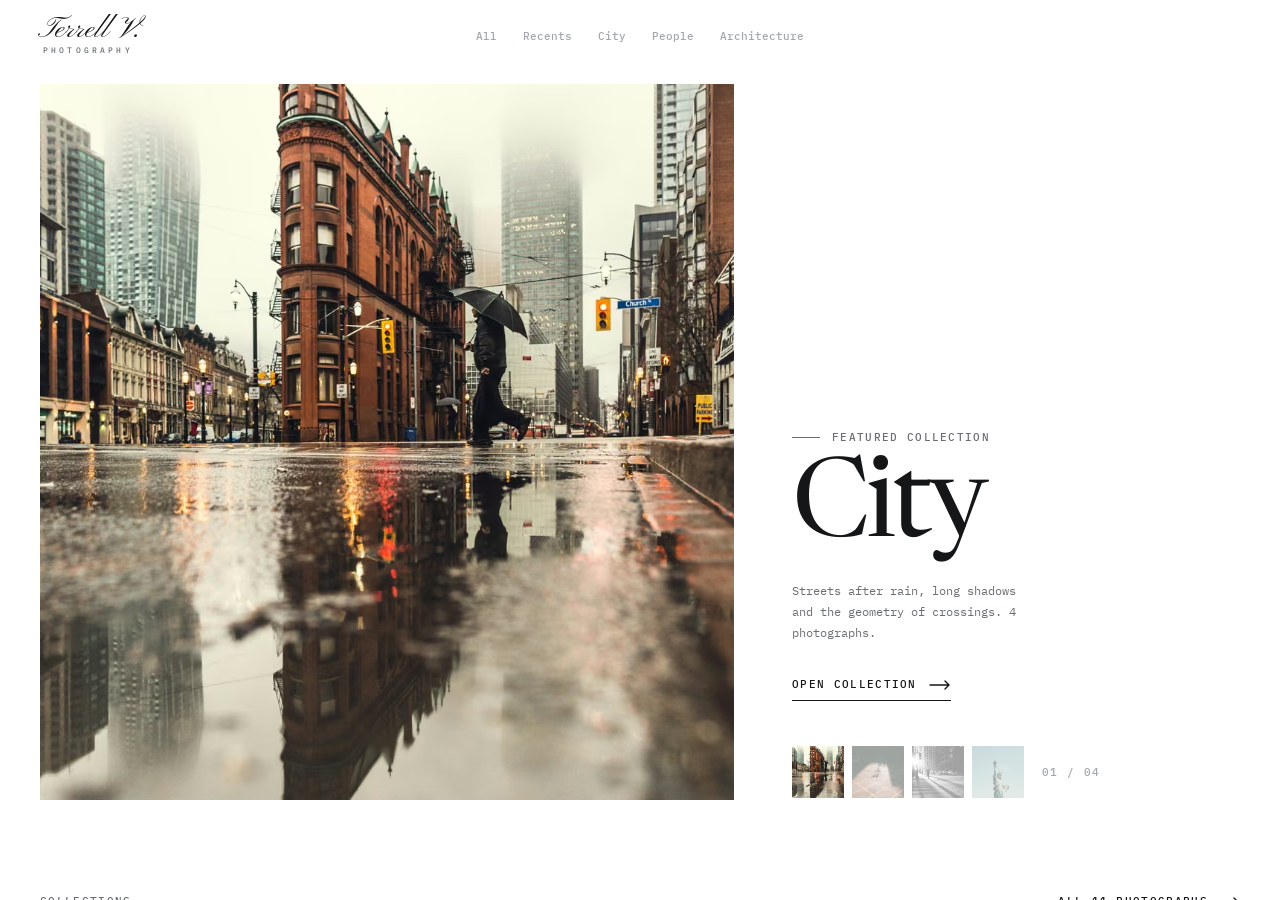
==== _dist/photography/index.html @ c0fd72ef "Add photography gallery at /photography Collections-based gallery: featured home, a sideways grid fo" ====
<!doctype html>
<html lang="en">
<head>
<meta charset="utf-8">
<meta name="viewport" content="width=device-width,initial-scale=1,viewport-fit=cover">
<style>[hidden]{display:none!important}body{margin:0}img{max-width:100%}</style>
<title>Terrell V. Photography</title>
<meta name="theme-color" content="#ffffff">
<link rel="preconnect" href="https://fonts.googleapis.com">
<link rel="stylesheet" href="https://fonts.googleapis.com/css2?family=Newsreader:ital,opsz,wght@0,6..72,400;1,6..72,400&family=IBM+Plex+Mono:wght@400;500&family=Pinyon+Script&display=swap">
<style>
/* Layout: everything is a collection. "All" is a sideways wall of every photo; any other collection opens as snapping, spread-like pages. One header with the imprint and collection tabs ties them together. */
:root{
  --bg:#ffffff; --ink:#151617; --ink-2:#6a6e73; --ink-3:#a3a7ac; --line:#15161714; --soft:#f3f4f5; --rail:#1516171f;
  --serif:"Newsreader","Iowan Old Style","Palatino Linotype",Georgia,serif;
  --mono:"IBM Plex Mono",ui-monospace,SFMono-Regular,Menlo,monospace;
  --head-h:72px; --side:40px;
  color-scheme:light;
}
@media (max-width:760px){:root{--side:20px}}
@media (max-width:760px) and (min-height:501px){:root{--head-h:100px}}
@media (max-height:500px){:root{--head-h:52px;--side:20px;--fbot:40px}}
html,body{height:100%;overflow:hidden;overscroll-behavior:none}
body{margin:0;background:var(--bg);color:var(--ink);font-family:var(--serif);-webkit-font-smoothing:antialiased;-webkit-tap-highlight-color:transparent}
button{font:inherit;color:inherit}
button:focus-visible,[tabindex]:focus-visible{outline:2px solid var(--ink);outline-offset:3px}
.pages:focus,.room:focus{outline:none}
.mono{font:500 11px/1 var(--mono);letter-spacing:.12em;text-transform:uppercase}

/* Header: imprint, collection tabs, position */
.top{position:fixed;left:0;right:0;top:0;z-index:10;height:calc(var(--head-h) + env(safe-area-inset-top,0px));padding:env(safe-area-inset-top,0px) max(var(--side),env(safe-area-inset-right,0px)) 0 max(var(--side),env(safe-area-inset-left,0px));
  box-sizing:border-box;background:var(--bg);display:grid;grid-template-columns:1fr auto 1fr;align-items:center;column-gap:24px}
.imp{appearance:none;border:0;background:none;padding:4px 0;cursor:pointer;justify-self:start;display:flex;flex-direction:column;align-items:flex-start;white-space:nowrap;color:var(--ink)}
/* Stamp: signature in script, trade line in spaced mono beneath */
.sig{font:400 30px/.9 "Pinyon Script",var(--serif);letter-spacing:0;margin-left:-2px}
.imp small{font:500 7.5px/1 var(--mono);letter-spacing:.42em;text-transform:uppercase;color:var(--ink-2);margin:3px 0 0 3px}
.tabs{display:flex;gap:26px;position:relative;overflow-x:auto;scrollbar-width:none;max-width:100%}
.tabs::-webkit-scrollbar{display:none}
.tabs button{appearance:none;border:0;background:none;padding:12px 0;cursor:pointer;color:var(--ink-3);white-space:nowrap;transition:color .2s}
@media (hover:hover){.tabs button:hover{color:var(--ink-2)}}
.tabs button[aria-selected="true"]{color:var(--ink)}
.tabs i{position:absolute;left:0;bottom:4px;height:1px;background:var(--ink);transition:transform .35s cubic-bezier(.2,.8,.2,1),width .35s cubic-bezier(.2,.8,.2,1),opacity .2s;opacity:0}
@media (max-height:500px){.top{column-gap:18px}.tabs{gap:18px}}
@media (max-height:500px){.sig{font-size:24px}.imp small{display:none}}
@media (max-width:760px) and (min-height:501px){.sig{font-size:26px}.imp small{font-size:7px}}
.count{justify-self:end;color:var(--ink-2);font-variant-numeric:tabular-nums;white-space:nowrap}
@media (max-width:760px) and (min-height:501px){
  .top{grid-template-columns:1fr auto;grid-template-rows:44px 44px;align-content:center}
  .tabs{grid-column:1/-1;grid-row:2;margin:0 calc(-1 * var(--side));padding:0 var(--side);gap:22px}
  .count{grid-row:1;grid-column:2}
}
.view{position:fixed;left:0;right:0;top:calc(var(--head-h) + env(safe-area-inset-top,0px));bottom:0}

/* Home: one featured collection leads, the rest and the full set sit right below */
#vHome{overflow-y:auto;overscroll-behavior-y:contain}
.home{max-width:1320px;margin:0 auto;padding:12px max(var(--side),env(safe-area-inset-right,0px)) calc(env(safe-area-inset-bottom,0px) + 40px) max(var(--side),env(safe-area-inset-left,0px))}
.feat{display:grid;grid-template-columns:minmax(0,1.55fr) minmax(260px,1fr);gap:clamp(28px,4.5vw,72px);align-items:end;height:clamp(440px,calc(100dvh - var(--head-h) - 112px),860px)}
.feat-ph{appearance:none;border:0;padding:0;background:var(--soft);position:relative;overflow:hidden;height:100%;width:100%;cursor:pointer;display:block}
.feat-ph .kp{position:absolute;inset:0;width:100%;height:100%;opacity:0;transition:opacity 1.4s ease}
.feat-ph .kp.on{opacity:1;z-index:1}
.feat-ph .kp img{transform:scale(1.05);transition:opacity .45s,transform 8s cubic-bezier(.2,.6,.3,1)}
.feat-ph .kp.on img{transform:scale(1)}
.feat-tx{padding-bottom:2px;min-width:0}
.eyebrow{margin:0;color:var(--ink-2);display:flex;align-items:center;gap:12px}
.eyebrow::before{content:"";width:28px;height:1px;background:currentColor}
.feat-t{margin:20px 0 0;font:400 clamp(64px,8.6vw,150px)/.86 var(--serif);letter-spacing:-.035em}
.feat-b{margin:22px 0 0;color:var(--ink-2);font:400 12px/1.75 var(--mono);max-width:34ch}
.cta{appearance:none;border:0;background:none;padding:10px 0;margin-top:26px;cursor:pointer;display:inline-flex;align-items:center;gap:12px;color:var(--ink);border-bottom:1px solid var(--ink)}
.cta svg,.link svg,.card .go svg{transition:transform .3s cubic-bezier(.2,.8,.2,1)}
@media (hover:hover){.cta:hover svg,.link:hover svg,.card:hover .go svg{transform:translateX(4px)}}
.feat-th{display:flex;align-items:center;gap:8px;margin-top:clamp(28px,5vh,56px)}
.feat-th button{appearance:none;border:0;padding:0;background:none;cursor:pointer;width:52px;height:52px;opacity:.38;transition:opacity .3s}
.feat-th button.on,.feat-th button:hover{opacity:1}
.feat-th .kp{width:100%;height:100%}
.feat-n{margin-left:10px;color:var(--ink-3);font-variant-numeric:tabular-nums}
.sec{margin:clamp(64px,10vh,104px) 0 24px;display:flex;justify-content:space-between;align-items:baseline;gap:16px;color:var(--ink-2)}
.link{appearance:none;border:0;background:none;padding:6px 0;cursor:pointer;color:var(--ink);display:inline-flex;align-items:center;gap:10px}
.cards{display:grid;grid-template-columns:repeat(4,minmax(0,1fr));gap:28px}
.card{appearance:none;border:0;padding:0;background:none;text-align:left;cursor:pointer;display:block;min-width:0}
.card .cv{aspect-ratio:4/5;overflow:hidden;background:var(--soft)}
.card .cv .kp{width:100%;height:100%}
.card .cv.mos{display:grid;grid-template-columns:1fr 1fr;grid-template-rows:1fr 1fr;gap:3px;background:none}
.card .kp img{transition:opacity .45s,transform .7s cubic-bezier(.2,.8,.2,1)}
@media (hover:hover){.card:hover .kp img{transform:scale(1.035)}}
.card-m{display:flex;justify-content:space-between;align-items:baseline;gap:10px;margin-top:14px}
.card-m b{font:400 24px/1.1 var(--serif);white-space:nowrap;overflow:hidden;text-overflow:ellipsis}
.card-m span{color:var(--ink-2)}
.go{display:inline-flex;align-items:center;gap:10px;white-space:nowrap}
.foot{margin-top:clamp(72px,12vh,120px);padding-top:22px;border-top:1px solid var(--line);display:flex;justify-content:space-between;align-items:center;color:var(--ink-3)}
.foot .sig{font-size:26px;color:var(--ink)}
@media (max-width:1000px){.cards{grid-template-columns:repeat(2,minmax(0,1fr))}.feat{grid-template-columns:minmax(0,1.25fr) minmax(240px,1fr)}}
/* Phones: the featured photo runs edge to edge, collections become a swipeable row */
@media (max-width:700px){
  .feat{display:block;height:auto}
  .feat-ph{margin:0 calc(-1 * var(--side));width:calc(100% + 2 * var(--side));height:auto;aspect-ratio:4/5;max-height:calc(100dvh - var(--head-h) - 150px)}
  .feat-tx{padding-top:26px}
  .feat-t{margin-top:14px;font-size:clamp(56px,17vw,84px)}
  .feat-b{margin-top:16px}
  .feat-th{margin-top:28px}
  .feat-th button{width:44px;height:44px}
  .sec{margin-top:64px}
  .cards{display:flex;overflow-x:auto;scroll-snap-type:x mandatory;scroll-padding:0 var(--side);margin:0 calc(-1 * var(--side));padding:0 var(--side) 4px;gap:14px;scrollbar-width:none;overscroll-behavior-x:contain}
  .cards::-webkit-scrollbar{display:none}
  .card{flex:0 0 min(64vw,280px);scroll-snap-align:start}
  .card-m b{font-size:21px}
}
/* Short landscape screens: photo and text side by side, sized to the screen */
@media (max-height:500px) and (min-width:560px){
  .feat{display:grid;grid-template-columns:minmax(0,1.3fr) minmax(220px,1fr);height:calc(100dvh - var(--head-h) - 28px);gap:28px}
  .feat-ph{margin:0;width:100%;height:100%;aspect-ratio:auto;max-height:none}
  .feat-t{font-size:min(64px,16vh)}
  .feat-th{display:none}
}
@media (prefers-reduced-motion:reduce){.feat-ph .kp img{transition:opacity .45s;transform:none!important}}

/* All: the sideways wall */
.room{position:absolute;inset:0 0 calc(env(safe-area-inset-bottom,0px) + 72px) 0;overflow-x:auto;overflow-y:hidden;scrollbar-width:none;cursor:grab;user-select:none;-webkit-user-select:none;overscroll-behavior-x:contain}
.room::-webkit-scrollbar{display:none}
.room.dragging{cursor:grabbing}.room.dragging *{pointer-events:none}
.room img{-webkit-user-drag:none;pointer-events:none}
@media (pointer:coarse){.room{cursor:auto}}
.wall{display:flex;flex-direction:column;justify-content:center;gap:var(--gap);height:100%;box-sizing:border-box;width:max-content;
  padding:12px max(var(--side),env(safe-area-inset-right,0px)) 12px max(var(--side),env(safe-area-inset-left,0px));--gap:22px}
@media (max-width:600px){.wall{--gap:14px}}
.row{display:flex;gap:var(--gap)}
.tile{appearance:none;border:0;padding:0;background:none;flex:none;cursor:inherit;display:block}
.tile .kp{width:100%;height:100%}
/* Position rail: a short hairline under the wall; the darker part is what's on screen */
.track{position:absolute;left:50%;bottom:calc(env(safe-area-inset-bottom,0px) + 10px);transform:translateX(-50%);width:min(320px,64vw);padding:14px 0;cursor:pointer;touch-action:none;transition:opacity .3s}
.track::before{content:"";display:block;height:3px;border-radius:2px;background:#e8e8eb}
.track i{position:absolute;top:14px;left:0;height:3px;border-radius:2px;background:#9ea1a6;transition:background-color .2s}
@media (hover:hover){.track:hover i{background:#7f8287}}
.track.held i{background:#6c6f74}
.track.still{opacity:0;pointer-events:none}
.ghint{position:absolute;left:50%;bottom:calc(env(safe-area-inset-bottom,0px) + 44px);transform:translateX(-50%);display:flex;align-items:center;gap:8px;color:var(--ink-3);pointer-events:none;white-space:nowrap;transition:opacity .5s}
.ghint svg{animation:nudge 1.6s ease-in-out infinite}
.ghint.gone,.track.still+.ghint{opacity:0}
@media (max-width:600px){
  .room{bottom:calc(env(safe-area-inset-bottom,0px) * .5 + 44px)!important}
  .track{bottom:calc(env(safe-area-inset-bottom,0px) * .5);padding:8px 0}
  .track i{top:8px}
  .ghint{bottom:calc(env(safe-area-inset-bottom,0px) * .5 + 24px)}
}
@media (max-width:600px){
  .pages{bottom:calc(env(safe-area-inset-bottom,0px) * .5 + 48px)!important}
  .fbot{height:calc(env(safe-area-inset-bottom,0px) * .5 + 48px)!important;padding-bottom:calc(env(safe-area-inset-bottom,0px) * .5 + 14px)!important;align-items:flex-end}
  .dot{padding:10px 3px 12px}
}
@media (prefers-reduced-motion:reduce){.ghint svg{animation:none}}

/* Focused collection: pages that snap */
.pages{position:absolute;left:0;right:0;top:0;bottom:calc(var(--fbot,56px) + env(safe-area-inset-bottom,0px));display:flex;overflow-x:auto;overflow-y:hidden;
  scroll-snap-type:x mandatory;scrollbar-width:none;overscroll-behavior-x:contain;user-select:none;-webkit-user-select:none;cursor:grab}
.pages::-webkit-scrollbar{display:none}
.pages.dragging{cursor:grabbing;scroll-snap-type:none}.pages.dragging *{pointer-events:none}
.pages.locked{overflow:hidden}
@media (pointer:coarse){.pages{cursor:auto}}
.pg{flex:0 0 100%;min-width:0;max-width:100%;overflow:hidden;height:100%;scroll-snap-align:center;scroll-snap-stop:always;display:flex;align-items:center;justify-content:center;box-sizing:border-box;padding:2vh max(20px,env(safe-area-inset-left,0px),4vw) 2vh max(20px,env(safe-area-inset-right,0px),4vw);gap:max(16px,3vw)}
.fr{margin:0;display:flex;flex-direction:column;flex:none;container-type:inline-size}
.ph{position:relative;overflow:hidden;touch-action:pan-x;background:var(--soft) center/cover}
.ph.zoomed{touch-action:none;overflow:visible;z-index:2;cursor:move}
@media (pointer:fine){.ph{cursor:zoom-in}.ph.zoomed{cursor:zoom-out}}
.ph img{position:absolute;inset:0;width:100%;height:100%;object-fit:cover;transform-origin:0 0;opacity:0;transition:opacity .5s;-webkit-user-drag:none;user-select:none}
.ph img.in{opacity:1}
.ph picture{display:contents}
/* Caption: number, then what's known about the exposure. Unknown fields are simply left out. */
.fr figcaption{display:grid;grid-template-columns:auto 1fr auto;column-gap:14px;row-gap:7px;align-items:baseline;margin-top:14px;height:38px;white-space:nowrap;overflow:hidden}
.fr figcaption .no{grid-row:1/3;font:400 22px/1 var(--serif);font-variant-numeric:lining-nums tabular-nums;letter-spacing:-.01em}
.fr figcaption .cam{font:italic 400 16px/1 var(--serif);overflow:hidden;text-overflow:ellipsis}
.fr figcaption .set{grid-column:2/4;font:400 10.5px/1 var(--mono);letter-spacing:.04em;color:var(--ink-2);display:flex;gap:14px}
.fr figcaption .none{font:400 10.5px/1 var(--mono);letter-spacing:.04em;color:var(--ink-3)}
@container (max-width:520px){
  .fr figcaption{height:auto;min-height:38px}
  .fr figcaption .cr{order:3;grid-column:2/4;justify-self:start!important;max-width:100%!important}
  .fr figcaption .set{order:2}
  .fr figcaption .set,.fr figcaption .none{grid-column:2/4!important}
}
@media (max-height:500px){.fr figcaption{margin-top:8px;row-gap:5px;min-height:0!important}.fr figcaption .no{font-size:18px}.fr figcaption .cam{font-size:14px}.fr figcaption .cr{display:none}}
.fr figcaption .cr{font:400 10px/1 var(--mono);color:var(--ink-3);overflow:hidden;text-overflow:ellipsis;max-width:46vw;justify-self:end}
.opener{flex-direction:column;align-items:flex-start;justify-content:center;padding-inline:max(24px,calc((100% - 1100px) / 2))}
.opener h2{margin:0;font:400 min(clamp(52px,10vw,140px),19vh)/.9 var(--serif);letter-spacing:-.03em}
.opener p{margin:min(18px,2.5vh) 0 0;color:var(--ink-2);font:400 12px/1.7 var(--mono)}
.opener .go{margin-top:min(28px,4vh);display:flex;align-items:center;gap:10px;color:var(--ink)}
.opener .go svg{animation:nudge 1.6s ease-in-out infinite}
@keyframes nudge{50%{transform:translateX(6px)}}
.fbot{position:absolute;left:0;right:0;bottom:0;height:calc(var(--fbot,56px) + env(safe-area-inset-bottom,0px));padding-bottom:env(safe-area-inset-bottom,0px);display:flex;align-items:center;justify-content:center;gap:6px}
.dot{appearance:none;border:0;padding:10px 3px;background:none;cursor:pointer}
.dot i{display:block;width:6px;height:6px;border-radius:3px;background:var(--rail);transition:width .3s,background .3s}
.dot[aria-current="true"] i{width:22px;background:var(--ink)}
.arrow{position:absolute;top:50%;z-index:3;transform:translateY(-50%);appearance:none;border:0;width:44px;height:44px;border-radius:50%;background:var(--soft);display:grid;place-items:center;cursor:pointer;transition:opacity .2s}
.arrow:disabled{opacity:0;pointer-events:none}
.arrow{transition:opacity .2s,background-color .2s,transform .2s}.arrow.hot{background:#e6e7e9}.arrow.l.hot{transform:translateY(-50%) translateX(-2px)}.arrow.r.hot{transform:translateY(-50%) translateX(2px)}
.arrow.l{left:max(12px,env(safe-area-inset-left,0px))}.arrow.r{right:max(12px,env(safe-area-inset-right,0px))}
@media (pointer:coarse){.arrow{display:none}}
.view .arrow{top:calc(50% - 28px)}
#vGrid .arrow{top:calc(50% - 14px)}
@media (prefers-reduced-motion:reduce){.opener .go svg{animation:none}}
</style>

<header class="top">
  <button class="imp" id="imp" aria-label="Terrell V. Photography, home"><span class="sig">Terrell V.</span><small>Photography</small></button>
  <nav class="tabs mono" id="tabs" role="tablist" aria-label="Collections"><i id="tabI"></i></nav>
  <span class="count mono" id="count"></span>
</header>

<main class="view" id="vHome">
  <div class="home">
    <section class="feat" aria-label="Featured collection">
      <button class="feat-ph" id="featPh"></button>
      <div class="feat-tx">
        <p class="eyebrow mono">Featured collection</p>
        <h1 class="feat-t" id="featT"></h1>
        <p class="feat-b" id="featB"></p>
        <button class="cta mono" id="featGo"></button>
        <div class="feat-th" id="featTh"></div>
      </div>
    </section>
    <h2 class="sec mono"><span>Collections</span><button class="link mono" id="allLink"></button></h2>
    <div class="cards" id="cards"></div>
    <footer class="foot"><span class="sig">Terrell V.</span><span class="mono" id="year"></span></footer>
  </div>
</main>

<main class="view" id="vGrid" hidden>
  <div class="room" id="room" tabindex="0" aria-label="All photographs. Drag, swipe or scroll to move sideways."><div class="wall" id="wall"></div></div>
  <div class="track" id="track" aria-hidden="true"><i id="trackI"></i></div>
  <div class="ghint mono" id="ghint" aria-hidden="true"><span id="ghintT">Swipe</span><svg width="22" height="10" viewBox="0 0 22 10" fill="none" stroke="currentColor" stroke-width="1.4" stroke-linecap="round"><path d="M1 5h19M16 1l4 4-4 4"/></svg></div>
  <button class="arrow l" id="gprev" aria-label="Scroll back"><svg width="9" height="14" viewBox="0 0 9 14" fill="none" stroke="currentColor" stroke-width="1.8" stroke-linecap="round" stroke-linejoin="round"><path d="M7 1L1 7l6 6"/></svg></button>
  <button class="arrow r" id="gnext" aria-label="Scroll forward"><svg width="9" height="14" viewBox="0 0 9 14" fill="none" stroke="currentColor" stroke-width="1.8" stroke-linecap="round" stroke-linejoin="round"><path d="M2 1l6 6-6 6"/></svg></button>
</main>

<main class="view" id="vSpread" hidden aria-label="Collection">
  <div class="pages" id="pages" tabindex="0"></div>
  <button class="arrow l" id="prev" aria-label="Previous page"><svg width="9" height="14" viewBox="0 0 9 14" fill="none" stroke="currentColor" stroke-width="1.8" stroke-linecap="round" stroke-linejoin="round"><path d="M7 1L1 7l6 6"/></svg></button>
  <button class="arrow r" id="next" aria-label="Next page"><svg width="9" height="14" viewBox="0 0 9 14" fill="none" stroke="currentColor" stroke-width="1.8" stroke-linecap="round" stroke-linejoin="round"><path d="M2 1l6 6-6 6"/></svg></button>
  <nav class="fbot" id="dots" aria-label="Pages"></nav>
</main>

<script src="photos.js"></script>
<script src="kit.js"></script>
<script>
const { P, pic, wrap, zoomable, notes, haptic, reduce } = Kit;
const $ = id => document.getElementById(id);
const pad = n => String(n).padStart(2, '0');
const coarse = matchMedia('(pointer:coarse)').matches;
const BLURBS = {
  City: 'Streets after rain, long shadows and the geometry of crossings.',
  People: 'Strangers caught mid-moment, at work and at rest.',
  Architecture: 'Facades, doors and windows, and the light that falls on them.'
};
const COLS = [
  { title: 'Recents', blurb: 'The newest work, latest first.', items: [...P].reverse() },
  ...[...new Set(P.map(p => p.collection))].map(c => ({ title: c, blurb: BLURBS[c] || `${c} photographs.`, items: P.filter(p => p.collection === c) }))
];
// The collection that leads the home page
const FEATURED = 'City', FI = Math.max(0, COLS.findIndex(c => c.title === FEATURED));
const ALL = { title: 'All photographs', blurb: 'Everything, in order.', items: P };
const ARROW = '<svg width="22" height="10" viewBox="0 0 22 10" fill="none" stroke="currentColor" stroke-width="1.4" stroke-linecap="round"><path d="M1 5h19M16 1l4 4-4 4"/></svg>';

/* ---------- Home ---------- */
const F = COLS[FI], slides = F.items.slice(0, 6);
$('featT').textContent = F.title;
$('featB').textContent = `${F.blurb} ${F.items.length} photographs.`;
$('featGo').innerHTML = `Open collection ${ARROW}`;
$('featPh').setAttribute('aria-label', `Open ${F.title}`);
const layers = slides.map((p, k) => { const d = pic(p, { ratio: false, eager: k < 2, large: true }); $('featPh').appendChild(d); return d; });
const thumbs = slides.map((p, k) => {
  const b = document.createElement('button'); b.setAttribute('aria-label', `Show photograph ${k + 1}`);
  b.appendChild(pic(p, { ratio: false, eager: true })); b.onclick = () => { showSlide(k); restartSlides(); };
  $('featTh').appendChild(b); return b;
});
$('featTh').insertAdjacentHTML('beforeend', '<span class="feat-n mono" id="featN"></span>');
let slide = 0, slideT = 0;
function showSlide(k) {
  slide = (k + slides.length) % slides.length;
  layers.forEach((l, i) => l.classList.toggle('on', i === slide)); thumbs.forEach((t, i) => t.classList.toggle('on', i === slide));
  $('featN').textContent = `${pad(slide + 1)} / ${pad(slides.length)}`;
}
// Slow crossfade through the featured collection while home is on screen
function restartSlides() { clearInterval(slideT); if (!reduce && slides.length > 1) slideT = setInterval(() => { if (state.v === 'home' && !document.hidden) showSlide(slide + 1); }, 5600); }
showSlide(0); restartSlides();
$('featPh').onclick = () => go({ v: 'spread', c: FI, at: slide });
$('featGo').onclick = () => go({ v: 'spread', c: FI });
$('allLink').innerHTML = `All ${P.length} photographs ${ARROW}`;
$('allLink').onclick = () => go({ v: 'grid' });
$('year').textContent = `Photography · ${new Date().getFullYear()}`;
const card = (title, n, cover, onclick) => {
  const b = document.createElement('button'); b.className = 'card'; b.setAttribute('aria-label', `Open ${title}, ${n} photographs`);
  b.appendChild(cover); b.insertAdjacentHTML('beforeend', `<div class="card-m"><b>${title}</b><span class="go mono">${n} ${ARROW}</span></div>`);
  b.onclick = onclick; $('cards').appendChild(b);
};
COLS.forEach((c, ci) => {
  if (ci === FI) return;
  const cv = document.createElement('div'); cv.className = 'cv'; cv.appendChild(pic(c.items[0], { ratio: false }));
  card(c.title, c.items.length, cv, () => go({ v: 'spread', c: ci }));
});
{ const cv = document.createElement('div'); cv.className = 'cv mos'; P.slice(0, 4).forEach(p => cv.appendChild(pic(p, { ratio: false })));
  card('All photographs', P.length, cv, () => go({ v: 'grid' })); }

/* ---------- Tabs and navigation ---------- */
const tabs = ['All', ...COLS.map(c => c.title)].map((t, k) => {
  const b = document.createElement('button'); b.role = 'tab'; b.textContent = t; b.setAttribute('aria-selected', 'false');
  b.onclick = () => { haptic(5); go(k === 0 ? { v: 'grid' } : { v: 'spread', c: k - 1 }); };
  $('tabs').appendChild(b); return b;
});
let state = { v: 'home' };
const tabOf = s => s.v === 'grid' || (s.v === 'spread' && s.c < 0) ? 0 : s.v === 'spread' ? s.c + 1 : -1;
function markTab() {
  const t = tabOf(state), i = $('tabI');
  tabs.forEach((b, k) => b.setAttribute('aria-selected', k === t));
  if (t < 0) { i.style.opacity = 0; return; }
  const b = tabs[t]; i.style.opacity = 1; i.style.width = b.offsetWidth + 'px'; i.style.transform = `translateX(${b.offsetLeft}px)`;
  const bar = $('tabs'); if (bar.scrollWidth > bar.clientWidth) bar.scrollTo({ left: b.offsetLeft - (bar.clientWidth - b.offsetWidth) / 2, behavior: 'smooth' });
}
const views = { home: $('vHome'), grid: $('vGrid'), spread: $('vSpread') };
// From home, a view is pushed so Back returns there; switching between collections replaces, so Back always means home.
function go(s, mode) {
  const prev = state; state = s;
  mode = mode || (prev.v === 'home' || (s.v === 'spread' && s.c < 0) ? 'push' : 'replace');
  if (s.v === 'home' && mode !== 'none') mode = 'replace';
  try { if (mode === 'push') history.pushState(s, ''); else if (mode === 'replace') history.replaceState(s, ''); } catch (e) {}
  document.body.dataset.v = s.v;
  Object.entries(views).forEach(([k, el]) => el.hidden = k !== s.v);
  stopGlide();
  if (s.v === 'grid') { hang(); syncGrid(); room.focus({ preventScroll: true }); peek(); }
  if (s.v === 'spread') openSpread(s.c < 0 ? ALL : COLS[s.c], s.at);
  if (s.v === 'home') $('count').textContent = '';
  if (!reduce && (prev.v !== s.v || prev.c !== s.c)) views[s.v].animate([{ opacity: 0 }, { opacity: 1 }], { duration: 260, easing: 'ease-out' });
  markTab();
}
$('imp').onclick = () => go({ v: 'home' });
addEventListener('popstate', e => go(e.state || { v: 'home' }, 'none'));
try { history.replaceState({ v: 'home' }, ''); } catch (e) {}
document.body.dataset.v = 'home';

/* ---------- All: the wall ---------- */
const room = $('room'), wall = $('wall');
const tiles = P.map((p, i) => {
  const b = document.createElement('button'); b.className = 'tile'; b.setAttribute('aria-label', `Photograph ${pad(i + 1)}. Open`);
  b.appendChild(pic(p, { ratio: false, eager: i < 12 }));
  b.onclick = e => { if (gMoved) return e.preventDefault(); go({ v: 'spread', c: -1, at: i }); };
  return b;
});
function hang() {
  if ($('vGrid').hidden) return;
  const cs = getComputedStyle(wall), gap = parseFloat(cs.getPropertyValue('--gap'));
  // Rows sized for a comfortable tile height (about 300px, less on phones); one row on short landscape screens.
  // If everything would fit without scrolling, drop a row so there's still a wall to slide through.
  const avail = room.clientHeight - parseFloat(cs.paddingTop) - parseFloat(cs.paddingBottom), target = innerWidth < 600 ? 220 : 300;
  let n = Math.max(1, Math.min(3, Math.round((avail + gap) / (target + gap)))), H, rows;
  for (; n >= 1; n--) {
    H = Math.floor((room.clientHeight - parseFloat(cs.paddingTop) - parseFloat(cs.paddingBottom) - gap * (n - 1)) / n);
    rows = Array.from({ length: n }, () => { const r = document.createElement('div'); r.className = 'row'; r.w = 0; return r; });
    P.forEach((p, i) => { const w = Math.round(H * p.w / p.h), r = rows.reduce((a, b) => b.w < a.w ? b : a); tiles[i].style.width = w + 'px'; tiles[i].style.height = H + 'px'; r.appendChild(tiles[i]); r.w += w + gap; });
    if (n === 1 || Math.max(...rows.map(r => r.w)) > room.clientWidth * 1.2 || H * (n - 1) > avail * .75) break;
  }
  wall.replaceChildren(...rows);
}
$('ghintT').textContent = coarse ? 'Swipe' : 'Drag or scroll';
// The first time the wall opens on a touch screen, it slides a little and back to show it moves sideways
let peeked = false;
function peek() {
  if (peeked || !coarse || reduce) return; peeked = true;
  setTimeout(() => { if (state.v !== 'grid' || room.scrollLeft > 4) return; glideBy(56); setTimeout(() => state.v === 'grid' && glideBy(-56), 520); }, 650);
}
function syncGrid() {
  if (state.v !== 'grid') return;
  const max = room.scrollWidth - room.clientWidth, L0 = room.scrollLeft, R0 = L0 + room.clientWidth;
  const T = $('track'), Tw = T.clientWidth, SW = Math.max(1, room.scrollWidth);
  T.classList.toggle('still', max <= 1);
  if (L0 > 60) $('ghint').classList.add('gone');
  $('trackI').style.width = Tw * room.clientWidth / SW + 'px'; $('trackI').style.transform = `translateX(${Tw * L0 / SW}px)`;
  $('gprev').disabled = L0 <= 2; $('gnext').disabled = L0 >= max - 2;
  const vis = tiles.map((t, i) => (t.offsetLeft + t.offsetWidth > L0 && t.offsetLeft < R0) ? i : -1).filter(i => i >= 0);
  if (vis.length) $('count').textContent = `${pad(Math.min(...vis) + 1)}–${pad(Math.max(...vis) + 1)} / ${pad(P.length)}`;
}
room.addEventListener('scroll', () => requestAnimationFrame(syncGrid), { passive: true });
let gDrag = null, gMoved = false, gRaf = 0, gTarget = null;
room.addEventListener('dragstart', e => e.preventDefault());
room.addEventListener('pointerdown', e => { if (e.pointerType !== 'mouse' || e.button) return; e.preventDefault(); cancelAnimationFrame(gRaf); gDrag = { x: e.clientX, l: room.scrollLeft, t: performance.now(), vx: 0, lx: e.clientX }; gMoved = false; });
addEventListener('pointermove', e => {
  if (!gDrag) return; const dx = e.clientX - gDrag.x;
  if (!gMoved && Math.abs(dx) > 5) { gMoved = true; room.classList.add('dragging'); }
  if (!gMoved) return; room.scrollLeft = gDrag.l - dx;
  const now = performance.now(); gDrag.vx = .8 * ((e.clientX - gDrag.lx) / Math.max(1, now - gDrag.t)) + .2 * gDrag.vx; gDrag.lx = e.clientX; gDrag.t = now;
});
addEventListener('pointerup', () => {
  if (!gDrag) return; let vx = gDrag.vx * 16; gDrag = null; room.classList.remove('dragging');
  if (!reduce) { const step = () => { if (Math.abs(vx) < .4) return; room.scrollLeft -= vx; vx *= .94; gRaf = requestAnimationFrame(step); }; gRaf = requestAnimationFrame(step); }
  setTimeout(() => gMoved = false, 0);
});
room.addEventListener('wheel', e => {
  if (e.ctrlKey) return; e.preventDefault(); cancelAnimationFrame(gRaf);
  const d = Math.abs(e.deltaY) > Math.abs(e.deltaX) ? e.deltaY : e.deltaX, max = room.scrollWidth - room.clientWidth;
  glideBy(d * (e.deltaMode === 1 ? 32 : 1), max);
}, { passive: false });
function glideBy(d, max = room.scrollWidth - room.clientWidth) {
  gTarget = Math.max(0, Math.min(max, (gTarget ?? room.scrollLeft) + d));
  const glide = () => { const diff = gTarget - room.scrollLeft; if (Math.abs(diff) < .5) { room.scrollLeft = gTarget; gTarget = null; return; } room.scrollLeft += diff * .18; gRaf = requestAnimationFrame(glide); };
  cancelAnimationFrame(gRaf); if (reduce) { room.scrollLeft = gTarget; gTarget = null; } else gRaf = requestAnimationFrame(glide);
}
// Drag or click the rail to move through the wall
let tHeld = null;
const tTo = x => { const r = $('track').getBoundingClientRect(); room.scrollLeft = (x - r.left - tHeld) / r.width * room.scrollWidth; };
$('track').addEventListener('pointerdown', e => {
  cancelAnimationFrame(gRaf); gTarget = null; $('track').setPointerCapture(e.pointerId); $('track').classList.add('held');
  const k = $('trackI').getBoundingClientRect(), on = e.clientX >= k.left && e.clientX <= k.right;
  tHeld = on ? e.clientX - k.left : k.width / 2; if (!on) tTo(e.clientX);
});
$('track').addEventListener('pointermove', e => tHeld != null && tTo(e.clientX));
const tRel = () => { tHeld = null; $('track').classList.remove('held'); };
$('track').addEventListener('pointerup', tRel); $('track').addEventListener('pointercancel', tRel);
$('gprev').onclick = () => glideBy(-room.clientWidth * .8);
$('gnext').onclick = () => glideBy(room.clientWidth * .8);

/* ---------- Focused collection ---------- */
const focus = $('focus'), pagesEl = $('pages');
let cur = null, pages = [], zooms = [];
// Group photos into pages: a landscape photo gets a page to itself; on wide screens two portraits share one.
// Two portraits share a page only when the screen is wide enough to show both at full height.
function compose(items) {
  const W = innerWidth * .92 - 40, H = Math.max(200, innerHeight - (innerHeight <= 500 ? 52 : innerWidth <= 760 ? 100 : 72) - 56 - capH() - innerHeight * .04), out = [];
  for (let i = 0; i < items.length; i++) {
    const p = items[i], q = items[i + 1];
    if (p.h > p.w && q && q.h > q.w && (p.w / p.h + q.w / q.h) * H <= W) { out.push([i, i + 1]); i++; } else out.push([i]);
  }
  return out;
}
function render() {
  const items = cur.items; pages = compose(items); zooms = [];
  pagesEl.innerHTML = `<section class="pg opener"><h2>${cur.title}</h2><p>${items.length} photographs · ${pages.length} pages<br>${cur.blurb}</p><span class="go mono">Drag or swipe <svg width="22" height="10" viewBox="0 0 22 10" fill="none" stroke="currentColor" stroke-width="1.4" stroke-linecap="round"><path d="M1 5h19M16 1l4 4-4 4"/></svg></span></section>`;
  pages.forEach(group => {
    const s = document.createElement('section'); s.className = 'pg';
    group.forEach(k => {
      const p = items[k], f = document.createElement('figure'); f.className = 'fr'; f.dataset.k = k;
      const box = document.createElement('div'); box.className = 'ph'; box.style.backgroundImage = `url(${p.lqip})`;
      const img = new Image(); img.alt = `${p.title}, ${p.place}`; img.decoding = 'async'; img.loading = 'lazy';
      img.onload = () => img.classList.add('in'); box.appendChild(wrap(img, p, true));
      f.appendChild(box);
      f.insertAdjacentHTML('beforeend', caption(p, k));
      s.appendChild(f);
      zooms.push(zoomable(box, img, z => pagesEl.classList.toggle('locked', z)));
    });
    pagesEl.appendChild(s);
  });
  $('dots').innerHTML = [...pagesEl.children].map((_, i) => `<button class="dot" aria-label="Page ${i + 1}"><i></i></button>`).join('');
  [...$('dots').children].forEach((d, i) => d.onclick = () => goTo(i));
  fit();
}
// Room kept under each photo for its caption: three lines where photos are narrow, two otherwise.
const capH = () => innerHeight <= 500 ? 44 : innerWidth < 700 ? 76 : 56;
// Size every photo as large as its page allows, keeping true proportions.
function fit() {
  [...pagesEl.children].forEach(s => {
    const frs = [...s.querySelectorAll('.fr')]; if (!frs.length) return;
    const cs = getComputedStyle(s), gap = parseFloat(cs.columnGap) || 0;
    const W = pagesEl.clientWidth - parseFloat(cs.paddingLeft) - parseFloat(cs.paddingRight) - gap * (frs.length - 1);
    const H = pagesEl.clientHeight - parseFloat(cs.paddingTop) - parseFloat(cs.paddingBottom) - capH();
    const sum = frs.reduce((a, f) => { const p = cur.items[+f.dataset.k]; return a + p.w / p.h; }, 0);
    const h = Math.min(H, W / sum);
    frs.forEach(f => { const p = cur.items[+f.dataset.k], box = f.querySelector('.ph'); box.style.height = h + 'px'; box.style.width = (h * p.w / p.h) + 'px'; f.style.width = box.style.width; });
  });
}
const idx = () => Math.round(pagesEl.scrollLeft / pagesEl.clientWidth);
function syncFocus() {
  const i = idx(), n = pagesEl.children.length;
  $('count').textContent = `${pad(i + 1)} / ${pad(n)}`;
  [...$('dots').children].forEach((d, k) => d.setAttribute('aria-current', k === i));
  $('prev').disabled = i === 0; $('next').disabled = i === n - 1;
}
let lastI = 0;
pagesEl.addEventListener('scroll', () => { requestAnimationFrame(syncFocus); const i = idx(); if (i !== lastI) { zooms.forEach(z => z.zoomed && z.reset()); lastI = i; haptic(4); } }, { passive: true });
function caption(p, k) {
  const set = [p.mm && `${p.mm}mm`, p.iso && `ISO ${p.iso}`, p.shutter && `${p.shutter}s`, p.f && `ƒ/${p.f}`].filter(Boolean).map(v => `<span>${v}</span>`).join('');
  const credit = p.place ? `<span class="cr">${p.place.replace(/^Photo by /, '')}</span>` : '';
  let body;
  if (p.camera) body = `<span class="cam">${p.camera}</span>${credit}${set ? `<span class="set">${set}</span>` : ''}`;
  else if (set) body = `<span class="set" style="grid-column:2">${set}</span>${credit}`;
  else body = `<span class="none">Settings not recorded</span>${credit}`;
  return `<figcaption><span class="no">${pad(k + 1)}</span>${body}</figcaption>`;
}
// One glide owns every programmatic move: snapping is off while it runs, and it starts from wherever the page is
// (mid-drag included) at the hand's speed, easing into the page instead of replaying a full page turn.
let gRun = null;
function stopGlide() { if (!gRun) return; cancelAnimationFrame(gRun.raf); gRun = null; pagesEl.style.scrollSnapType = ''; }
function goTo(i, v = 0) {
  const n = pagesEl.children.length, W = pagesEl.clientWidth; i = Math.max(0, Math.min(n - 1, i));
  stopGlide();
  const from = pagesEl.scrollLeft, to = i * W, d = to - from;
  if (reduce || Math.abs(d) < 1) { pagesEl.scrollLeft = to; return; }
  // easeOutCubic starts at slope 3d/T, so pick T to match the release speed (px/ms); otherwise scale with distance
  const toward = v && Math.sign(v) === Math.sign(d) ? Math.abs(v) : 0;
  const T = toward ? Math.max(180, Math.min(520, 3 * Math.abs(d) / toward)) : Math.max(260, Math.min(560, 260 + Math.abs(d) / W * 300));
  const t0 = performance.now();
  pagesEl.style.scrollSnapType = 'none';
  const run = gRun = { i, raf: 0 };
  const step = now => {
    if (gRun !== run) return;
    const k = Math.min(1, (now - t0) / T), e = 1 - Math.pow(1 - k, 3);
    pagesEl.scrollLeft = from + d * e;
    if (k < 1) run.raf = requestAnimationFrame(step); else { gRun = null; pagesEl.style.scrollSnapType = ''; }
  };
  run.raf = requestAnimationFrame(step);
}
const aim = () => gRun ? gRun.i : idx();
$('prev').onclick = () => goTo(aim() - 1); $('next').onclick = () => goTo(aim() + 1);
pagesEl.addEventListener('touchstart', stopGlide, { passive: true });

// The empty space beside a page's photos turns it: left of the leftmost photo goes back, right of the rightmost goes forward.
// Photos themselves do nothing on click. The title page splits at its middle.
function zone(x) {
  const pg = pagesEl.children[aim()]; if (!pg) return 0;
  const frs = pg.querySelectorAll('.fr');
  if (!frs.length) { const r = pg.getBoundingClientRect(); return x < r.left + r.width / 2 ? -1 : 1; }
  const L = frs[0].getBoundingClientRect().left, R = frs[frs.length - 1].getBoundingClientRect().right;
  return x < L ? -1 : x > R ? 1 : 0;
}
let dragJust = false;
pagesEl.addEventListener('click', e => {
  if (dragJust || zooms.some(z => z.zoomed) || e.target.closest('.fr')) return;
  const z = zone(e.clientX); if (z) goTo(aim() + z);
});
pagesEl.addEventListener('mousemove', e => {
  if (fd) return; const z = e.target.closest('.fr') ? 0 : zone(e.clientX), i = aim(), n = pagesEl.children.length;
  const back = z < 0 && i > 0, fwd = z > 0 && i < n - 1;
  pagesEl.style.cursor = back || fwd ? 'pointer' : '';
  $('prev').classList.toggle('hot', back); $('next').classList.toggle('hot', fwd);
});
pagesEl.addEventListener('mouseleave', () => { $('prev').classList.remove('hot'); $('next').classList.remove('hot'); });
function openSpread(c, photoIndex) {
  cur = c; render();
  const pi = photoIndex != null ? pages.findIndex(g => g.includes(photoIndex)) + 1 : 0;
  pagesEl.style.scrollSnapType = 'none'; pagesEl.scrollLeft = pi * pagesEl.clientWidth; pagesEl.style.scrollSnapType = '';
  lastI = pi; syncFocus(); pagesEl.focus({ preventScroll: true });
}

// Mouse drag between pages: follows the hand, then settles on the nearest page (a quick flick moves one page).
let fd = null;
pagesEl.addEventListener('dragstart', e => e.preventDefault());
pagesEl.addEventListener('pointerdown', e => { if (e.pointerType !== 'mouse' || e.button || zooms.some(z => z.zoomed)) return; e.preventDefault(); stopGlide(); const now = performance.now(); fd = { x: e.clientX, l: pagesEl.scrollLeft, i: idx(), t: now, moved: false, hx: [[now, e.clientX]] }; });
addEventListener('pointermove', e => {
  if (!fd) return; const dx = e.clientX - fd.x;
  if (!fd.moved && Math.abs(dx) > 4) { fd.moved = true; pagesEl.classList.add('dragging'); }
  if (fd.moved) pagesEl.scrollLeft = fd.l - dx;
  const now = performance.now(); fd.hx.push([now, e.clientX]); while (fd.hx.length > 2 && now - fd.hx[0][0] > 90) fd.hx.shift();
});
addEventListener('pointerup', e => {
  if (!fd) return; const dx = e.clientX - fd.x, W = pagesEl.clientWidth, start = fd.i, moved = fd.moved, h = fd.hx, now = performance.now(); fd = null;
  if (!moved) return;
  dragJust = true; setTimeout(() => dragJust = false, 0);
  // Release speed from the last ~90ms of movement, in scroll direction (px/ms)
  const [t1, x1] = h[0], v = now - t1 > 0 && now - h[h.length - 1][0] < 120 ? -(e.clientX - x1) / (now - t1) : 0;
  let target = start;
  if (Math.abs(dx) > W * .12 || Math.abs(v) > .4) target = start + (v ? Math.sign(v) : dx < 0 ? 1 : -1);
  goTo(target, v); pagesEl.classList.remove('dragging');
});
// Wheel and trackpad: one page per gesture. A gesture ends after a short pause, so a trackpad's
// momentum tail can't trigger a second turn mid-glide; a fresh, harder push starts a new one.
let wLast = 0, wAcc = 0, wArmed = true, wFired = 0, wPrev = 0;
pagesEl.addEventListener('wheel', e => {
  if (e.ctrlKey) return; e.preventDefault();
  const d = Math.abs(e.deltaY) > Math.abs(e.deltaX) ? e.deltaY : e.deltaX, now = performance.now();
  if (now - wLast > 180 || (now - wFired > 450 && Math.abs(d) > Math.abs(wPrev) * 1.6 && Math.abs(d) > 24)) { wArmed = true; wAcc = 0; }
  wLast = now; wPrev = d;
  if (!wArmed) return; wAcc += d;
  if (Math.abs(wAcc) > 30) { goTo(aim() + Math.sign(wAcc)); wArmed = false; wFired = now; }
}, { passive: false });
addEventListener('keydown', e => {
  if (state.v === 'spread') {
    if (e.key === 'ArrowRight') { e.preventDefault(); goTo(aim() + 1); }
    if (e.key === 'ArrowLeft') { e.preventDefault(); goTo(aim() - 1); }
  }
  if (state.v === 'grid') {
    if (e.key === 'ArrowRight') { e.preventDefault(); glideBy(room.clientWidth * .5); }
    if (e.key === 'ArrowLeft') { e.preventDefault(); glideBy(-room.clientWidth * .5); }
  }
  if (e.key === 'Escape' && state.v !== 'home') { state.v === 'spread' && state.c < 0 ? history.back() : go({ v: 'home' }); }
});
addEventListener('resize', () => {
  if (state.v === 'grid') { hang(); syncGrid(); }
  if (state.v === 'spread') { stopGlide(); const i = idx(); const was = pages.length; const n = compose(cur.items).length; if (n !== was) render(); else fit(); pagesEl.scrollLeft = Math.min(i, pagesEl.children.length - 1) * pagesEl.clientWidth; syncFocus(); }
  markTab();
});
document.fonts && document.fonts.ready.then(markTab);

</script>

</html>
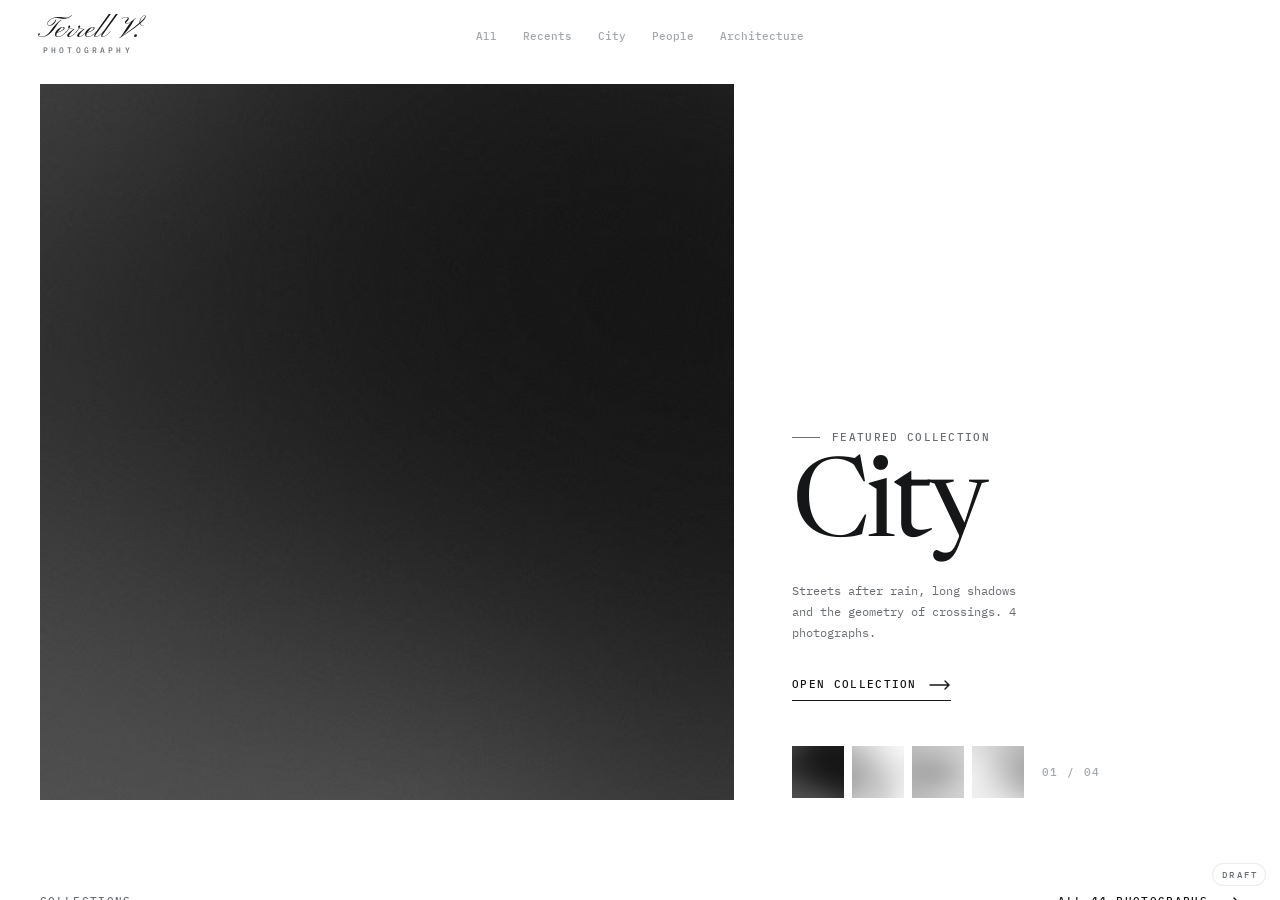
==== commit 7e4f37e2: "Use greyscale gradient placeholders and add a Draft badge Co-Authored-By: Claude Opus 5.5 (1M contex" ====
--- a/_dist/photography/index.html
+++ b/_dist/photography/index.html
@@ -3,7 +3,8 @@
 <head>
 <meta charset="utf-8">
 <meta name="viewport" content="width=device-width,initial-scale=1,viewport-fit=cover">
-<style>[hidden]{display:none!important}body{margin:0}img{max-width:100%}</style>
+<style>[hidden]{display:none!important}body{margin:0}img{max-width:100%}.draft{position:fixed;right:max(14px,env(safe-area-inset-right,0px));bottom:calc(env(safe-area-inset-bottom,0px) + 14px);z-index:50;pointer-events:none;font:500 9px/1 var(--mono);letter-spacing:.24em;text-transform:uppercase;color:var(--ink-2);background:#ffffffd9;border:1px solid var(--line);border-radius:999px;padding:6px 7px 6px 9px;-webkit-backdrop-filter:blur(8px);backdrop-filter:blur(8px)}
+</style>
 <title>Terrell V. Photography</title>
 <meta name="theme-color" content="#ffffff">
 <link rel="preconnect" href="https://fonts.googleapis.com">
@@ -197,6 +198,7 @@
 @media (prefers-reduced-motion:reduce){.opener .go svg{animation:none}}
 </style>
 
+<div class="draft" aria-hidden="true">Draft</div>
 <header class="top">
   <button class="imp" id="imp" aria-label="Terrell V. Photography, home"><span class="sig">Terrell V.</span><small>Photography</small></button>
   <nav class="tabs mono" id="tabs" role="tablist" aria-label="Collections"><i id="tabI"></i></nav>
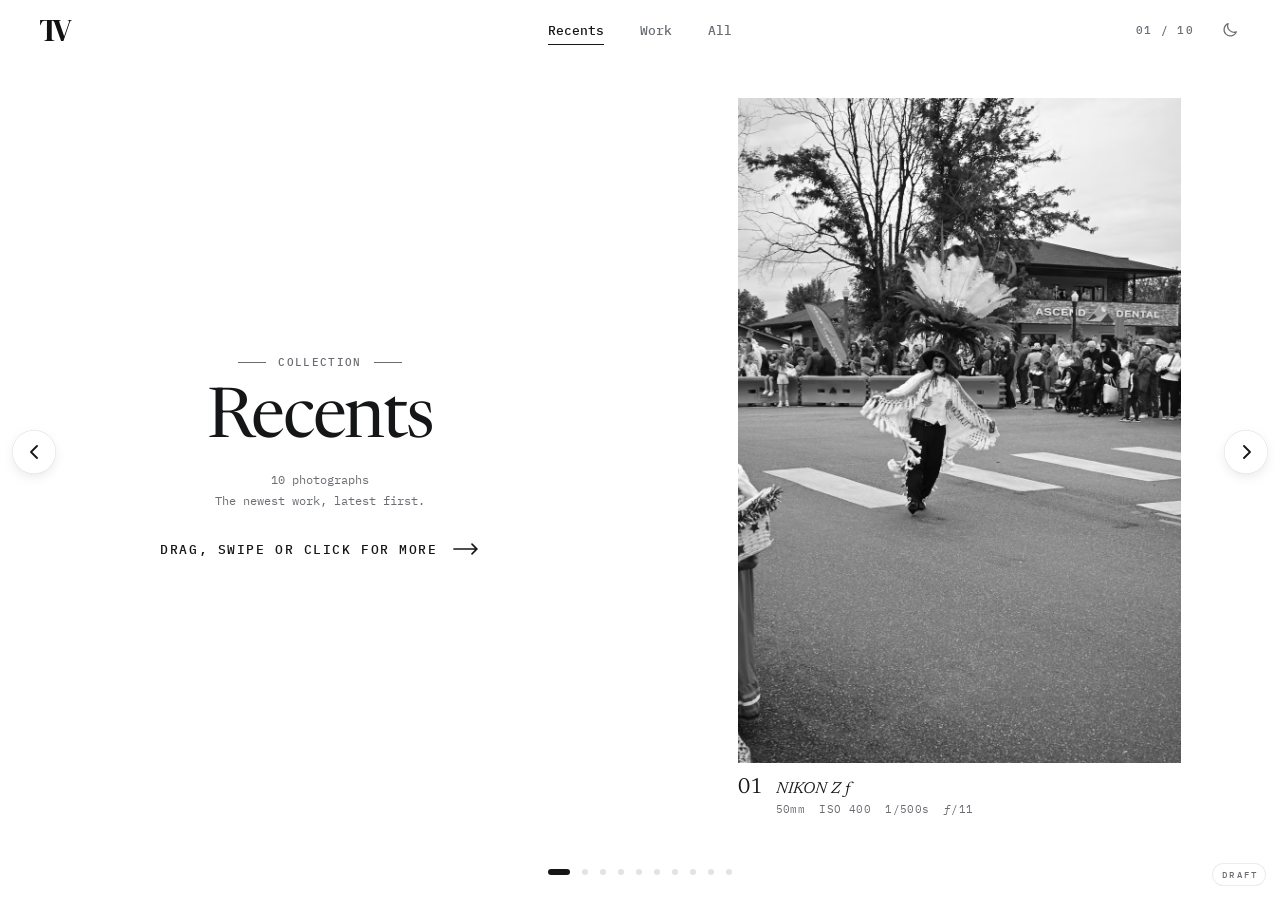
==== commit d70310f3: "Rework the photography gallery: collections-first navigation, native swiping, TV logo - Drop the hom" ====
--- a/_dist/photography/index.html
+++ b/_dist/photography/index.html
@@ -3,25 +3,64 @@
 <head>
 <meta charset="utf-8">
 <meta name="viewport" content="width=device-width,initial-scale=1,viewport-fit=cover">
-<style>[hidden]{display:none!important}body{margin:0}img{max-width:100%}.draft{position:fixed;right:max(14px,env(safe-area-inset-right,0px));bottom:calc(env(safe-area-inset-bottom,0px) + 14px);z-index:50;pointer-events:none;font:500 9px/1 var(--mono);letter-spacing:.24em;text-transform:uppercase;color:var(--ink-2);background:#ffffffd9;border:1px solid var(--line);border-radius:999px;padding:6px 7px 6px 9px;-webkit-backdrop-filter:blur(8px);backdrop-filter:blur(8px)}
+<style>[hidden]{display:none!important}body{margin:0}img{max-width:100%}.draft{position:fixed;right:max(14px,env(safe-area-inset-right,0px));bottom:calc(env(safe-area-inset-bottom,0px) + 14px);z-index:50;pointer-events:none;font:500 9px/1 var(--mono);letter-spacing:.24em;text-transform:uppercase;color:var(--ink-2);background:var(--draft-bg);border:1px solid var(--line);border-radius:999px;padding:6px 7px 6px 9px;-webkit-backdrop-filter:blur(8px);backdrop-filter:blur(8px)}
 </style>
 <title>Terrell V. Photography</title>
-<meta name="theme-color" content="#ffffff">
+<meta name="theme-color" content="#ffffff" id="themeColor">
+<meta name="color-scheme" content="light dark" id="colorScheme">
+<script>
+// Theme: the visitor's saved choice, else the device's light/dark setting (followed live if it changes).
+// Runs before the page paints, so there's no flash of the wrong theme.
+(() => {
+  const q = matchMedia('(prefers-color-scheme: dark)'), root = document.documentElement;
+  let saved = null; try { saved = localStorage.getItem('theme'); } catch (e) {}
+  // Safari's own bars follow three things: the page's colour scheme (this meta, plus color-scheme in the CSS), the page background,
+  // and theme-color on older iOS. Pin the meta to the site's theme, not "light dark", or Safari keeps following the phone's setting.
+  // Swapping the theme-color tag for a fresh one, rather than editing it, nudges Safari to re-read its colours without a reload.
+  const apply = t => {
+    root.dataset.theme = t;
+    document.getElementById('colorScheme').content = t;
+    const old = document.getElementById('themeColor'), tc = old.cloneNode(); tc.content = t === 'dark' ? '#111213' : '#ffffff'; old.replaceWith(tc);
+    window.onTheme && window.onTheme(t);
+  };
+  apply(saved || (q.matches ? 'dark' : 'light'));
+  q.addEventListener('change', () => { if (!saved) apply(q.matches ? 'dark' : 'light'); });
+  // Picking the same theme as the device forgets the choice, so the page goes back to following the device
+  window.setTheme = t => { saved = t === (q.matches ? 'dark' : 'light') ? null : t; try { saved ? localStorage.setItem('theme', saved) : localStorage.removeItem('theme'); } catch (e) {} apply(t); };
+})();
+</script>
 <link rel="preconnect" href="https://fonts.googleapis.com">
-<link rel="stylesheet" href="https://fonts.googleapis.com/css2?family=Newsreader:ital,opsz,wght@0,6..72,400;1,6..72,400&family=IBM+Plex+Mono:wght@400;500&family=Pinyon+Script&display=swap">
+<link rel="stylesheet" href="https://fonts.googleapis.com/css2?family=Newsreader:ital,opsz,wght@0,6..72,400;1,6..72,400&family=IBM+Plex+Mono:wght@400;500&display=swap">
 <style>
 /* Layout: everything is a collection. "All" is a sideways wall of every photo; any other collection opens as snapping, spread-like pages. One header with the imprint and collection tabs ties them together. */
 :root{
+  color-scheme:light;
   --bg:#ffffff; --ink:#151617; --ink-2:#6a6e73; --ink-3:#a3a7ac; --line:#15161714; --soft:#f3f4f5; --rail:#1516171f;
   --serif:"Newsreader","Iowan Old Style","Palatino Linotype",Georgia,serif;
   --mono:"IBM Plex Mono",ui-monospace,SFMono-Regular,Menlo,monospace;
-  --head-h:72px; --side:40px;
+  --track:#e8e8eb; --track-i:#9ea1a6; --track-hover:#7f8287; --track-held:#6c6f74; --hot:#e6e7e9; --draft-bg:#ffffffd9;
+  --head-h:60px; --side:40px; --maxw:1320px;
   color-scheme:light;
 }
+/* Dark theme: set by the script in <head> from the device setting (Windows, macOS, iOS, Android) or the header toggle */
+:root[data-theme="dark"]{
+  color-scheme:dark;
+  --bg:#111213; --ink:#ececed; --ink-2:#a3a7ac; --ink-3:#6f7378; --line:#ececed1a; --soft:#1c1d1f; --rail:#ececed29;
+  --track:#2a2b2e; --track-i:#6f7378; --track-hover:#8b8f94; --track-held:#a3a7ac; --hot:#2a2b2e; --draft-bg:#111213d9;
+  color-scheme:dark;
+}
+/* Light/dark toggle: shows the moon in light mode and the sun in dark mode */
+.hr{justify-self:end;display:flex;align-items:center;gap:14px}
+.theme{appearance:none;border:0;background:none;padding:0;width:44px;height:44px;margin-right:-12px;display:grid;place-items:center;cursor:pointer;color:var(--ink-2);transition:color .2s}
+@media (hover:hover){.theme:hover{color:var(--ink)}}
+.theme .sun,[data-theme="dark"] .theme .moon{display:none}
+[data-theme="dark"] .theme .sun{display:block}
 @media (max-width:760px){:root{--side:20px}}
-@media (max-width:760px) and (min-height:501px){:root{--head-h:100px}}
+@media (max-width:760px) and (min-height:501px){:root{--head-h:56px}}
 @media (max-height:500px){:root{--head-h:52px;--side:20px;--fbot:40px}}
 html,body{height:100%;overflow:hidden;overscroll-behavior:none}
+/* Safari (iOS 26) tints the status bar and toolbar from the page's colour scheme and root background, not theme-color */
+html{background:var(--bg)}
 body{margin:0;background:var(--bg);color:var(--ink);font-family:var(--serif);-webkit-font-smoothing:antialiased;-webkit-tap-highlight-color:transparent}
 button{font:inherit;color:inherit}
 button:focus-visible,[tabindex]:focus-visible{outline:2px solid var(--ink);outline-offset:3px}
@@ -31,88 +70,53 @@
 /* Header: imprint, collection tabs, position */
 .top{position:fixed;left:0;right:0;top:0;z-index:10;height:calc(var(--head-h) + env(safe-area-inset-top,0px));padding:env(safe-area-inset-top,0px) max(var(--side),env(safe-area-inset-right,0px)) 0 max(var(--side),env(safe-area-inset-left,0px));
   box-sizing:border-box;background:var(--bg);display:grid;grid-template-columns:1fr auto 1fr;align-items:center;column-gap:24px}
+/* The header's edges line up with the centred content column on every view */
+.top{padding-left:max(var(--side),env(safe-area-inset-left,0px),calc((100% - var(--maxw)) / 2));padding-right:max(var(--side),env(safe-area-inset-right,0px),calc((100% - var(--maxw)) / 2))}
+/* Frosted header. The glass lives on a pseudo-element and the header itself stays transparent: Safari (iOS 26) tints the status bar
+   from a fixed header's own background colour, and a see-through one comes out white. With none, it uses the page background. */
+@supports ((-webkit-backdrop-filter:blur(1px)) or (backdrop-filter:blur(1px))){.top{background:transparent}.top::before{content:"";position:absolute;inset:0;z-index:-1;background:color-mix(in srgb,var(--bg) 85%,transparent);-webkit-backdrop-filter:blur(18px) saturate(1.5);backdrop-filter:blur(18px) saturate(1.5)}}
 .imp{appearance:none;border:0;background:none;padding:4px 0;cursor:pointer;justify-self:start;display:flex;flex-direction:column;align-items:flex-start;white-space:nowrap;color:var(--ink)}
-/* Stamp: signature in script, trade line in spaced mono beneath */
-.sig{font:400 30px/.9 "Pinyon Script",var(--serif);letter-spacing:0;margin-left:-2px}
-.imp small{font:500 7.5px/1 var(--mono);letter-spacing:.42em;text-transform:uppercase;color:var(--ink-2);margin:3px 0 0 3px}
-.tabs{display:flex;gap:26px;position:relative;overflow-x:auto;scrollbar-width:none;max-width:100%}
+.logo{display:block;height:21px;width:auto}.logo-d,[data-theme="dark"] .logo-l{display:none}[data-theme="dark"] .logo-d{display:block}
+.tabs{display:flex;gap:36px;position:relative;overflow-x:auto;scrollbar-width:none;max-width:100%}
 .tabs::-webkit-scrollbar{display:none}
-.tabs button{appearance:none;border:0;background:none;padding:12px 0;cursor:pointer;color:var(--ink-3);white-space:nowrap;transition:color .2s}
-@media (hover:hover){.tabs button:hover{color:var(--ink-2)}}
+.tabs button{appearance:none;border:0;background:none;padding:12px 0;cursor:pointer;font-size:13px;color:var(--ink-2);white-space:nowrap;transition:color .2s}
+@media (hover:hover){.tabs button:hover{color:var(--ink)}}
 .tabs button[aria-selected="true"]{color:var(--ink)}
 .tabs i{position:absolute;left:0;bottom:4px;height:1px;background:var(--ink);transition:transform .35s cubic-bezier(.2,.8,.2,1),width .35s cubic-bezier(.2,.8,.2,1),opacity .2s;opacity:0}
-@media (max-height:500px){.top{column-gap:18px}.tabs{gap:18px}}
-@media (max-height:500px){.sig{font-size:24px}.imp small{display:none}}
-@media (max-width:760px) and (min-height:501px){.sig{font-size:26px}.imp small{font-size:7px}}
-.count{justify-self:end;color:var(--ink-2);font-variant-numeric:tabular-nums;white-space:nowrap}
+@media (max-height:500px){.top{column-gap:18px}.tabs{gap:26px}}
+@media (max-height:500px){.logo{height:18px}}
+@media (max-width:760px) and (min-height:501px){.logo{height:19px}}
+.count{color:var(--ink-2);font-variant-numeric:tabular-nums;white-space:nowrap}
+/* Phones: a single "Collections" button opens a sheet listing every collection, in place of the tabs */
+.pick{display:none;appearance:none;border:0;background:none;color:var(--ink);padding:12px 0;cursor:pointer;align-items:center;gap:8px;font-size:12px}
+.pick svg{transition:transform .3s cubic-bezier(.2,.8,.2,1)}
+[data-menu] .pick svg{transform:rotate(180deg)}
+.menu{position:fixed;left:0;right:0;top:calc(var(--head-h) + env(safe-area-inset-top,0px));bottom:0;z-index:9;background:color-mix(in srgb,var(--bg) 94%,transparent);
+  -webkit-backdrop-filter:blur(18px);backdrop-filter:blur(18px);opacity:0;visibility:hidden;transition:opacity .22s ease,visibility 0s .22s}
+[data-menu] .menu{opacity:1;visibility:visible;transition:opacity .22s ease}
+.menu-in{display:flex;flex-direction:column;padding:8px max(32px,env(safe-area-inset-right,0px)) 0 max(40px,env(safe-area-inset-left,0px));transform:translateY(-10px);transition:transform .35s cubic-bezier(.2,.8,.2,1)}
+[data-menu] .menu-in{transform:none}
+.mi{appearance:none;border:0;border-bottom:1px solid var(--line);background:none;display:flex;justify-content:space-between;align-items:baseline;gap:16px;padding:20px 0;color:var(--ink-2);cursor:pointer;text-align:left}
+.mi span{font:400 32px/1.05 var(--serif);letter-spacing:-.015em}
+.mi small{color:var(--ink-3);font-size:11px;font-variant-numeric:tabular-nums}
+.mi[aria-current="true"]{color:var(--ink)}
+@media (prefers-reduced-motion:reduce){.menu,.menu-in,.pick svg{transition:none}}
+/* Phones held upright: one quiet row. Logo left, tabs in the middle, the two toggles right.
+   The side margins line up with the iPhone status bar: the logo under the clock, the last icon under the battery.
+   No count or draft badge up top; the photo number moves beside the dots. The tabs give way to the Collections button. */
 @media (max-width:760px) and (min-height:501px){
-  .top{grid-template-columns:1fr auto;grid-template-rows:44px 44px;align-content:center}
-  .tabs{grid-column:1/-1;grid-row:2;margin:0 calc(-1 * var(--side));padding:0 var(--side);gap:22px}
-  .count{grid-row:1;grid-column:2}
+  .count,.draft{display:none}
+  .top{grid-template-columns:auto minmax(0,1fr) auto;column-gap:14px;padding-left:max(40px,env(safe-area-inset-left,0px));padding-right:max(32px,env(safe-area-inset-right,0px))}
+  .tabs{display:none}
+  .pick{display:inline-flex;justify-self:center}
+  .hr{gap:0}
+  .hr .theme{width:36px;margin-right:0}.hr .theme:last-child{margin-right:-9px}
 }
 .view{position:fixed;left:0;right:0;top:calc(var(--head-h) + env(safe-area-inset-top,0px));bottom:0}
 
-/* Home: one featured collection leads, the rest and the full set sit right below */
-#vHome{overflow-y:auto;overscroll-behavior-y:contain}
-.home{max-width:1320px;margin:0 auto;padding:12px max(var(--side),env(safe-area-inset-right,0px)) calc(env(safe-area-inset-bottom,0px) + 40px) max(var(--side),env(safe-area-inset-left,0px))}
-.feat{display:grid;grid-template-columns:minmax(0,1.55fr) minmax(260px,1fr);gap:clamp(28px,4.5vw,72px);align-items:end;height:clamp(440px,calc(100dvh - var(--head-h) - 112px),860px)}
-.feat-ph{appearance:none;border:0;padding:0;background:var(--soft);position:relative;overflow:hidden;height:100%;width:100%;cursor:pointer;display:block}
-.feat-ph .kp{position:absolute;inset:0;width:100%;height:100%;opacity:0;transition:opacity 1.4s ease}
-.feat-ph .kp.on{opacity:1;z-index:1}
-.feat-ph .kp img{transform:scale(1.05);transition:opacity .45s,transform 8s cubic-bezier(.2,.6,.3,1)}
-.feat-ph .kp.on img{transform:scale(1)}
-.feat-tx{padding-bottom:2px;min-width:0}
 .eyebrow{margin:0;color:var(--ink-2);display:flex;align-items:center;gap:12px}
 .eyebrow::before{content:"";width:28px;height:1px;background:currentColor}
-.feat-t{margin:20px 0 0;font:400 clamp(64px,8.6vw,150px)/.86 var(--serif);letter-spacing:-.035em}
-.feat-b{margin:22px 0 0;color:var(--ink-2);font:400 12px/1.75 var(--mono);max-width:34ch}
-.cta{appearance:none;border:0;background:none;padding:10px 0;margin-top:26px;cursor:pointer;display:inline-flex;align-items:center;gap:12px;color:var(--ink);border-bottom:1px solid var(--ink)}
-.cta svg,.link svg,.card .go svg{transition:transform .3s cubic-bezier(.2,.8,.2,1)}
-@media (hover:hover){.cta:hover svg,.link:hover svg,.card:hover .go svg{transform:translateX(4px)}}
-.feat-th{display:flex;align-items:center;gap:8px;margin-top:clamp(28px,5vh,56px)}
-.feat-th button{appearance:none;border:0;padding:0;background:none;cursor:pointer;width:52px;height:52px;opacity:.38;transition:opacity .3s}
-.feat-th button.on,.feat-th button:hover{opacity:1}
-.feat-th .kp{width:100%;height:100%}
-.feat-n{margin-left:10px;color:var(--ink-3);font-variant-numeric:tabular-nums}
-.sec{margin:clamp(64px,10vh,104px) 0 24px;display:flex;justify-content:space-between;align-items:baseline;gap:16px;color:var(--ink-2)}
-.link{appearance:none;border:0;background:none;padding:6px 0;cursor:pointer;color:var(--ink);display:inline-flex;align-items:center;gap:10px}
-.cards{display:grid;grid-template-columns:repeat(4,minmax(0,1fr));gap:28px}
-.card{appearance:none;border:0;padding:0;background:none;text-align:left;cursor:pointer;display:block;min-width:0}
-.card .cv{aspect-ratio:4/5;overflow:hidden;background:var(--soft)}
-.card .cv .kp{width:100%;height:100%}
-.card .cv.mos{display:grid;grid-template-columns:1fr 1fr;grid-template-rows:1fr 1fr;gap:3px;background:none}
-.card .kp img{transition:opacity .45s,transform .7s cubic-bezier(.2,.8,.2,1)}
-@media (hover:hover){.card:hover .kp img{transform:scale(1.035)}}
-.card-m{display:flex;justify-content:space-between;align-items:baseline;gap:10px;margin-top:14px}
-.card-m b{font:400 24px/1.1 var(--serif);white-space:nowrap;overflow:hidden;text-overflow:ellipsis}
-.card-m span{color:var(--ink-2)}
 .go{display:inline-flex;align-items:center;gap:10px;white-space:nowrap}
-.foot{margin-top:clamp(72px,12vh,120px);padding-top:22px;border-top:1px solid var(--line);display:flex;justify-content:space-between;align-items:center;color:var(--ink-3)}
-.foot .sig{font-size:26px;color:var(--ink)}
-@media (max-width:1000px){.cards{grid-template-columns:repeat(2,minmax(0,1fr))}.feat{grid-template-columns:minmax(0,1.25fr) minmax(240px,1fr)}}
-/* Phones: the featured photo runs edge to edge, collections become a swipeable row */
-@media (max-width:700px){
-  .feat{display:block;height:auto}
-  .feat-ph{margin:0 calc(-1 * var(--side));width:calc(100% + 2 * var(--side));height:auto;aspect-ratio:4/5;max-height:calc(100dvh - var(--head-h) - 150px)}
-  .feat-tx{padding-top:26px}
-  .feat-t{margin-top:14px;font-size:clamp(56px,17vw,84px)}
-  .feat-b{margin-top:16px}
-  .feat-th{margin-top:28px}
-  .feat-th button{width:44px;height:44px}
-  .sec{margin-top:64px}
-  .cards{display:flex;overflow-x:auto;scroll-snap-type:x mandatory;scroll-padding:0 var(--side);margin:0 calc(-1 * var(--side));padding:0 var(--side) 4px;gap:14px;scrollbar-width:none;overscroll-behavior-x:contain}
-  .cards::-webkit-scrollbar{display:none}
-  .card{flex:0 0 min(64vw,280px);scroll-snap-align:start}
-  .card-m b{font-size:21px}
-}
-/* Short landscape screens: photo and text side by side, sized to the screen */
-@media (max-height:500px) and (min-width:560px){
-  .feat{display:grid;grid-template-columns:minmax(0,1.3fr) minmax(220px,1fr);height:calc(100dvh - var(--head-h) - 28px);gap:28px}
-  .feat-ph{margin:0;width:100%;height:100%;aspect-ratio:auto;max-height:none}
-  .feat-t{font-size:min(64px,16vh)}
-  .feat-th{display:none}
-}
-@media (prefers-reduced-motion:reduce){.feat-ph .kp img{transition:opacity .45s;transform:none!important}}
 
 /* All: the sideways wall */
 .room{position:absolute;inset:0 0 calc(env(safe-area-inset-bottom,0px) + 72px) 0;overflow-x:auto;overflow-y:hidden;scrollbar-width:none;cursor:grab;user-select:none;-webkit-user-select:none;overscroll-behavior-x:contain}
@@ -121,27 +125,36 @@
 .room img{-webkit-user-drag:none;pointer-events:none}
 @media (pointer:coarse){.room{cursor:auto}}
 .wall{display:flex;flex-direction:column;justify-content:center;gap:var(--gap);height:100%;box-sizing:border-box;width:max-content;
-  padding:12px max(var(--side),env(safe-area-inset-right,0px)) 12px max(var(--side),env(safe-area-inset-left,0px));--gap:22px}
+  padding:clamp(24px,8vh,96px) max(var(--side),env(safe-area-inset-right,0px)) clamp(24px,8vh,96px) max(var(--side),env(safe-area-inset-left,0px));--gap:28px}
 @media (max-width:600px){.wall{--gap:14px}}
+@media (max-height:500px){.wall{padding-top:12px;padding-bottom:12px}}
 .row{display:flex;gap:var(--gap)}
 .tile{appearance:none;border:0;padding:0;background:none;flex:none;cursor:inherit;display:block}
 .tile .kp{width:100%;height:100%}
 /* Position rail: a short hairline under the wall; the darker part is what's on screen */
 .track{position:absolute;left:50%;bottom:calc(env(safe-area-inset-bottom,0px) + 10px);transform:translateX(-50%);width:min(320px,64vw);padding:14px 0;cursor:pointer;touch-action:none;transition:opacity .3s}
-.track::before{content:"";display:block;height:3px;border-radius:2px;background:#e8e8eb}
-.track i{position:absolute;top:14px;left:0;height:3px;border-radius:2px;background:#9ea1a6;transition:background-color .2s}
-@media (hover:hover){.track:hover i{background:#7f8287}}
-.track.held i{background:#6c6f74}
+.track::before{content:"";display:block;height:3px;border-radius:2px;background:var(--track)}
+.track i{position:absolute;top:14px;left:0;height:3px;border-radius:2px;background:var(--track-i);transition:background-color .2s}
+@media (hover:hover){.track:hover i{background:var(--track-hover)}}
+.track.held i{background:var(--track-held)}
 .track.still{opacity:0;pointer-events:none}
 .ghint{position:absolute;left:50%;bottom:calc(env(safe-area-inset-bottom,0px) + 44px);transform:translateX(-50%);display:flex;align-items:center;gap:8px;color:var(--ink-3);pointer-events:none;white-space:nowrap;transition:opacity .5s}
 .ghint svg{animation:nudge 1.6s ease-in-out infinite}
 .ghint.gone,.track.still+.ghint{opacity:0}
+.gdots{display:none}
+/* Phones: the wall drops its rail and hint for the page control used in collections, one dot per screen of photos */
+@media (max-width:760px) and (min-height:501px){
+  .gdots{display:flex}
+  #vGrid .track,#vGrid .ghint{display:none}
+  .room{bottom:calc(var(--fbot,56px) + env(safe-area-inset-bottom,0px))!important}
+}
 @media (max-width:600px){
   .room{bottom:calc(env(safe-area-inset-bottom,0px) * .5 + 44px)!important}
   .track{bottom:calc(env(safe-area-inset-bottom,0px) * .5);padding:8px 0}
   .track i{top:8px}
   .ghint{bottom:calc(env(safe-area-inset-bottom,0px) * .5 + 24px)}
 }
+@media (max-width:600px) and (min-height:501px){#vGrid .room{bottom:calc(env(safe-area-inset-bottom,0px) * .5 + 48px)!important}}
 @media (max-width:600px){
   .pages{bottom:calc(env(safe-area-inset-bottom,0px) * .5 + 48px)!important}
   .fbot{height:calc(env(safe-area-inset-bottom,0px) * .5 + 48px)!important;padding-bottom:calc(env(safe-area-inset-bottom,0px) * .5 + 14px)!important;align-items:flex-end}
@@ -150,13 +163,13 @@
 @media (prefers-reduced-motion:reduce){.ghint svg{animation:none}}
 
 /* Focused collection: pages that snap */
-.pages{position:absolute;left:0;right:0;top:0;bottom:calc(var(--fbot,56px) + env(safe-area-inset-bottom,0px));display:flex;overflow-x:auto;overflow-y:hidden;
+.pages{position:absolute;left:0;right:0;top:0;bottom:calc(var(--fbot,56px) + env(safe-area-inset-bottom,0px));display:flex;overflow-x:auto;overflow-y:hidden;touch-action:pan-x;
   scroll-snap-type:x mandatory;scrollbar-width:none;overscroll-behavior-x:contain;user-select:none;-webkit-user-select:none;cursor:grab}
 .pages::-webkit-scrollbar{display:none}
 .pages.dragging{cursor:grabbing;scroll-snap-type:none}.pages.dragging *{pointer-events:none}
 .pages.locked{overflow:hidden}
 @media (pointer:coarse){.pages{cursor:auto}}
-.pg{flex:0 0 100%;min-width:0;max-width:100%;overflow:hidden;height:100%;scroll-snap-align:center;scroll-snap-stop:always;display:flex;align-items:center;justify-content:center;box-sizing:border-box;padding:2vh max(20px,env(safe-area-inset-left,0px),4vw) 2vh max(20px,env(safe-area-inset-right,0px),4vw);gap:max(16px,3vw)}
+.pg{flex:0 0 100%;min-width:0;max-width:100%;overflow:hidden;height:100%;scroll-snap-align:center;scroll-snap-stop:always;display:flex;align-items:center;justify-content:center;box-sizing:border-box;padding:4vh max(20px,env(safe-area-inset-left,0px),6.5vw) 3vh max(20px,env(safe-area-inset-right,0px),6.5vw);gap:max(16px,3vw)}
 .fr{margin:0;display:flex;flex-direction:column;flex:none;container-type:inline-size}
 .ph{position:relative;overflow:hidden;touch-action:pan-x;background:var(--soft) center/cover}
 .ph.zoomed{touch-action:none;overflow:visible;z-index:2;cursor:move}
@@ -181,18 +194,48 @@
 .opener{flex-direction:column;align-items:flex-start;justify-content:center;padding-inline:max(24px,calc((100% - 1100px) / 2))}
 .opener h2{margin:0;font:400 min(clamp(52px,10vw,140px),19vh)/.9 var(--serif);letter-spacing:-.03em}
 .opener p{margin:min(18px,2.5vh) 0 0;color:var(--ink-2);font:400 12px/1.7 var(--mono)}
-.opener .go{margin-top:min(28px,4vh);display:flex;align-items:center;gap:10px;color:var(--ink)}
-.opener .go svg{animation:nudge 1.6s ease-in-out infinite}
-@keyframes nudge{50%{transform:translateX(6px)}}
+.opener .go{margin-top:min(32px,4.5vh);display:flex;align-items:center;gap:14px;color:var(--ink);font-size:13px}
+.opener .go svg{animation:nudge 1.8s ease-in-out infinite}
+/* Large screens: the title page is a book spread. Two equal halves, the title centred on the left page and the first photo centred on the right. */
+.opener.lead{flex-direction:row;align-items:stretch;justify-content:flex-start;gap:0;padding-left:0;padding-right:0}
+.lead .op-tx,.lead .op-ph{flex:0 0 50%;box-sizing:border-box;min-width:0;display:flex;flex-direction:column;align-items:center;justify-content:center;padding:0 clamp(32px,5vw,100px)}
+.lead .op-tx{text-align:center}
+/* "Collection" label over the title; centred on the spread, with a rule either side to balance it */
+.op-k{margin-bottom:min(22px,3vh)}
+.lead .op-k::after{content:"";width:28px;height:1px;background:currentColor}
+.lead .op-tx h2{font-size:min(clamp(48px,5.4vw,104px),16vh);overflow-wrap:break-word}
+@keyframes nudge{50%{transform:translateX(8px)}}
+.ghint svg{animation-name:nudge-s}@keyframes nudge-s{50%{transform:translateX(6px)}}
 .fbot{position:absolute;left:0;right:0;bottom:0;height:calc(var(--fbot,56px) + env(safe-area-inset-bottom,0px));padding-bottom:env(safe-area-inset-bottom,0px);display:flex;align-items:center;justify-content:center;gap:6px}
 .dot{appearance:none;border:0;padding:10px 3px;background:none;cursor:pointer}
 .dot i{display:block;width:6px;height:6px;border-radius:3px;background:var(--rail);transition:width .3s,background .3s}
 .dot[aria-current="true"] i{width:22px;background:var(--ink)}
+.pc{display:contents}
+/* Phones: a native-style page control (the same one on collections and the All wall). Round dots in a faint capsule, at most seven showing, the outer ones shrinking when there are
+   more beyond (like iOS and Instagram). As on iOS, tapping the capsule left or right of the current dot steps one page that way. */
+@media (max-width:760px) and (min-height:501px){
+  .pg{padding-left:max(28px,env(safe-area-inset-left,0px));padding-right:max(28px,env(safe-area-inset-right,0px))}
+  .fr figcaption{display:none}
+  .pc{display:flex;align-items:center;height:26px;padding:0 7px;border-radius:13px;background:color-mix(in srgb,var(--ink) 8%,transparent);cursor:pointer}
+  .pc .dot{padding:10px 4px;pointer-events:none}
+  .pc .dot i,.pc .dot[aria-current="true"] i{width:7px;height:7px;border-radius:50%;background:color-mix(in srgb,var(--ink) 28%,transparent);transition:transform .25s}
+  .pc .dot[aria-current="true"] i{background:var(--ink)}
+  .pc .dot.sm i{transform:scale(.7)}.pc .dot.xs i{transform:scale(.45)}
+}
 .arrow{position:absolute;top:50%;z-index:3;transform:translateY(-50%);appearance:none;border:0;width:44px;height:44px;border-radius:50%;background:var(--soft);display:grid;place-items:center;cursor:pointer;transition:opacity .2s}
 .arrow:disabled{opacity:0;pointer-events:none}
-.arrow{transition:opacity .2s,background-color .2s,transform .2s}.arrow.hot{background:#e6e7e9}.arrow.l.hot{transform:translateY(-50%) translateX(-2px)}.arrow.r.hot{transform:translateY(-50%) translateX(2px)}
+.arrow{transition:opacity .2s,background-color .2s,transform .2s}.arrow.hot{background:var(--hot)}
+/* iOS-style glass: a barely-there tint of the page colour over a blur of whatever is behind, a hairline edge and a soft lift */
+@supports ((-webkit-backdrop-filter:blur(1px)) or (backdrop-filter:blur(1px))){
+  .arrow{background:color-mix(in srgb,var(--bg) 52%,transparent);-webkit-backdrop-filter:blur(16px) saturate(1.6);backdrop-filter:blur(16px) saturate(1.6);
+    box-shadow:inset 0 0 0 .5px color-mix(in srgb,var(--ink) 14%,transparent),inset 0 1px 0 color-mix(in srgb,#fff 22%,transparent),0 4px 16px -6px #0003}
+  .arrow.hot{background:color-mix(in srgb,var(--bg) 72%,transparent)}
+  @media (hover:hover){.arrow:hover{background:color-mix(in srgb,var(--bg) 72%,transparent)}}
+}.arrow.l.hot{transform:translateY(-50%) translateX(-2px)}.arrow.r.hot{transform:translateY(-50%) translateX(2px)}
+@media (hover:hover){.arrow:hover{background:var(--hot)}.arrow.l:hover{transform:translateY(-50%) translateX(-2px)}.arrow.r:hover{transform:translateY(-50%) translateX(2px)}}
 .arrow.l{left:max(12px,env(safe-area-inset-left,0px))}.arrow.r{right:max(12px,env(safe-area-inset-right,0px))}
 @media (pointer:coarse){.arrow{display:none}}
+
 .view .arrow{top:calc(50% - 28px)}
 #vGrid .arrow{top:calc(50% - 14px)}
 @media (prefers-reduced-motion:reduce){.opener .go svg{animation:none}}
@@ -200,32 +243,23 @@
 
 <div class="draft" aria-hidden="true">Draft</div>
 <header class="top">
-  <button class="imp" id="imp" aria-label="Terrell V. Photography, home"><span class="sig">Terrell V.</span><small>Photography</small></button>
+  <button class="imp" id="imp" aria-label="Terrell Vest Photography, home"><img class="logo logo-l" src="tv-mark-black.svg" alt="" height="21"><img class="logo logo-d" src="tv-mark-white.svg" alt="" height="21"></button>
   <nav class="tabs mono" id="tabs" role="tablist" aria-label="Collections"><i id="tabI"></i></nav>
-  <span class="count mono" id="count"></span>
+  <button class="pick mono" id="pick" aria-haspopup="true" aria-expanded="false" aria-controls="menu"><span id="pickT">Collections</span><svg aria-hidden="true" width="10" height="6" viewBox="0 0 10 6" fill="none" stroke="currentColor" stroke-width="1.4" stroke-linecap="round" stroke-linejoin="round"><path d="M1 1l4 4 4-4"/></svg></button>
+  <div class="hr">
+    <span class="count mono" id="count"></span>
+    <button class="theme" id="theme" aria-label="Switch to dark mode">
+      <svg class="moon" aria-hidden="true" width="18" height="18" viewBox="0 0 24 24" fill="none" stroke="currentColor" stroke-width="1.6" stroke-linecap="round" stroke-linejoin="round"><path d="M20.5 14.5A8.5 8.5 0 0 1 9.5 3.5a8.5 8.5 0 1 0 11 11z"/></svg>
+      <svg class="sun" aria-hidden="true" width="18" height="18" viewBox="0 0 24 24" fill="none" stroke="currentColor" stroke-width="1.6" stroke-linecap="round"><circle cx="12" cy="12" r="4"/><path d="M12 2.5v2M12 19.5v2M2.5 12h2M19.5 12h2M5.3 5.3l1.4 1.4M17.3 17.3l1.4 1.4M5.3 18.7l1.4-1.4M17.3 6.7l1.4-1.4"/></svg>
+    </button>
+  </div>
 </header>
-
-<main class="view" id="vHome">
-  <div class="home">
-    <section class="feat" aria-label="Featured collection">
-      <button class="feat-ph" id="featPh"></button>
-      <div class="feat-tx">
-        <p class="eyebrow mono">Featured collection</p>
-        <h1 class="feat-t" id="featT"></h1>
-        <p class="feat-b" id="featB"></p>
-        <button class="cta mono" id="featGo"></button>
-        <div class="feat-th" id="featTh"></div>
-      </div>
-    </section>
-    <h2 class="sec mono"><span>Collections</span><button class="link mono" id="allLink"></button></h2>
-    <div class="cards" id="cards"></div>
-    <footer class="foot"><span class="sig">Terrell V.</span><span class="mono" id="year"></span></footer>
-  </div>
-</main>
+<div class="menu" id="menu"><div class="menu-in" role="menu" aria-label="Collections"></div></div>
 
 <main class="view" id="vGrid" hidden>
   <div class="room" id="room" tabindex="0" aria-label="All photographs. Drag, swipe or scroll to move sideways."><div class="wall" id="wall"></div></div>
   <div class="track" id="track" aria-hidden="true"><i id="trackI"></i></div>
+  <nav class="fbot gdots" id="gdots" aria-label="Screens"><span class="pc"></span></nav>
   <div class="ghint mono" id="ghint" aria-hidden="true"><span id="ghintT">Swipe</span><svg width="22" height="10" viewBox="0 0 22 10" fill="none" stroke="currentColor" stroke-width="1.4" stroke-linecap="round"><path d="M1 5h19M16 1l4 4-4 4"/></svg></div>
   <button class="arrow l" id="gprev" aria-label="Scroll back"><svg width="9" height="14" viewBox="0 0 9 14" fill="none" stroke="currentColor" stroke-width="1.8" stroke-linecap="round" stroke-linejoin="round"><path d="M7 1L1 7l6 6"/></svg></button>
   <button class="arrow r" id="gnext" aria-label="Scroll forward"><svg width="9" height="14" viewBox="0 0 9 14" fill="none" stroke="currentColor" stroke-width="1.8" stroke-linecap="round" stroke-linejoin="round"><path d="M2 1l6 6-6 6"/></svg></button>
@@ -245,6 +279,8 @@
 const $ = id => document.getElementById(id);
 const pad = n => String(n).padStart(2, '0');
 const coarse = matchMedia('(pointer:coarse)').matches;
+// Phones held upright: the layout without imprint or captions
+const phone = matchMedia('(max-width:760px) and (min-height:501px)');
 const BLURBS = {
   City: 'Streets after rain, long shadows and the geometry of crossings.',
   People: 'Strangers caught mid-moment, at work and at rest.',
@@ -252,88 +288,83 @@
 };
 const COLS = [
   { title: 'Recents', blurb: 'The newest work, latest first.', items: [...P].reverse() },
-  ...[...new Set(P.map(p => p.collection))].map(c => ({ title: c, blurb: BLURBS[c] || `${c} photographs.`, items: P.filter(p => p.collection === c) }))
+  ...[...new Set(P.map(p => p.collection))].map(c => ({ title: c, blurb: BLURBS[c] || '', items: P.filter(p => p.collection === c) }))
 ];
-// The collection that leads the home page
-const FEATURED = 'City', FI = Math.max(0, COLS.findIndex(c => c.title === FEATURED));
+// The featured collection: where /photography opens, and where the logo leads
+const FEATURED = 'Recents', FI = Math.max(0, COLS.findIndex(c => c.title === FEATURED));
 const ALL = { title: 'All photographs', blurb: 'Everything, in order.', items: P };
 const ARROW = '<svg width="22" height="10" viewBox="0 0 22 10" fill="none" stroke="currentColor" stroke-width="1.4" stroke-linecap="round"><path d="M1 5h19M16 1l4 4-4 4"/></svg>';
 
-/* ---------- Home ---------- */
-const F = COLS[FI], slides = F.items.slice(0, 6);
-$('featT').textContent = F.title;
-$('featB').textContent = `${F.blurb} ${F.items.length} photographs.`;
-$('featGo').innerHTML = `Open collection ${ARROW}`;
-$('featPh').setAttribute('aria-label', `Open ${F.title}`);
-const layers = slides.map((p, k) => { const d = pic(p, { ratio: false, eager: k < 2, large: true }); $('featPh').appendChild(d); return d; });
-const thumbs = slides.map((p, k) => {
-  const b = document.createElement('button'); b.setAttribute('aria-label', `Show photograph ${k + 1}`);
-  b.appendChild(pic(p, { ratio: false, eager: true })); b.onclick = () => { showSlide(k); restartSlides(); };
-  $('featTh').appendChild(b); return b;
-});
-$('featTh').insertAdjacentHTML('beforeend', '<span class="feat-n mono" id="featN"></span>');
-let slide = 0, slideT = 0;
-function showSlide(k) {
-  slide = (k + slides.length) % slides.length;
-  layers.forEach((l, i) => l.classList.toggle('on', i === slide)); thumbs.forEach((t, i) => t.classList.toggle('on', i === slide));
-  $('featN').textContent = `${pad(slide + 1)} / ${pad(slides.length)}`;
-}
-// Slow crossfade through the featured collection while home is on screen
-function restartSlides() { clearInterval(slideT); if (!reduce && slides.length > 1) slideT = setInterval(() => { if (state.v === 'home' && !document.hidden) showSlide(slide + 1); }, 5600); }
-showSlide(0); restartSlides();
-$('featPh').onclick = () => go({ v: 'spread', c: FI, at: slide });
-$('featGo').onclick = () => go({ v: 'spread', c: FI });
-$('allLink').innerHTML = `All ${P.length} photographs ${ARROW}`;
-$('allLink').onclick = () => go({ v: 'grid' });
-$('year').textContent = `Photography · ${new Date().getFullYear()}`;
-const card = (title, n, cover, onclick) => {
-  const b = document.createElement('button'); b.className = 'card'; b.setAttribute('aria-label', `Open ${title}, ${n} photographs`);
-  b.appendChild(cover); b.insertAdjacentHTML('beforeend', `<div class="card-m"><b>${title}</b><span class="go mono">${n} ${ARROW}</span></div>`);
-  b.onclick = onclick; $('cards').appendChild(b);
-};
-COLS.forEach((c, ci) => {
-  if (ci === FI) return;
-  const cv = document.createElement('div'); cv.className = 'cv'; cv.appendChild(pic(c.items[0], { ratio: false }));
-  card(c.title, c.items.length, cv, () => go({ v: 'spread', c: ci }));
-});
-{ const cv = document.createElement('div'); cv.className = 'cv mos'; P.slice(0, 4).forEach(p => cv.appendChild(pic(p, { ratio: false })));
-  card('All photographs', P.length, cv, () => go({ v: 'grid' })); }
-
 /* ---------- Tabs and navigation ---------- */
-const tabs = ['All', ...COLS.map(c => c.title)].map((t, k) => {
+// Collections in order, then All, always last
+const tabs = [...COLS.map(c => c.title), 'All'].map((t, k) => {
   const b = document.createElement('button'); b.role = 'tab'; b.textContent = t; b.setAttribute('aria-selected', 'false');
-  b.onclick = () => { haptic(5); go(k === 0 ? { v: 'grid' } : { v: 'spread', c: k - 1 }); };
+  b.onclick = () => { haptic(5); go(k === COLS.length ? { v: 'grid' } : { v: 'spread', c: k }); };
   $('tabs').appendChild(b); return b;
 });
-let state = { v: 'home' };
-const tabOf = s => s.v === 'grid' || (s.v === 'spread' && s.c < 0) ? 0 : s.v === 'spread' ? s.c + 1 : -1;
+let state = { v: '' };
+const tabOf = s => s.v === 'grid' || (s.v === 'spread' && s.c < 0) ? COLS.length : s.v === 'spread' ? s.c : -1;
 function markTab() {
   const t = tabOf(state), i = $('tabI');
   tabs.forEach((b, k) => b.setAttribute('aria-selected', k === t));
-  if (t < 0) { i.style.opacity = 0; return; }
-  const b = tabs[t]; i.style.opacity = 1; i.style.width = b.offsetWidth + 'px'; i.style.transform = `translateX(${b.offsetLeft}px)`;
+  // Phones: the collection button reads as the current collection, so you always know where you are
+  $('pickT').textContent = t >= 0 ? tabs[t].textContent : 'Collections'; $('pick').setAttribute('aria-label', `Collection: ${$('pickT').textContent}. Choose another`);
+  const b = t >= 0 ? tabs[t] : null;
+  if (!b) { i.style.opacity = 0; return; }
+  i.style.opacity = 1; i.style.width = b.offsetWidth + 'px'; i.style.transform = `translateX(${b.offsetLeft}px)`;
   const bar = $('tabs'); if (bar.scrollWidth > bar.clientWidth) bar.scrollTo({ left: b.offsetLeft - (bar.clientWidth - b.offsetWidth) / 2, behavior: 'smooth' });
 }
-const views = { home: $('vHome'), grid: $('vGrid'), spread: $('vSpread') };
-// From home, a view is pushed so Back returns there; switching between collections replaces, so Back always means home.
-function go(s, mode) {
+const views = { grid: $('vGrid'), spread: $('vSpread') };
+// Moving between collections replaces the history entry; a photo opened from the All wall is pushed, so Back returns to the wall.
+function go(s, mode, quiet) {
   const prev = state; state = s;
-  mode = mode || (prev.v === 'home' || (s.v === 'spread' && s.c < 0) ? 'push' : 'replace');
-  if (s.v === 'home' && mode !== 'none') mode = 'replace';
+  mode = mode || (s.v === 'spread' && s.c < 0 ? 'push' : 'replace');
+  setMenu(false);
   try { if (mode === 'push') history.pushState(s, ''); else if (mode === 'replace') history.replaceState(s, ''); } catch (e) {}
   document.body.dataset.v = s.v;
   Object.entries(views).forEach(([k, el]) => el.hidden = k !== s.v);
   stopGlide();
-  if (s.v === 'grid') { hang(); syncGrid(); room.focus({ preventScroll: true }); peek(); }
+  if (s.v === 'grid') { hang(); if (s.at != null || s.x != null) { gStop(); room.scrollLeft = s.x ?? (s.at === 'end' ? room.scrollWidth : 0); } syncGrid(); room.focus({ preventScroll: true }); peek(); }
   if (s.v === 'spread') openSpread(s.c < 0 ? ALL : COLS[s.c], s.at);
-  if (s.v === 'home') $('count').textContent = '';
-  if (!reduce && (prev.v !== s.v || prev.c !== s.c)) views[s.v].animate([{ opacity: 0 }, { opacity: 1 }], { duration: 260, easing: 'ease-out' });
+  if (!reduce && !quiet && (prev.v !== s.v || prev.c !== s.c)) views[s.v].animate([{ opacity: 0 }, { opacity: 1 }], { duration: 260, easing: 'ease-out' });
   markTab();
 }
-$('imp').onclick = () => go({ v: 'home' });
-addEventListener('popstate', e => go(e.state || { v: 'home' }, 'none'));
-try { history.replaceState({ v: 'home' }, ''); } catch (e) {}
-document.body.dataset.v = 'home';
+const homeState = () => ({ v: 'spread', c: FI });
+// Phones: the Collections button opens a sheet listing every collection (All last), the current one marked
+const menuItems = [...COLS.map((c, k) => ({ t: c.title, n: c.items.length, s: { v: 'spread', c: k } })), { t: 'All', n: P.length, s: { v: 'grid' } }].map(it => {
+  const b = document.createElement('button'); b.className = 'mi'; b.setAttribute('role', 'menuitem');
+  b.innerHTML = `<span>${it.t}</span><small class="mono">${pad(it.n)}</small>`;
+  b.onclick = () => { haptic(5); go(it.s); };
+  $('menu').firstChild.appendChild(b); return b;
+});
+function setMenu(open) {
+  if (open === document.body.hasAttribute('data-menu')) return;
+  document.body.toggleAttribute('data-menu', open); $('pick').setAttribute('aria-expanded', open);
+  if (open) { const t = tabOf(state); menuItems.forEach((b, k) => b.setAttribute('aria-current', k === t)); }
+}
+$('pick').onclick = () => { haptic(5); setMenu(!document.body.hasAttribute('data-menu')); };
+// A tap on the sheet outside the list closes it
+$('menu').onclick = e => { if (!e.target.closest('.mi')) setMenu(false); };
+$('imp').onclick = () => go(homeState());
+// Light/dark toggle; the theme itself is applied by the script in <head>
+const syncTheme = t => $('theme').setAttribute('aria-label', `Switch to ${t === 'dark' ? 'light' : 'dark'} mode`);
+window.onTheme = t => { syncTheme(t); state.v === 'spread' && fit(); }; syncTheme(document.documentElement.dataset.theme);
+// Safari on iPhone and iPad only re-reads its own bar colours on load, so there the toggle saves your place and reloads:
+// the new theme is stored first and applied before the page paints, so it comes back in the new colours exactly where you were.
+const iOS = /iP(hone|ad|od)/.test(navigator.userAgent) || (navigator.platform === 'MacIntel' && navigator.maxTouchPoints > 1);
+const here = () => {
+  if (state.v === 'grid') return { v: 'grid', x: room.scrollLeft };
+  const f = pagesEl.children[idx()]?.querySelector('.fr');
+  return { v: 'spread', c: state.c, at: f ? +f.dataset.k : undefined };
+};
+$('theme').onclick = () => {
+  haptic(5); setTheme(document.documentElement.dataset.theme === 'dark' ? 'light' : 'dark');
+  if (iOS) { try { history.replaceState(here(), ''); } catch (e) {} location.reload(); }
+};
+// Old history entries (e.g. from when there was a home page) fall back to the featured collection
+addEventListener('popstate', e => go(e.state && views[e.state.v] ? e.state : homeState(), 'none'));
+// A reload keeps its place: remember the view it was on
+const boot = history.state;
 
 /* ---------- All: the wall ---------- */
 const room = $('room'), wall = $('wall');
@@ -348,15 +379,20 @@
   const cs = getComputedStyle(wall), gap = parseFloat(cs.getPropertyValue('--gap'));
   // Rows sized for a comfortable tile height (about 300px, less on phones); one row on short landscape screens.
   // If everything would fit without scrolling, drop a row so there's still a wall to slide through.
-  const avail = room.clientHeight - parseFloat(cs.paddingTop) - parseFloat(cs.paddingBottom), target = innerWidth < 600 ? 220 : 300;
+  // Tiles never grow past maxH; spare height becomes space above and below the wall, which is centred.
+  const avail = room.clientHeight - parseFloat(cs.paddingTop) - parseFloat(cs.paddingBottom), target = innerWidth < 600 ? 220 : 300, maxH = innerWidth < 600 ? 260 : 360;
   let n = Math.max(1, Math.min(3, Math.round((avail + gap) / (target + gap)))), H, rows;
   for (; n >= 1; n--) {
-    H = Math.floor((room.clientHeight - parseFloat(cs.paddingTop) - parseFloat(cs.paddingBottom) - gap * (n - 1)) / n);
+    H = Math.min(maxH, Math.floor((room.clientHeight - parseFloat(cs.paddingTop) - parseFloat(cs.paddingBottom) - gap * (n - 1)) / n));
     rows = Array.from({ length: n }, () => { const r = document.createElement('div'); r.className = 'row'; r.w = 0; return r; });
     P.forEach((p, i) => { const w = Math.round(H * p.w / p.h), r = rows.reduce((a, b) => b.w < a.w ? b : a); tiles[i].style.width = w + 'px'; tiles[i].style.height = H + 'px'; r.appendChild(tiles[i]); r.w += w + gap; });
     if (n === 1 || Math.max(...rows.map(r => r.w)) > room.clientWidth * 1.2 || H * (n - 1) > avail * .75) break;
   }
   wall.replaceChildren(...rows);
+  // One dot per screen's width of wall (the last one is the end)
+  const sc = Math.max(1, Math.ceil((room.scrollWidth - 2) / room.clientWidth));
+  $('gdots').firstChild.innerHTML = Array.from({ length: sc }, (_, k) => `<button class="dot" aria-label="Screen ${k + 1}"><i></i></button>`).join('');
+  gScr = -1;
 }
 $('ghintT').textContent = coarse ? 'Swipe' : 'Drag or scroll';
 // The first time the wall opens on a touch screen, it slides a little and back to show it moves sideways
@@ -365,74 +401,136 @@
   if (peeked || !coarse || reduce) return; peeked = true;
   setTimeout(() => { if (state.v !== 'grid' || room.scrollLeft > 4) return; glideBy(56); setTimeout(() => state.v === 'grid' && glideBy(-56), 520); }, 650);
 }
+let gScr = -1;
 function syncGrid() {
   if (state.v !== 'grid') return;
   const max = room.scrollWidth - room.clientWidth, L0 = room.scrollLeft, R0 = L0 + room.clientWidth;
+  const sc = $('gdots').firstChild.children.length, si = L0 >= max - 2 ? sc - 1 : Math.min(sc - 1, Math.round(L0 / room.clientWidth));
+  if (si !== gScr) { gScr = si; paintDots($('gdots'), si, sc); }
   const T = $('track'), Tw = T.clientWidth, SW = Math.max(1, room.scrollWidth);
   T.classList.toggle('still', max <= 1);
   if (L0 > 60) $('ghint').classList.add('gone');
   $('trackI').style.width = Tw * room.clientWidth / SW + 'px'; $('trackI').style.transform = `translateX(${Tw * L0 / SW}px)`;
-  $('gprev').disabled = L0 <= 2; $('gnext').disabled = L0 >= max - 2;
+  // The wall's arrows never dead-end: at either end they turn to the neighbouring collection
+  $('gprev').setAttribute('aria-label', L0 <= 2 ? `Previous collection: ${COLS[COLS.length - 1].title}` : 'Scroll back');
+  $('gnext').setAttribute('aria-label', L0 >= max - 2 ? `Next collection: ${COLS[0].title}` : 'Scroll forward');
   const vis = tiles.map((t, i) => (t.offsetLeft + t.offsetWidth > L0 && t.offsetLeft < R0) ? i : -1).filter(i => i >= 0);
   if (vis.length) $('count').textContent = `${pad(Math.min(...vis) + 1)}–${pad(Math.max(...vis) + 1)} / ${pad(P.length)}`;
 }
-room.addEventListener('scroll', () => requestAnimationFrame(syncGrid), { passive: true });
-let gDrag = null, gMoved = false, gRaf = 0, gTarget = null;
+// Update the rail and count at most once per frame, however many scroll events arrive
+let gSync = 0;
+room.addEventListener('scroll', () => { if (!gSync) gSync = requestAnimationFrame(() => { gSync = 0; syncGrid(); }); }, { passive: true });
+let gDrag = null, gMoved = false, gRaf = 0, gTarget = null, gPos = 0, eLast = 0, eAcc = 0, eArmed = false;
+// Every programmatic move keeps its own sub-pixel position (gPos): the browser rounds scrollLeft, and reading it back makes slow glides stutter
+const gMax = () => room.scrollWidth - room.clientWidth;
+const gStop = () => { cancelAnimationFrame(gRaf); gRaf = 0; gTarget = null; };
+// Is the wall already at its end in this direction (1 forward, -1 back)? Pushing on past it turns to the next or previous collection.
+const gAt = d => d > 0 ? room.scrollLeft >= gMax() - 2 : room.scrollLeft <= 2;
 room.addEventListener('dragstart', e => e.preventDefault());
-room.addEventListener('pointerdown', e => { if (e.pointerType !== 'mouse' || e.button) return; e.preventDefault(); cancelAnimationFrame(gRaf); gDrag = { x: e.clientX, l: room.scrollLeft, t: performance.now(), vx: 0, lx: e.clientX }; gMoved = false; });
+let rT = null;
+room.addEventListener('touchstart', e => { const t = e.touches[0]; rT = e.touches.length === 1 ? { x: t.clientX, y: t.clientY, atL: gAt(-1), atR: gAt(1) } : null; }, { passive: true });
+room.addEventListener('touchend', e => {
+  const t = e.changedTouches[0], s0 = rT; rT = null; if (!s0) return;
+  const dx = t.clientX - s0.x, dy = t.clientY - s0.y;
+  if (Math.abs(dx) < 60 || Math.abs(dx) < Math.abs(dy) * 1.5) return;
+  if (dx < 0 && s0.atR) turnCol(1); else if (dx > 0 && s0.atL) turnCol(-1);
+}, { passive: true });
+room.addEventListener('pointerdown', e => { if (e.pointerType !== 'mouse' || e.button) return; e.preventDefault(); gStop(); gDrag = { x: e.clientX, l: room.scrollLeft, t: performance.now(), vx: 0, lx: e.clientX, atL: gAt(-1), atR: gAt(1) }; gMoved = false; });
 addEventListener('pointermove', e => {
   if (!gDrag) return; const dx = e.clientX - gDrag.x;
   if (!gMoved && Math.abs(dx) > 5) { gMoved = true; room.classList.add('dragging'); }
   if (!gMoved) return; room.scrollLeft = gDrag.l - dx;
-  const now = performance.now(); gDrag.vx = .8 * ((e.clientX - gDrag.lx) / Math.max(1, now - gDrag.t)) + .2 * gDrag.vx; gDrag.lx = e.clientX; gDrag.t = now;
+  const now = performance.now(), dt = Math.max(1, now - gDrag.t); gDrag.vx = .8 * ((e.clientX - gDrag.lx) / dt) + .2 * gDrag.vx; gDrag.lx = e.clientX; gDrag.t = now;
 });
 addEventListener('pointerup', () => {
-  if (!gDrag) return; let vx = gDrag.vx * 16; gDrag = null; room.classList.remove('dragging');
-  if (!reduce) { const step = () => { if (Math.abs(vx) < .4) return; room.scrollLeft -= vx; vx *= .94; gRaf = requestAnimationFrame(step); }; gRaf = requestAnimationFrame(step); }
+  if (!gDrag) return; let v = gDrag.vx; const g = gDrag, dx = g.lx - g.x; gDrag = null; room.classList.remove('dragging');
+  // Dragged on past an end it was already at
+  if (gMoved && ((dx < -80 && g.atR) || (dx > 80 && g.atL))) { setTimeout(() => gMoved = false, 0); turnCol(dx < 0 ? 1 : -1); return; }
+  // Throw: carry the release speed (px/ms) and let it decay at the same rate whatever the screen's refresh rate
+  if (!reduce && Math.abs(v) > .05) {
+    gPos = room.scrollLeft; let last = performance.now();
+    const step = now => { const dt = Math.max(0, Math.min(48, now - last)); last = now; gPos = Math.max(0, Math.min(gMax(), gPos - v * dt)); room.scrollLeft = gPos; v *= Math.pow(.94, dt / 16.7); gRaf = Math.abs(v) > .02 && gPos > 0 && gPos < gMax() ? requestAnimationFrame(step) : 0; };
+    gRaf = requestAnimationFrame(step);
+  }
   setTimeout(() => gMoved = false, 0);
 });
 room.addEventListener('wheel', e => {
-  if (e.ctrlKey) return; e.preventDefault(); cancelAnimationFrame(gRaf);
-  const d = Math.abs(e.deltaY) > Math.abs(e.deltaX) ? e.deltaY : e.deltaX, max = room.scrollWidth - room.clientWidth;
-  glideBy(d * (e.deltaMode === 1 ? 32 : 1), max);
+  if (e.ctrlKey) return;
+  // A notched mouse wheel jumps in big steps, so glide between them. Trackpads and smooth wheels already send fine, momentum-carrying deltas:
+  // sideways ones are left to the browser's own scrolling, and up/down ones are turned sideways one to one, with no extra easing.
+  const notched = e.deltaMode !== 0 || (Math.abs(e.wheelDelta) >= 120 && e.wheelDelta % 120 === 0);
+  const sideways = Math.abs(e.deltaX) > Math.abs(e.deltaY), d = sideways ? e.deltaX : e.deltaY, now = performance.now();
+  // Only a new gesture that begins already at an end counts, so the momentum that carried you there can't flip the page
+  if (now - eLast > 220) { eArmed = gAt(Math.sign(d)); eAcc = 0; } eLast = now;
+  if (eArmed && d && gAt(Math.sign(d))) { e.preventDefault(); eAcc += d; if (Math.abs(eAcc) > 90) { eArmed = false; turnCol(Math.sign(eAcc)); } return; }
+  if (!notched && sideways) { gStop(); return; }
+  e.preventDefault();
+  if (notched) glideBy(d * (e.deltaMode === 1 ? 32 : e.deltaMode === 2 ? room.clientWidth : 1));
+  else { gStop(); room.scrollLeft += d; }
 }, { passive: false });
-function glideBy(d, max = room.scrollWidth - room.clientWidth) {
-  gTarget = Math.max(0, Math.min(max, (gTarget ?? room.scrollLeft) + d));
-  const glide = () => { const diff = gTarget - room.scrollLeft; if (Math.abs(diff) < .5) { room.scrollLeft = gTarget; gTarget = null; return; } room.scrollLeft += diff * .18; gRaf = requestAnimationFrame(glide); };
-  cancelAnimationFrame(gRaf); if (reduce) { room.scrollLeft = gTarget; gTarget = null; } else gRaf = requestAnimationFrame(glide);
+function glideBy(d) {
+  const max = gMax();
+  if (coarse && !reduce) { gStop(); room.scrollTo({ left: Math.max(0, Math.min(max, room.scrollLeft + d)), behavior: 'smooth' }); return; }
+  // Not already gliding: stop any throw still coasting and start from where the wall is now
+  if (gTarget == null) { cancelAnimationFrame(gRaf); gRaf = 0; gPos = room.scrollLeft; }
+  gTarget = Math.max(0, Math.min(max, (gTarget ?? gPos) + d));
+  if (reduce) { room.scrollLeft = gPos = gTarget; gTarget = null; return; }
+  if (gRaf) return;
+  let last = performance.now();
+  // Ease toward the target by time, not by frame, so it feels the same at 60Hz and 120Hz
+  const glide = now => {
+    const dt = Math.max(0, Math.min(48, now - last)); last = now;
+    const diff = gTarget - gPos;
+    if (Math.abs(diff) < .3) { room.scrollLeft = gPos = gTarget; gTarget = null; gRaf = 0; return; }
+    gPos += diff * (1 - Math.exp(-dt / 85)); room.scrollLeft = gPos; gRaf = requestAnimationFrame(glide);
+  };
+  gRaf = requestAnimationFrame(glide);
 }
 // Drag or click the rail to move through the wall
 let tHeld = null;
 const tTo = x => { const r = $('track').getBoundingClientRect(); room.scrollLeft = (x - r.left - tHeld) / r.width * room.scrollWidth; };
 $('track').addEventListener('pointerdown', e => {
-  cancelAnimationFrame(gRaf); gTarget = null; $('track').setPointerCapture(e.pointerId); $('track').classList.add('held');
+  gStop(); $('track').setPointerCapture(e.pointerId); $('track').classList.add('held');
   const k = $('trackI').getBoundingClientRect(), on = e.clientX >= k.left && e.clientX <= k.right;
   tHeld = on ? e.clientX - k.left : k.width / 2; if (!on) tTo(e.clientX);
 });
 $('track').addEventListener('pointermove', e => tHeld != null && tTo(e.clientX));
 const tRel = () => { tHeld = null; $('track').classList.remove('held'); };
 $('track').addEventListener('pointerup', tRel); $('track').addEventListener('pointercancel', tRel);
-$('gprev').onclick = () => glideBy(-room.clientWidth * .8);
-$('gnext').onclick = () => glideBy(room.clientWidth * .8);
+$('gprev').onclick = () => gAt(-1) ? turnCol(-1) : glideBy(-room.clientWidth * .8);
+// Phones: a tap on the wall's page control steps a screen toward that side of the current dot (or on to the next collection at an end)
+$('gdots').firstChild.onclick = e => {
+  const c = $('gdots').querySelector('.dot[aria-current="true"]'); if (!c) return;
+  const r = c.getBoundingClientRect(), d = e.clientX < r.left + r.width / 2 ? -1 : 1;
+  gAt(d) ? turnCol(d) : glideBy(d * room.clientWidth);
+};
+$('gnext').onclick = () => gAt(1) ? turnCol(1) : glideBy(room.clientWidth * .8);
 
 /* ---------- Focused collection ---------- */
 const focus = $('focus'), pagesEl = $('pages');
 let cur = null, pages = [], zooms = [];
 // Group photos into pages: a landscape photo gets a page to itself; on wide screens two portraits share one.
 // Two portraits share a page only when the screen is wide enough to show both at full height.
-function compose(items) {
-  const W = innerWidth * .92 - 40, H = Math.max(200, innerHeight - (innerHeight <= 500 ? 52 : innerWidth <= 760 ? 100 : 72) - 56 - capH() - innerHeight * .04), out = [];
-  for (let i = 0; i < items.length; i++) {
+// With a lead title page, photo 1 sits beside the title on its own and grouping starts from photo 2.
+function compose(items, lead) {
+  const W = innerWidth * .92 - 40, H = Math.max(200, innerHeight - (innerHeight <= 500 ? 52 : innerWidth <= 760 ? 56 : 60) - 56 - capH() - innerHeight * .04), out = lead ? [[0]] : [];
+  for (let i = lead ? 1 : 0; i < items.length; i++) {
     const p = items[i], q = items[i + 1];
     if (p.h > p.w && q && q.h > q.w && (p.w / p.h + q.w / q.h) * H <= W) { out.push([i, i + 1]); i++; } else out.push([i]);
   }
   return out;
 }
+// Large screens (not phones or short landscape) put the first photo on the title page, so it's on screen the moment a collection opens
+const leadOK = () => !phone.matches && innerWidth >= 900 && innerHeight > 500;
+let lead = false;
 function render() {
-  const items = cur.items; pages = compose(items); zooms = [];
-  pagesEl.innerHTML = `<section class="pg opener"><h2>${cur.title}</h2><p>${items.length} photographs · ${pages.length} pages<br>${cur.blurb}</p><span class="go mono">Drag or swipe <svg width="22" height="10" viewBox="0 0 22 10" fill="none" stroke="currentColor" stroke-width="1.4" stroke-linecap="round"><path d="M1 5h19M16 1l4 4-4 4"/></svg></span></section>`;
-  pages.forEach(group => {
-    const s = document.createElement('section'); s.className = 'pg';
+  const items = cur.items; lead = leadOK() && items.length > 0; pages = compose(items, lead); zooms = [];
+  const intro = `<div class="op-tx">${cur === ALL ? '' : '<div class="eyebrow mono op-k">Collection</div>'}<h2>${cur.title}</h2><p>${items.length} photographs${cur.blurb ? `<br>${cur.blurb}` : ''}</p><span class="go mono">Drag, swipe or click${lead ? ' for more' : ''} <svg width="28" height="12" viewBox="0 0 22 10" fill="none" stroke="currentColor" stroke-width="1.4" stroke-linecap="round"><path d="M1 5h19M16 1l4 4-4 4"/></svg></span></div>`;
+  pagesEl.innerHTML = lead ? '' : `<section class="pg opener">${intro}</section>`;
+  pages.forEach((group, gi) => {
+    const s = document.createElement('section'); s.className = lead && !gi ? 'pg opener lead' : 'pg';
+    if (lead && !gi) s.innerHTML = intro + '<div class="op-ph"></div>';
+    const into = s.querySelector('.op-ph') || s;
     group.forEach(k => {
       const p = items[k], f = document.createElement('figure'); f.className = 'fr'; f.dataset.k = k;
       const box = document.createElement('div'); box.className = 'ph'; box.style.backgroundImage = `url(${p.lqip})`;
@@ -440,23 +538,28 @@
       img.onload = () => img.classList.add('in'); box.appendChild(wrap(img, p, true));
       f.appendChild(box);
       f.insertAdjacentHTML('beforeend', caption(p, k));
-      s.appendChild(f);
+      into.appendChild(f);
       zooms.push(zoomable(box, img, z => pagesEl.classList.toggle('locked', z)));
     });
     pagesEl.appendChild(s);
   });
-  $('dots').innerHTML = [...pagesEl.children].map((_, i) => `<button class="dot" aria-label="Page ${i + 1}"><i></i></button>`).join('');
-  [...$('dots').children].forEach((d, i) => d.onclick = () => goTo(i));
-  fit();
-}
-// Room kept under each photo for its caption: three lines where photos are narrow, two otherwise.
-const capH = () => innerHeight <= 500 ? 44 : innerWidth < 700 ? 76 : 56;
+  $('dots').innerHTML = `<span class="pc">${[...pagesEl.children].map((_, i) => `<button class="dot" aria-label="Page ${i + 1}"><i></i></button>`).join('')}</span>`;
+  $('dots').querySelectorAll('.dot').forEach((d, i) => d.onclick = () => goTo(i));
+  // Phones: a tap on the capsule steps toward that side of the current dot
+  $('dots').firstChild.onclick = e => { if (!phone.matches) return; const c = $('dots').querySelector('.dot[aria-current="true"]').getBoundingClientRect(); goTo(aim() + (e.clientX < c.left + c.width / 2 ? -1 : 1)); };
+  synced = -1; fit();
+}
+// Room kept under each photo for its caption: none on upright phones (no caption), three lines where photos are narrow, two otherwise.
+const capH = () => innerHeight <= 500 ? 44 : phone.matches ? 0 : innerWidth < 700 ? 76 : 56;
 // Size every photo as large as its page allows, keeping true proportions.
 function fit() {
   [...pagesEl.children].forEach(s => {
     const frs = [...s.querySelectorAll('.fr')]; if (!frs.length) return;
     const cs = getComputedStyle(s), gap = parseFloat(cs.columnGap) || 0;
-    const W = pagesEl.clientWidth - parseFloat(cs.paddingLeft) - parseFloat(cs.paddingRight) - gap * (frs.length - 1);
+    // On the spread title page the photo has only its own half (the right page) to fill
+    const half = frs[0].parentElement !== s && frs[0].parentElement, hs = half && getComputedStyle(half);
+    const W = half ? half.clientWidth - parseFloat(hs.paddingLeft) - parseFloat(hs.paddingRight)
+      : pagesEl.clientWidth - parseFloat(cs.paddingLeft) - parseFloat(cs.paddingRight) - gap * (frs.length - 1);
     const H = pagesEl.clientHeight - parseFloat(cs.paddingTop) - parseFloat(cs.paddingBottom) - capH();
     const sum = frs.reduce((a, f) => { const p = cur.items[+f.dataset.k]; return a + p.w / p.h; }, 0);
     const h = Math.min(H, W / sum);
@@ -464,14 +567,36 @@
   });
 }
 const idx = () => Math.round(pagesEl.scrollLeft / pagesEl.clientWidth);
+// Mark dot i of n current. Upright phones show a window of seven dots around it; the outer two shrink when more lie beyond.
+function paintDots(el, i, n) {
+  const N = 7, s = Math.max(0, Math.min(n - N, i - 3)), e = Math.min(n, s + N), ph = phone.matches;
+  el.querySelectorAll('.dot').forEach((d, k) => {
+    d.setAttribute('aria-current', String(k === i)); d.hidden = ph && (k < s || k >= e);
+    const far = ph && ((s > 0 && k === s) || (e < n && k === e - 1)), near = ph && ((s > 0 && k === s + 1) || (e < n && k === e - 2));
+    d.classList.toggle('xs', far); d.classList.toggle('sm', near && !far);
+  });
+}
+// Header count, dots and arrows only change when the page does: skip the work on the many scroll frames in between,
+// so nothing touches layout mid-swipe. render() and resize reset `synced` to force a refresh.
+let synced = -1;
 function syncFocus() {
   const i = idx(), n = pagesEl.children.length;
-  $('count').textContent = `${pad(i + 1)} / ${pad(n)}`;
-  [...$('dots').children].forEach((d, k) => d.setAttribute('aria-current', k === i));
-  $('prev').disabled = i === 0; $('next').disabled = i === n - 1;
+  if (i === synced) return; synced = i;
+  // Count photographs, not pages: the opener has none and a wide-screen page can hold two or more
+  const ks = [...(pagesEl.children[i]?.querySelectorAll('.fr') || [])].map(f => +f.dataset.k + 1);
+  $('count').textContent = ks.length ? `${pad(ks[0])}${ks.length > 1 ? '–' + pad(ks[ks.length - 1]) : ''} / ${pad(cur.items.length)}` : '';
+  paintDots($('dots'), i, n);
+  const end = i === n - 1, nx = end && nextOf(), pv = i === 0 && prevOf();
+  $('prev').disabled = i === 0 && !pv; $('next').disabled = end && !nx;
+  $('prev').setAttribute('aria-label', pv ? (pv.v === 'grid' ? 'All photographs' : `Previous collection: ${COLS[pv.c].title}`) : 'Previous page');
+  $('next').setAttribute('aria-label', nx ? (nx.v === 'grid' ? 'All photographs' : `Next collection: ${COLS[nx.c].title}`) : 'Next page');
 }
 let lastI = 0;
-pagesEl.addEventListener('scroll', () => { requestAnimationFrame(syncFocus); const i = idx(); if (i !== lastI) { zooms.forEach(z => z.zoomed && z.reset()); lastI = i; haptic(4); } }, { passive: true });
+let fSync = 0;
+pagesEl.addEventListener('scroll', () => {
+  if (!fSync) fSync = requestAnimationFrame(() => { fSync = 0; syncFocus(); });
+  const i = idx(); if (i !== lastI) { zooms.forEach(z => z.zoomed && z.reset()); lastI = i; haptic(4); }
+}, { passive: true });
 function caption(p, k) {
   const set = [p.mm && `${p.mm}mm`, p.iso && `ISO ${p.iso}`, p.shutter && `${p.shutter}s`, p.f && `ƒ/${p.f}`].filter(Boolean).map(v => `<span>${v}</span>`).join('');
   const credit = p.place ? `<span class="cr">${p.place.replace(/^Photo by /, '')}</span>` : '';
@@ -485,35 +610,79 @@
 // (mid-drag included) at the hand's speed, easing into the page instead of replaying a full page turn.
 let gRun = null;
 function stopGlide() { if (!gRun) return; cancelAnimationFrame(gRun.raf); gRun = null; pagesEl.style.scrollSnapType = ''; }
+// Everything is one continuous loop, in tab order: each collection, then the All wall, then back to the first collection.
+// Forward lands on a collection's title page (or the start of the wall); back lands on its last page (or the end of the wall).
+// Only the tabbed views chain; the All sequence opened from the wall doesn't.
+const lastOf = c => ({ v: 'spread', c, at: COLS[c].items.length - 1 });
+const nextOf = () => state.v === 'grid' ? { v: 'spread', c: 0 } : state.v === 'spread' && state.c >= 0 ? (state.c + 1 < COLS.length ? { v: 'spread', c: state.c + 1 } : { v: 'grid', at: 0 }) : null;
+const prevOf = () => state.v === 'grid' ? lastOf(COLS.length - 1) : state.v === 'spread' && state.c >= 0 ? (state.c > 0 ? lastOf(state.c - 1) : { v: 'grid', at: 'end' }) : null;
+// Turn the page: a copy of the current page slides out while the new collection slides in behind it, like any other swipe
+function turnCol(dir) {
+  const s = dir > 0 ? nextOf() : prevOf(); if (!s) return false;
+  const fromGrid = state.v === 'grid', src = fromGrid ? room : pagesEl, r = src.getBoundingClientRect(), keep = room.scrollLeft;
+  const old = fromGrid ? room.cloneNode(true) : pagesEl.children[idx()]?.cloneNode(true);
+  let ghost = null;
+  if (!reduce && old) {
+    old.querySelectorAll('[id]').forEach(el => el.removeAttribute('id')); old.removeAttribute('id');
+    if (fromGrid) old.style.inset = '0';
+    ghost = document.createElement('div'); ghost.setAttribute('aria-hidden', 'true');
+    ghost.style.cssText = `position:fixed;left:${r.left}px;top:${r.top}px;width:${r.width}px;height:${r.height}px;display:flex;overflow:hidden;pointer-events:none;z-index:5;background:var(--bg)`;
+    ghost.appendChild(old);
+  }
+  go(s, undefined, !!ghost);
+  if (!ghost) return true;
+  document.body.appendChild(ghost); if (fromGrid) old.scrollLeft = keep;
+  const o = { duration: 680, easing: 'cubic-bezier(.45,.05,.25,1)' }, W = r.width;
+  ghost.animate([{ transform: 'none' }, { transform: `translateX(${-dir * W}px)` }], o).onfinish = () => ghost.remove();
+  (s.v === 'grid' ? room : pagesEl).animate([{ transform: `translateX(${dir * W}px)` }, { transform: 'none' }], o);
+  return true;
+}
 function goTo(i, v = 0) {
-  const n = pagesEl.children.length, W = pagesEl.clientWidth; i = Math.max(0, Math.min(n - 1, i));
+  const n = pagesEl.children.length, W = pagesEl.clientWidth;
+  if (i > n - 1 && pagesEl.scrollLeft >= (n - 1) * W - 2 && turnCol(1)) return;
+  if (i < 0 && pagesEl.scrollLeft <= 2 && turnCol(-1)) return;
+  i = Math.max(0, Math.min(n - 1, i));
   stopGlide();
   const from = pagesEl.scrollLeft, to = i * W, d = to - from;
   if (reduce || Math.abs(d) < 1) { pagesEl.scrollLeft = to; return; }
-  // easeOutCubic starts at slope 3d/T, so pick T to match the release speed (px/ms); otherwise scale with distance
+  // Touch screens: let the browser's own smooth scroll do it, on its scrolling thread, the same motion as a native swipe
+  if (coarse) { pend = { i, t: performance.now() + 700 }; pagesEl.scrollTo({ left: to, behavior: 'smooth' }); return; }
+  // After a swipe, carry on at exactly the speed the hand let go at and ease out from there (easeOutCubic starts at slope 3d/T,
+  // so T matches the release speed): a fast flick finishes fast, a lazy one drifts. Never slower than the gesture, which would feel like a fight.
+  // Taps, keys and arrows have no hand speed to match, so they use a soft ease in and out at a calm, fixed pace.
   const toward = v && Math.sign(v) === Math.sign(d) ? Math.abs(v) : 0;
-  const T = toward ? Math.max(180, Math.min(520, 3 * Math.abs(d) / toward)) : Math.max(260, Math.min(560, 260 + Math.abs(d) / W * 300));
+  const T = toward ? Math.max(160, Math.min(560, 3 * Math.abs(d) / toward)) : Math.max(480, Math.min(680, 480 + Math.abs(d) / W * 200));
   const t0 = performance.now();
   pagesEl.style.scrollSnapType = 'none';
   const run = gRun = { i, raf: 0 };
   const step = now => {
     if (gRun !== run) return;
-    const k = Math.min(1, (now - t0) / T), e = 1 - Math.pow(1 - k, 3);
+    const k = Math.min(1, (now - t0) / T), e = toward ? 1 - Math.pow(1 - k, 3) : k * k * k * (k * (6 * k - 15) + 10);
     pagesEl.scrollLeft = from + d * e;
     if (k < 1) run.raf = requestAnimationFrame(step); else { gRun = null; pagesEl.style.scrollSnapType = ''; }
   };
   run.raf = requestAnimationFrame(step);
 }
-const aim = () => gRun ? gRun.i : idx();
+// Where the page is heading: a running glide's target, a native smooth scroll still under way, or where it is now
+let pend = null;
+const aim = () => gRun ? gRun.i : pend && performance.now() < pend.t ? pend.i : idx();
 $('prev').onclick = () => goTo(aim() - 1); $('next').onclick = () => goTo(aim() + 1);
-pagesEl.addEventListener('touchstart', stopGlide, { passive: true });
-
+// Touch: native scrolling can't go past the first or last page, so a clear sideways swipe there turns to the neighbouring collection
+let tStart = null;
+pagesEl.addEventListener('touchstart', e => { stopGlide(); pend = null; const t = e.touches[0]; tStart = e.touches.length === 1 ? { x: t.clientX, y: t.clientY, i: idx(), n: pagesEl.children.length } : null; }, { passive: true });
+pagesEl.addEventListener('touchend', e => {
+  const t = e.changedTouches[0], s0 = tStart; tStart = null;
+  if (!s0 || zooms.some(z => z.zoomed)) return;
+  const dx = t.clientX - s0.x, dy = t.clientY - s0.y;
+  if (Math.abs(dx) < 60 || Math.abs(dx) < Math.abs(dy) * 1.5) return;
+  if (dx < 0 && s0.i === s0.n - 1) turnCol(1); else if (dx > 0 && s0.i === 0) turnCol(-1);
+}, { passive: true });
 // The empty space beside a page's photos turns it: left of the leftmost photo goes back, right of the rightmost goes forward.
-// Photos themselves do nothing on click. The title page splits at its middle.
+// Photos themselves do nothing on click. Anywhere on the title page starts the collection.
 function zone(x) {
   const pg = pagesEl.children[aim()]; if (!pg) return 0;
   const frs = pg.querySelectorAll('.fr');
-  if (!frs.length) { const r = pg.getBoundingClientRect(); return x < r.left + r.width / 2 ? -1 : 1; }
+  if (!frs.length) return 1;
   const L = frs[0].getBoundingClientRect().left, R = frs[frs.length - 1].getBoundingClientRect().right;
   return x < L ? -1 : x > R ? 1 : 0;
 }
@@ -524,28 +693,34 @@
 });
 pagesEl.addEventListener('mousemove', e => {
   if (fd) return; const z = e.target.closest('.fr') ? 0 : zone(e.clientX), i = aim(), n = pagesEl.children.length;
-  const back = z < 0 && i > 0, fwd = z > 0 && i < n - 1;
+  const back = z < 0 && (i > 0 || !!prevOf()), fwd = z > 0 && (i < n - 1 || !!nextOf());
   pagesEl.style.cursor = back || fwd ? 'pointer' : '';
   $('prev').classList.toggle('hot', back); $('next').classList.toggle('hot', fwd);
 });
-pagesEl.addEventListener('mouseleave', () => { $('prev').classList.remove('hot'); $('next').classList.remove('hot'); });
+// The arrows sit on top of the pages, so moving onto one isn't leaving: keep its highlight until the pointer is really gone
+const cool = e => { const t = e.relatedTarget; if (t && (t.closest('.arrow') || pagesEl.contains(t))) return; $('prev').classList.remove('hot'); $('next').classList.remove('hot'); };
+pagesEl.addEventListener('mouseleave', cool); $('prev').addEventListener('mouseleave', cool); $('next').addEventListener('mouseleave', cool);
 function openSpread(c, photoIndex) {
   cur = c; render();
-  const pi = photoIndex != null ? pages.findIndex(g => g.includes(photoIndex)) + 1 : 0;
+  const pi = photoIndex != null ? pages.findIndex(g => g.includes(photoIndex)) + (lead ? 0 : 1) : 0;
   pagesEl.style.scrollSnapType = 'none'; pagesEl.scrollLeft = pi * pagesEl.clientWidth; pagesEl.style.scrollSnapType = '';
   lastI = pi; syncFocus(); pagesEl.focus({ preventScroll: true });
 }
 
 // Mouse drag between pages: follows the hand, then settles on the nearest page (a quick flick moves one page).
+// Touch uses the browser's native scrolling and snapping, which runs off the main thread and stays fluid on every phone.
 let fd = null;
 pagesEl.addEventListener('dragstart', e => e.preventDefault());
-pagesEl.addEventListener('pointerdown', e => { if (e.pointerType !== 'mouse' || e.button || zooms.some(z => z.zoomed)) return; e.preventDefault(); stopGlide(); const now = performance.now(); fd = { x: e.clientX, l: pagesEl.scrollLeft, i: idx(), t: now, moved: false, hx: [[now, e.clientX]] }; });
+pagesEl.addEventListener('pointerdown', e => {
+  if (e.pointerType !== 'mouse' || e.button || zooms.some(z => z.zoomed)) return;
+  e.preventDefault(); stopGlide(); const now = performance.now(); fd = { x: e.clientX, l: pagesEl.scrollLeft, i: idx(), t: now, moved: false, hx: [[now, e.clientX]] }; });
 addEventListener('pointermove', e => {
   if (!fd) return; const dx = e.clientX - fd.x;
   if (!fd.moved && Math.abs(dx) > 4) { fd.moved = true; pagesEl.classList.add('dragging'); }
   if (fd.moved) pagesEl.scrollLeft = fd.l - dx;
   const now = performance.now(); fd.hx.push([now, e.clientX]); while (fd.hx.length > 2 && now - fd.hx[0][0] > 90) fd.hx.shift();
 });
+addEventListener('pointercancel', () => { if (!fd) return; const i = fd.i; fd = null; pagesEl.classList.remove('dragging'); goTo(i); });
 addEventListener('pointerup', e => {
   if (!fd) return; const dx = e.clientX - fd.x, W = pagesEl.clientWidth, start = fd.i, moved = fd.moved, h = fd.hx, now = performance.now(); fd = null;
   if (!moved) return;
@@ -573,17 +748,22 @@
     if (e.key === 'ArrowLeft') { e.preventDefault(); goTo(aim() - 1); }
   }
   if (state.v === 'grid') {
-    if (e.key === 'ArrowRight') { e.preventDefault(); glideBy(room.clientWidth * .5); }
-    if (e.key === 'ArrowLeft') { e.preventDefault(); glideBy(-room.clientWidth * .5); }
+    if (e.key === 'ArrowRight') { e.preventDefault(); gAt(1) ? turnCol(1) : glideBy(room.clientWidth * .5); }
+    if (e.key === 'ArrowLeft') { e.preventDefault(); gAt(-1) ? turnCol(-1) : glideBy(-room.clientWidth * .5); }
   }
-  if (e.key === 'Escape' && state.v !== 'home') { state.v === 'spread' && state.c < 0 ? history.back() : go({ v: 'home' }); }
+  if (e.key === 'Escape') { if (document.body.hasAttribute('data-menu')) setMenu(false); else if (state.v === 'spread' && state.c < 0) history.back(); }
 });
 addEventListener('resize', () => {
+  if (!phone.matches) setMenu(false);
   if (state.v === 'grid') { hang(); syncGrid(); }
-  if (state.v === 'spread') { stopGlide(); const i = idx(); const was = pages.length; const n = compose(cur.items).length; if (n !== was) render(); else fit(); pagesEl.scrollLeft = Math.min(i, pagesEl.children.length - 1) * pagesEl.clientWidth; syncFocus(); }
+  if (state.v === 'spread') { stopGlide(); const i = idx(); const was = pages.length; const n = compose(cur.items, leadOK()).length; if (n !== was || leadOK() !== lead) render(); else fit(); pagesEl.scrollLeft = Math.min(i, pagesEl.children.length - 1) * pagesEl.clientWidth; synced = -1; syncFocus(); }
   markTab();
 });
 document.fonts && document.fonts.ready.then(markTab);
+// Re-measure the underline whenever a tab changes size, e.g. when the web font swaps in after the first measurement (iOS)
+if ('ResizeObserver' in window) { const ro = new ResizeObserver(() => markTab()); ro.observe($('tabs')); tabs.forEach(b => ro.observe(b)); }
+// Open where a reload left off, else on the featured collection
+go(boot && views[boot.v] ? boot : homeState(), 'replace');
 
 </script>
 
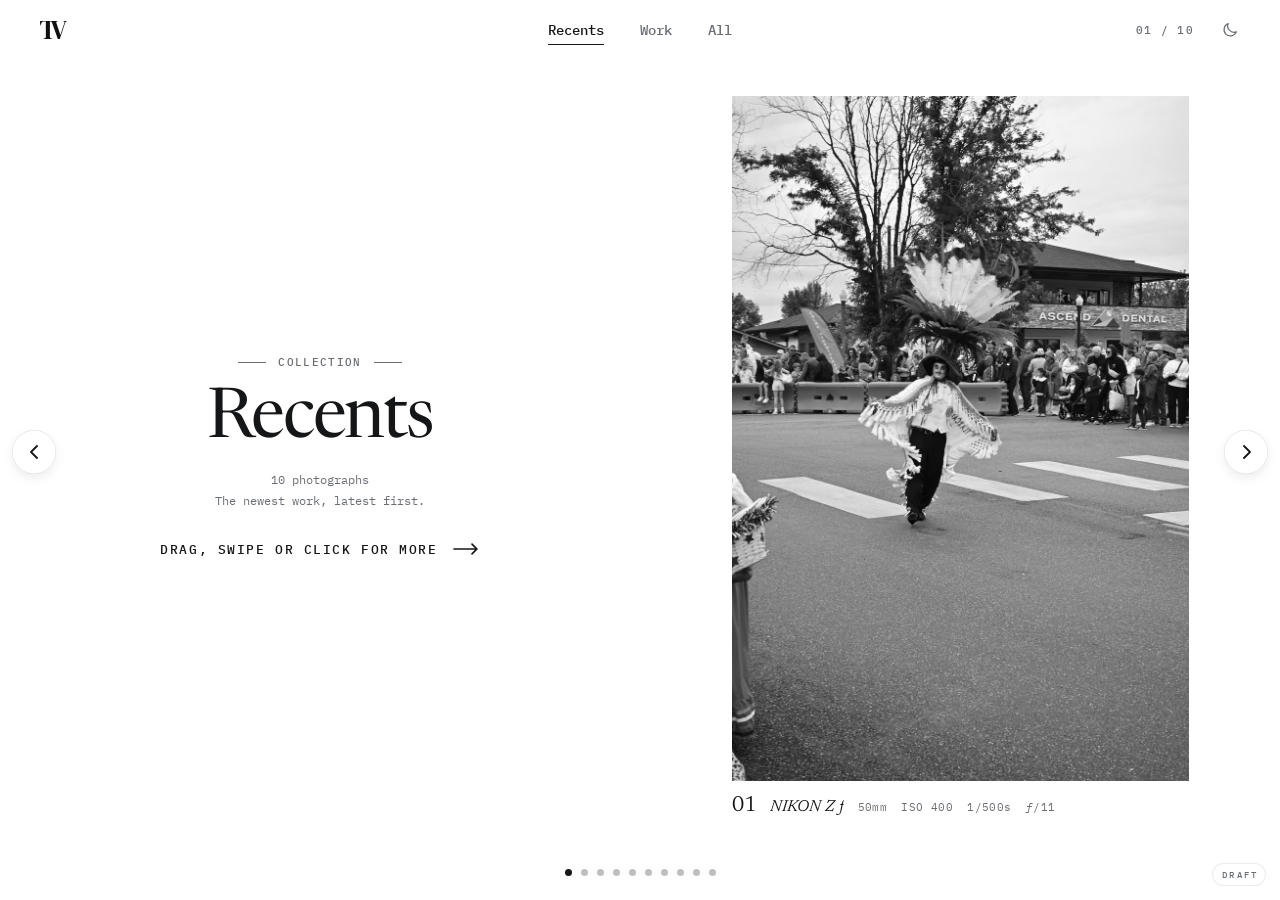
==== commit cf8c6b21: "Swipe sideways again, with curated pages and an Apple-style page control - Go back to sideways pagin" ====
--- a/_dist/photography/index.html
+++ b/_dist/photography/index.html
@@ -9,11 +9,12 @@
 <meta name="theme-color" content="#ffffff" id="themeColor">
 <meta name="color-scheme" content="light dark" id="colorScheme">
 <script>
-// Theme: the visitor's saved choice, else the device's light/dark setting (followed live if it changes).
+// Theme: the device's light/dark setting (followed live if it changes), unless the visitor picked one with the toggle during this visit.
+// The pick lasts for the tab's session only, so every new visit starts from the device again. It survives a reload (the iOS toggle reloads).
 // Runs before the page paints, so there's no flash of the wrong theme.
 (() => {
   const q = matchMedia('(prefers-color-scheme: dark)'), root = document.documentElement;
-  let saved = null; try { saved = localStorage.getItem('theme'); } catch (e) {}
+  let saved = null; try { localStorage.removeItem('theme'); saved = sessionStorage.getItem('theme'); } catch (e) {}
   // Safari's own bars follow three things: the page's colour scheme (this meta, plus color-scheme in the CSS), the page background,
   // and theme-color on older iOS. Pin the meta to the site's theme, not "light dark", or Safari keeps following the phone's setting.
   // Swapping the theme-color tag for a fresh one, rather than editing it, nudges Safari to re-read its colours without a reload.
@@ -26,7 +27,7 @@
   apply(saved || (q.matches ? 'dark' : 'light'));
   q.addEventListener('change', () => { if (!saved) apply(q.matches ? 'dark' : 'light'); });
   // Picking the same theme as the device forgets the choice, so the page goes back to following the device
-  window.setTheme = t => { saved = t === (q.matches ? 'dark' : 'light') ? null : t; try { saved ? localStorage.setItem('theme', saved) : localStorage.removeItem('theme'); } catch (e) {} apply(t); };
+  window.setTheme = t => { saved = t === (q.matches ? 'dark' : 'light') ? null : t; try { saved ? sessionStorage.setItem('theme', saved) : sessionStorage.removeItem('theme'); } catch (e) {} apply(t); };
 })();
 </script>
 <link rel="preconnect" href="https://fonts.googleapis.com">
@@ -35,24 +36,27 @@
 /* Layout: everything is a collection. "All" is a sideways wall of every photo; any other collection opens as snapping, spread-like pages. One header with the imprint and collection tabs ties them together. */
 :root{
   color-scheme:light;
-  --bg:#ffffff; --ink:#151617; --ink-2:#6a6e73; --ink-3:#a3a7ac; --line:#15161714; --soft:#f3f4f5; --rail:#1516171f;
+  --bg:#ffffff; --ink:#151617; --ink-2:#6a6e73; --ink-3:#a3a7ac; --line:#15161714; --soft:#f3f4f5; --rail:#15161747; --pc-bg:#15161717;
   --serif:"Newsreader","Iowan Old Style","Palatino Linotype",Georgia,serif;
   --mono:"IBM Plex Mono",ui-monospace,SFMono-Regular,Menlo,monospace;
-  --track:#e8e8eb; --track-i:#9ea1a6; --track-hover:#7f8287; --track-held:#6c6f74; --hot:#e6e7e9; --draft-bg:#ffffffd9;
+ --hot:#e6e7e9; --draft-bg:#ffffffd9;
   --head-h:60px; --side:40px; --maxw:1320px;
   color-scheme:light;
 }
 /* Dark theme: set by the script in <head> from the device setting (Windows, macOS, iOS, Android) or the header toggle */
 :root[data-theme="dark"]{
   color-scheme:dark;
-  --bg:#111213; --ink:#ececed; --ink-2:#a3a7ac; --ink-3:#6f7378; --line:#ececed1a; --soft:#1c1d1f; --rail:#ececed29;
-  --track:#2a2b2e; --track-i:#6f7378; --track-hover:#8b8f94; --track-held:#a3a7ac; --hot:#2a2b2e; --draft-bg:#111213d9;
+  --bg:#111213; --ink:#ececed; --ink-2:#a3a7ac; --ink-3:#6f7378; --line:#ececed1a; --soft:#1c1d1f; --rail:#ececed47; --pc-bg:#ececed1c;
+ --hot:#2a2b2e; --draft-bg:#111213d9;
   color-scheme:dark;
 }
 /* Light/dark toggle: shows the moon in light mode and the sun in dark mode */
 .hr{justify-self:end;display:flex;align-items:center;gap:14px}
-.theme{appearance:none;border:0;background:none;padding:0;width:44px;height:44px;margin-right:-12px;display:grid;place-items:center;cursor:pointer;color:var(--ink-2);transition:color .2s}
-@media (hover:hover){.theme:hover{color:var(--ink)}}
+.theme,.mode{appearance:none;border:0;background:none;padding:0;width:44px;height:44px;margin-right:-12px;display:grid;place-items:center;cursor:pointer;color:var(--ink-2);transition:color .2s}
+@media (hover:hover){.theme:hover,.mode:hover{color:var(--ink)}}
+/* All only: grid / one-photo toggle. It shows the view you switch to: the grid icon while focused, the single frame on the wall. */
+.mode .m-grid,[data-v="spread"] .mode .m-one{display:none}
+[data-v="spread"] .mode .m-grid{display:block}
 .theme .sun,[data-theme="dark"] .theme .moon{display:none}
 [data-theme="dark"] .theme .sun{display:block}
 @media (max-width:760px){:root{--side:20px}}
@@ -76,19 +80,19 @@
    from a fixed header's own background colour, and a see-through one comes out white. With none, it uses the page background. */
 @supports ((-webkit-backdrop-filter:blur(1px)) or (backdrop-filter:blur(1px))){.top{background:transparent}.top::before{content:"";position:absolute;inset:0;z-index:-1;background:color-mix(in srgb,var(--bg) 85%,transparent);-webkit-backdrop-filter:blur(18px) saturate(1.5);backdrop-filter:blur(18px) saturate(1.5)}}
 .imp{appearance:none;border:0;background:none;padding:4px 0;cursor:pointer;justify-self:start;display:flex;flex-direction:column;align-items:flex-start;white-space:nowrap;color:var(--ink)}
-.logo{display:block;height:21px;width:auto}.logo-d,[data-theme="dark"] .logo-l{display:none}[data-theme="dark"] .logo-d{display:block}
+.logo{display:block;height:18px;width:auto}.logo-d,[data-theme="dark"] .logo-l{display:none}[data-theme="dark"] .logo-d{display:block}
 .tabs{display:flex;gap:36px;position:relative;overflow-x:auto;scrollbar-width:none;max-width:100%}
 .tabs::-webkit-scrollbar{display:none}
-.tabs button{appearance:none;border:0;background:none;padding:12px 0;cursor:pointer;font-size:13px;color:var(--ink-2);white-space:nowrap;transition:color .2s}
+.tabs button{appearance:none;border:0;background:none;padding:12px 0;cursor:pointer;font-size:14px;color:var(--ink-2);white-space:nowrap;transition:color .2s}
 @media (hover:hover){.tabs button:hover{color:var(--ink)}}
 .tabs button[aria-selected="true"]{color:var(--ink)}
 .tabs i{position:absolute;left:0;bottom:4px;height:1px;background:var(--ink);transition:transform .35s cubic-bezier(.2,.8,.2,1),width .35s cubic-bezier(.2,.8,.2,1),opacity .2s;opacity:0}
 @media (max-height:500px){.top{column-gap:18px}.tabs{gap:26px}}
-@media (max-height:500px){.logo{height:18px}}
-@media (max-width:760px) and (min-height:501px){.logo{height:19px}}
+@media (max-height:500px){.logo{height:16px}}
+@media (max-width:760px) and (min-height:501px){.logo{height:16px}}
 .count{color:var(--ink-2);font-variant-numeric:tabular-nums;white-space:nowrap}
 /* Phones: a single "Collections" button opens a sheet listing every collection, in place of the tabs */
-.pick{display:none;appearance:none;border:0;background:none;color:var(--ink);padding:12px 0;cursor:pointer;align-items:center;gap:8px;font-size:12px}
+.pick{display:none;appearance:none;border:0;background:none;color:var(--ink);padding:12px 0;cursor:pointer;align-items:center;gap:8px;font-size:14px}
 .pick svg{transition:transform .3s cubic-bezier(.2,.8,.2,1)}
 [data-menu] .pick svg{transform:rotate(180deg)}
 .menu{position:fixed;left:0;right:0;top:calc(var(--head-h) + env(safe-area-inset-top,0px));bottom:0;z-index:9;background:color-mix(in srgb,var(--bg) 94%,transparent);
@@ -110,7 +114,7 @@
   .tabs{display:none}
   .pick{display:inline-flex;justify-self:center}
   .hr{gap:0}
-  .hr .theme{width:36px;margin-right:0}.hr .theme:last-child{margin-right:-9px}
+  .hr :is(.theme,.mode){width:36px;margin-right:0}.hr .theme:last-child{margin-right:-9px}
 }
 .view{position:fixed;left:0;right:0;top:calc(var(--head-h) + env(safe-area-inset-top,0px));bottom:0}
 
@@ -124,41 +128,42 @@
 .room.dragging{cursor:grabbing}.room.dragging *{pointer-events:none}
 .room img{-webkit-user-drag:none;pointer-events:none}
 @media (pointer:coarse){.room{cursor:auto}}
-.wall{display:flex;flex-direction:column;justify-content:center;gap:var(--gap);height:100%;box-sizing:border-box;width:max-content;
+.wall{display:flex;flex-direction:column;justify-content:center;gap:var(--gap);height:100%;box-sizing:border-box;width:max-content;margin-inline:auto;
   padding:clamp(24px,8vh,96px) max(var(--side),env(safe-area-inset-right,0px)) clamp(24px,8vh,96px) max(var(--side),env(safe-area-inset-left,0px));--gap:28px}
 @media (max-width:600px){.wall{--gap:14px}}
 @media (max-height:500px){.wall{padding-top:12px;padding-bottom:12px}}
 .row{display:flex;gap:var(--gap)}
 .tile{appearance:none;border:0;padding:0;background:none;flex:none;cursor:inherit;display:block}
 .tile .kp{width:100%;height:100%}
-/* Position rail: a short hairline under the wall; the darker part is what's on screen */
-.track{position:absolute;left:50%;bottom:calc(env(safe-area-inset-bottom,0px) + 10px);transform:translateX(-50%);width:min(320px,64vw);padding:14px 0;cursor:pointer;touch-action:none;transition:opacity .3s}
-.track::before{content:"";display:block;height:3px;border-radius:2px;background:var(--track)}
-.track i{position:absolute;top:14px;left:0;height:3px;border-radius:2px;background:var(--track-i);transition:background-color .2s}
-@media (hover:hover){.track:hover i{background:var(--track-hover)}}
-.track.held i{background:var(--track-held)}
+/* Position rail under the wall: a stretched page control. The same 7px height and colours as the dots (faint rail, solid part for what's on screen),
+   centred at the same height from the bottom, and the same rounded background that only shows while it's hovered or held.
+   160px is ten dot slots, the most dots a page control shows on large screens. */
+.track{position:absolute;left:50%;bottom:calc(env(safe-area-inset-bottom,0px) + 14px);transform:translateX(-50%);width:min(160px,64vw);height:28px;cursor:pointer;touch-action:none;transition:opacity .3s}
+.track::after{content:"";position:absolute;inset:0 -10px;z-index:-1;border-radius:14px;background:var(--pc-bg);opacity:0;transition:opacity .25s}
+@media (hover:hover){.track:hover::after{opacity:1}}
+.track.held::after{opacity:1}
+.track::before{content:"";position:absolute;left:0;right:0;top:10.5px;height:7px;border-radius:3.5px;background:var(--rail)}
+.track i{position:absolute;top:10.5px;left:0;height:7px;border-radius:3.5px;background:var(--ink)}
 .track.still{opacity:0;pointer-events:none}
-.ghint{position:absolute;left:50%;bottom:calc(env(safe-area-inset-bottom,0px) + 44px);transform:translateX(-50%);display:flex;align-items:center;gap:8px;color:var(--ink-3);pointer-events:none;white-space:nowrap;transition:opacity .5s}
+.ghint{position:absolute;left:50%;bottom:calc(env(safe-area-inset-bottom,0px) + 52px);transform:translateX(-50%);display:flex;align-items:center;gap:8px;color:var(--ink-3);pointer-events:none;white-space:nowrap;transition:opacity .5s}
 .ghint svg{animation:nudge 1.6s ease-in-out infinite}
-.ghint.gone,.track.still+.ghint{opacity:0}
-.gdots{display:none}
+.ghint.gone,.track.still~.ghint{opacity:0}
+.fbot.gdots{display:none}
 /* Phones: the wall drops its rail and hint for the page control used in collections, one dot per screen of photos */
 @media (max-width:760px) and (min-height:501px){
-  .gdots{display:flex}
+  .fbot.gdots{display:flex}
   #vGrid .track,#vGrid .ghint{display:none}
   .room{bottom:calc(var(--fbot,56px) + env(safe-area-inset-bottom,0px))!important}
 }
 @media (max-width:600px){
   .room{bottom:calc(env(safe-area-inset-bottom,0px) * .5 + 44px)!important}
-  .track{bottom:calc(env(safe-area-inset-bottom,0px) * .5);padding:8px 0}
-  .track i{top:8px}
-  .ghint{bottom:calc(env(safe-area-inset-bottom,0px) * .5 + 24px)}
+  .track{bottom:calc(env(safe-area-inset-bottom,0px) * .5 + 14px)}
+  .ghint{bottom:calc(env(safe-area-inset-bottom,0px) * .5 + 42px)}
 }
 @media (max-width:600px) and (min-height:501px){#vGrid .room{bottom:calc(env(safe-area-inset-bottom,0px) * .5 + 48px)!important}}
 @media (max-width:600px){
   .pages{bottom:calc(env(safe-area-inset-bottom,0px) * .5 + 48px)!important}
   .fbot{height:calc(env(safe-area-inset-bottom,0px) * .5 + 48px)!important;padding-bottom:calc(env(safe-area-inset-bottom,0px) * .5 + 14px)!important;align-items:flex-end}
-  .dot{padding:10px 3px 12px}
 }
 @media (prefers-reduced-motion:reduce){.ghint svg{animation:none}}
 
@@ -177,20 +182,15 @@
 .ph img{position:absolute;inset:0;width:100%;height:100%;object-fit:cover;transform-origin:0 0;opacity:0;transition:opacity .5s;-webkit-user-drag:none;user-select:none}
 .ph img.in{opacity:1}
 .ph picture{display:contents}
-/* Caption: number, then what's known about the exposure. Unknown fields are simply left out. */
-.fr figcaption{display:grid;grid-template-columns:auto 1fr auto;column-gap:14px;row-gap:7px;align-items:baseline;margin-top:14px;height:38px;white-space:nowrap;overflow:hidden}
-.fr figcaption .no{grid-row:1/3;font:400 22px/1 var(--serif);font-variant-numeric:lining-nums tabular-nums;letter-spacing:-.01em}
-.fr figcaption .cam{font:italic 400 16px/1 var(--serif);overflow:hidden;text-overflow:ellipsis}
-.fr figcaption .set{grid-column:2/4;font:400 10.5px/1 var(--mono);letter-spacing:.04em;color:var(--ink-2);display:flex;gap:14px}
-.fr figcaption .none{font:400 10.5px/1 var(--mono);letter-spacing:.04em;color:var(--ink-3)}
-@container (max-width:520px){
-  .fr figcaption{height:auto;min-height:38px}
-  .fr figcaption .cr{order:3;grid-column:2/4;justify-self:start!important;max-width:100%!important}
-  .fr figcaption .set{order:2}
-  .fr figcaption .set,.fr figcaption .none{grid-column:2/4!important}
-}
-@media (max-height:500px){.fr figcaption{margin-top:8px;row-gap:5px;min-height:0!important}.fr figcaption .no{font-size:18px}.fr figcaption .cam{font-size:14px}.fr figcaption .cr{display:none}}
-.fr figcaption .cr{font:400 10px/1 var(--mono);color:var(--ink-3);overflow:hidden;text-overflow:ellipsis;max-width:46vw;justify-self:end}
+/* Caption: one line under the photo. The number, the camera, then what's known about the exposure; unknown fields are left out.
+   Where the photo is narrow, exposure values that don't fit drop out whole (they wrap onto a hidden second line) instead of being cut. */
+.fr figcaption{display:flex;align-items:baseline;column-gap:14px;margin-top:14px;height:22px;white-space:nowrap;overflow:hidden}
+.fr figcaption .no{flex:none;font:400 22px/1 var(--serif);font-variant-numeric:lining-nums tabular-nums;letter-spacing:-.01em}
+.fr figcaption .cam{flex:none;max-width:40%;font:italic 400 16px/1 var(--serif);overflow:hidden;text-overflow:ellipsis}
+.fr figcaption .set{flex:1 1 0;min-width:0;display:flex;flex-wrap:wrap;column-gap:14px;height:1.2em;overflow:hidden;font:400 10.5px/1.2 var(--mono);letter-spacing:.04em;color:var(--ink-2)}
+.fr figcaption .none{flex:1 1 0;min-width:0;overflow:hidden;text-overflow:ellipsis;font:400 10.5px/1.2 var(--mono);letter-spacing:.04em;color:var(--ink-3)}
+.fr figcaption .cr{flex:0 1 auto;min-width:0;margin-left:auto;font:400 10px/1.2 var(--mono);color:var(--ink-3);overflow:hidden;text-overflow:ellipsis}
+@media (max-height:500px){.fr figcaption{margin-top:8px;height:18px}.fr figcaption .no{font-size:18px}.fr figcaption .cam{font-size:14px}.fr figcaption .cr{display:none}}
 .opener{flex-direction:column;align-items:flex-start;justify-content:center;padding-inline:max(24px,calc((100% - 1100px) / 2))}
 .opener h2{margin:0;font:400 min(clamp(52px,10vw,140px),19vh)/.9 var(--serif);letter-spacing:-.03em}
 .opener p{margin:min(18px,2.5vh) 0 0;color:var(--ink-2);font:400 12px/1.7 var(--mono)}
@@ -200,6 +200,10 @@
 .opener.lead{flex-direction:row;align-items:stretch;justify-content:flex-start;gap:0;padding-left:0;padding-right:0}
 .lead .op-tx,.lead .op-ph{flex:0 0 50%;box-sizing:border-box;min-width:0;display:flex;flex-direction:column;align-items:center;justify-content:center;padding:0 clamp(32px,5vw,100px)}
 .lead .op-tx{text-align:center}
+/* A curated page puts its photos side by side (row) or stacks them (col) */
+.pg.stack-col,.op-ph.stack-col{flex-direction:column}
+.pg.stack-row,.op-ph.stack-row{flex-direction:row}
+.lead .op-ph{gap:max(16px,3vw)}
 /* "Collection" label over the title; centred on the spread, with a rule either side to balance it */
 .op-k{margin-bottom:min(22px,3vh)}
 .lead .op-k::after{content:"";width:28px;height:1px;background:currentColor}
@@ -207,20 +211,23 @@
 @keyframes nudge{50%{transform:translateX(8px)}}
 .ghint svg{animation-name:nudge-s}@keyframes nudge-s{50%{transform:translateX(6px)}}
 .fbot{position:absolute;left:0;right:0;bottom:0;height:calc(var(--fbot,56px) + env(safe-area-inset-bottom,0px));padding-bottom:env(safe-area-inset-bottom,0px);display:flex;align-items:center;justify-content:center;gap:6px}
-.dot{appearance:none;border:0;padding:10px 3px;background:none;cursor:pointer}
-.dot i{display:block;width:6px;height:6px;border-radius:3px;background:var(--rail);transition:width .3s,background .3s}
-.dot[aria-current="true"] i{width:22px;background:var(--ink)}
-.pc{display:contents}
-/* Phones: a native-style page control (the same one on collections and the All wall). Round dots in a faint capsule, at most seven showing, the outer ones shrinking when there are
-   more beyond (like iOS and Instagram). As on iOS, tapping the capsule left or right of the current dot steps one page that way. */
+/* Page control, after Apple's (Human Interface Guidelines, Page controls), on collections and on the phone wall.
+   Equally spaced 7px dots in 16px slots: the current one solid, the others faint. Only so many show (seven on phones, ten elsewhere);
+   the strip slides to keep the current dot in view, and dots at a clipped edge shrink to say there are more.
+   The rounded background only shows while it is touched or scrubbed (Apple's "automatic" style). */
+.pcx{position:relative;display:flex;align-items:center;height:28px;padding:0 6px;cursor:pointer;touch-action:none;-webkit-user-select:none;user-select:none}
+.pcx::before{content:"";position:absolute;inset:0;border-radius:14px;background:var(--pc-bg);opacity:0;transition:opacity .25s}
+.pcx.on::before{opacity:1}
+.pcx-win{position:relative;overflow:hidden;width:calc(var(--shown,1) * 16px)}
+.pcx-strip{display:flex;transition:transform .3s cubic-bezier(.2,.8,.2,1)}
+.pcx-dot{flex:none;width:16px;height:28px;display:grid;place-items:center}
+.pcx-dot i{width:7px;height:7px;border-radius:50%;background:var(--rail);transition:background-color .2s,transform .3s cubic-bezier(.2,.8,.2,1)}
+.pcx-dot[aria-current="true"] i{background:var(--ink)}
+.pcx.still::before,.pcx.still .pcx-strip,.pcx.still .pcx-dot i{transition:none}
+@media (prefers-reduced-motion:reduce){.pcx-strip,.pcx-dot i{transition:none}}
 @media (max-width:760px) and (min-height:501px){
   .pg{padding-left:max(28px,env(safe-area-inset-left,0px));padding-right:max(28px,env(safe-area-inset-right,0px))}
   .fr figcaption{display:none}
-  .pc{display:flex;align-items:center;height:26px;padding:0 7px;border-radius:13px;background:color-mix(in srgb,var(--ink) 8%,transparent);cursor:pointer}
-  .pc .dot{padding:10px 4px;pointer-events:none}
-  .pc .dot i,.pc .dot[aria-current="true"] i{width:7px;height:7px;border-radius:50%;background:color-mix(in srgb,var(--ink) 28%,transparent);transition:transform .25s}
-  .pc .dot[aria-current="true"] i{background:var(--ink)}
-  .pc .dot.sm i{transform:scale(.7)}.pc .dot.xs i{transform:scale(.45)}
 }
 .arrow{position:absolute;top:50%;z-index:3;transform:translateY(-50%);appearance:none;border:0;width:44px;height:44px;border-radius:50%;background:var(--soft);display:grid;place-items:center;cursor:pointer;transition:opacity .2s}
 .arrow:disabled{opacity:0;pointer-events:none}
@@ -248,6 +255,10 @@
   <button class="pick mono" id="pick" aria-haspopup="true" aria-expanded="false" aria-controls="menu"><span id="pickT">Collections</span><svg aria-hidden="true" width="10" height="6" viewBox="0 0 10 6" fill="none" stroke="currentColor" stroke-width="1.4" stroke-linecap="round" stroke-linejoin="round"><path d="M1 1l4 4 4-4"/></svg></button>
   <div class="hr">
     <span class="count mono" id="count"></span>
+    <button class="mode" id="mode" hidden aria-label="Show as a grid">
+      <svg class="m-grid" aria-hidden="true" width="18" height="18" viewBox="0 0 24 24" fill="none" stroke="currentColor" stroke-width="1.6" stroke-linejoin="round"><rect x="3.5" y="3.5" width="7" height="7" rx="1"/><rect x="13.5" y="3.5" width="7" height="7" rx="1"/><rect x="3.5" y="13.5" width="7" height="7" rx="1"/><rect x="13.5" y="13.5" width="7" height="7" rx="1"/></svg>
+      <svg class="m-one" aria-hidden="true" width="18" height="18" viewBox="0 0 24 24" fill="none" stroke="currentColor" stroke-width="1.6" stroke-linejoin="round"><rect x="3.5" y="5.5" width="17" height="13" rx="1.5"/></svg>
+    </button>
     <button class="theme" id="theme" aria-label="Switch to dark mode">
       <svg class="moon" aria-hidden="true" width="18" height="18" viewBox="0 0 24 24" fill="none" stroke="currentColor" stroke-width="1.6" stroke-linecap="round" stroke-linejoin="round"><path d="M20.5 14.5A8.5 8.5 0 0 1 9.5 3.5a8.5 8.5 0 1 0 11 11z"/></svg>
       <svg class="sun" aria-hidden="true" width="18" height="18" viewBox="0 0 24 24" fill="none" stroke="currentColor" stroke-width="1.6" stroke-linecap="round"><circle cx="12" cy="12" r="4"/><path d="M12 2.5v2M12 19.5v2M2.5 12h2M19.5 12h2M5.3 5.3l1.4 1.4M17.3 17.3l1.4 1.4M5.3 18.7l1.4-1.4M17.3 6.7l1.4-1.4"/></svg>
@@ -259,7 +270,7 @@
 <main class="view" id="vGrid" hidden>
   <div class="room" id="room" tabindex="0" aria-label="All photographs. Drag, swipe or scroll to move sideways."><div class="wall" id="wall"></div></div>
   <div class="track" id="track" aria-hidden="true"><i id="trackI"></i></div>
-  <nav class="fbot gdots" id="gdots" aria-label="Screens"><span class="pc"></span></nav>
+  <nav class="fbot gdots" id="gdots" aria-label="Screens"></nav>
   <div class="ghint mono" id="ghint" aria-hidden="true"><span id="ghintT">Swipe</span><svg width="22" height="10" viewBox="0 0 22 10" fill="none" stroke="currentColor" stroke-width="1.4" stroke-linecap="round"><path d="M1 5h19M16 1l4 4-4 4"/></svg></div>
   <button class="arrow l" id="gprev" aria-label="Scroll back"><svg width="9" height="14" viewBox="0 0 9 14" fill="none" stroke="currentColor" stroke-width="1.8" stroke-linecap="round" stroke-linejoin="round"><path d="M7 1L1 7l6 6"/></svg></button>
   <button class="arrow r" id="gnext" aria-label="Scroll forward"><svg width="9" height="14" viewBox="0 0 9 14" fill="none" stroke="currentColor" stroke-width="1.8" stroke-linecap="round" stroke-linejoin="round"><path d="M2 1l6 6-6 6"/></svg></button>
@@ -273,6 +284,7 @@
 </main>
 
 <script src="photos.js"></script>
+<script src="layouts.js"></script>
 <script src="kit.js"></script>
 <script>
 const { P, pic, wrap, zoomable, notes, haptic, reduce } = Kit;
@@ -299,7 +311,7 @@
 // Collections in order, then All, always last
 const tabs = [...COLS.map(c => c.title), 'All'].map((t, k) => {
   const b = document.createElement('button'); b.role = 'tab'; b.textContent = t; b.setAttribute('aria-selected', 'false');
-  b.onclick = () => { haptic(5); go(k === COLS.length ? { v: 'grid' } : { v: 'spread', c: k }); };
+  b.onclick = () => { haptic(5); k === COLS.length ? openAll() : go({ v: 'spread', c: k }); };
   $('tabs').appendChild(b); return b;
 });
 let state = { v: '' };
@@ -309,6 +321,8 @@
   tabs.forEach((b, k) => b.setAttribute('aria-selected', k === t));
   // Phones: the collection button reads as the current collection, so you always know where you are
   $('pickT').textContent = t >= 0 ? tabs[t].textContent : 'Collections'; $('pick').setAttribute('aria-label', `Collection: ${$('pickT').textContent}. Choose another`);
+  $('mode').hidden = t !== COLS.length;
+  $('mode').setAttribute('aria-label', state.v === 'grid' ? 'Show one photo at a time' : 'Show as a grid');
   const b = t >= 0 ? tabs[t] : null;
   if (!b) { i.style.opacity = 0; return; }
   i.style.opacity = 1; i.style.width = b.offsetWidth + 'px'; i.style.transform = `translateX(${b.offsetLeft}px)`;
@@ -324,7 +338,7 @@
   document.body.dataset.v = s.v;
   Object.entries(views).forEach(([k, el]) => el.hidden = k !== s.v);
   stopGlide();
-  if (s.v === 'grid') { hang(); if (s.at != null || s.x != null) { gStop(); room.scrollLeft = s.x ?? (s.at === 'end' ? room.scrollWidth : 0); } syncGrid(); room.focus({ preventScroll: true }); peek(); }
+  if (s.v === 'grid') { hang(); gFresh = true;if (s.at != null || s.x != null) { gStop(); room.scrollLeft = s.x ?? (s.at === 'end' ? room.scrollWidth : tileX(s.at)); if (typeof s.at === 'number') wallPick = { k: s.at, x: room.scrollLeft }; } syncGrid(); room.focus({ preventScroll: true }); peek(); }
   if (s.v === 'spread') openSpread(s.c < 0 ? ALL : COLS[s.c], s.at);
   if (!reduce && !quiet && (prev.v !== s.v || prev.c !== s.c)) views[s.v].animate([{ opacity: 0 }, { opacity: 1 }], { duration: 260, easing: 'ease-out' });
   markTab();
@@ -334,7 +348,7 @@
 const menuItems = [...COLS.map((c, k) => ({ t: c.title, n: c.items.length, s: { v: 'spread', c: k } })), { t: 'All', n: P.length, s: { v: 'grid' } }].map(it => {
   const b = document.createElement('button'); b.className = 'mi'; b.setAttribute('role', 'menuitem');
   b.innerHTML = `<span>${it.t}</span><small class="mono">${pad(it.n)}</small>`;
-  b.onclick = () => { haptic(5); go(it.s); };
+  b.onclick = () => { haptic(5); it.s.v === 'grid' ? openAll() : go(it.s); };
   $('menu').firstChild.appendChild(b); return b;
 });
 function setMenu(open) {
@@ -362,9 +376,93 @@
   if (iOS) { try { history.replaceState(here(), ''); } catch (e) {} location.reload(); }
 };
 // Old history entries (e.g. from when there was a home page) fall back to the featured collection
-addEventListener('popstate', e => go(e.state && views[e.state.v] ? e.state : homeState(), 'none'));
+addEventListener('popstate', e => {
+  let s = e.state && views[e.state.v] ? e.state : homeState(), mode = 'none';
+  // Stepping back to the wall from a photo: centre the wall on that photo, and remember the place for a reload
+  if (wallAt != null && s.v === 'grid') { s = { v: 'grid', at: wallAt }; mode = 'replace'; }
+  wallAt = null; go(s, mode);
+});
+// All only: the header toggle swaps between the wall and one photo at a time
+// wallPick is the photo the wall last centred: while the wall has not moved, the toggle opens that photo again
+let wallAt = null, wallPick = null;
+function toggleMode() {
+  if (state.v === 'grid') {
+    const same = wallPick && Math.abs(room.scrollLeft - wallPick.x) < 2;
+    go({ v: 'spread', c: -1, at: same ? wallPick.k : centreTile() }); return;
+  }
+  const f = pagesEl.children[idx()]?.querySelector('.fr');
+  toWall(f ? +f.dataset.k : 0);
+}
+// Back to the wall. A photo opened from the wall has its own history entry, so step back over it rather than add another.
+function toWall(k) {
+  if (history.length < 2) { go({ v: 'grid', at: k }); return; }
+  wallAt = k; history.back();
+}
+// The All tab: from one photo of All it goes back to the wall, so Back still leaves All instead of returning to that photo
+function openAll() {
+  if (state.v === 'spread' && state.c < 0) toggleMode(); else go({ v: 'grid' });
+}
+$('mode').onclick = () => { haptic(5); toggleMode(); };
 // A reload keeps its place: remember the view it was on
 const boot = history.state;
+
+/* ---------- Page control ---------- */
+// A page control after Apple's, inside `nav`. People tap either side of the current dot to step one page (step(-1 | 1)),
+// click a dot with a mouse to go to it (jump(i, true)), or touch and drag along the control to scrub (jump(i), no animation).
+// Scrubbing past either end reaches the first or last page. set(n, i, fresh) shows page i of n; fresh skips the animation for a new list.
+// PC_SLOT matches the 16px width of `.pcx-dot` in the CSS
+const PC_SLOT = 16;
+function pageControl(nav, { step, jump }) {
+  const el = document.createElement('div'); el.className = 'pcx'; el.setAttribute('role', 'img');
+  el.innerHTML = '<div class="pcx-win"><div class="pcx-strip"></div></div>';
+  nav.replaceChildren(el);
+  const strip = el.querySelector('.pcx-strip');
+  let n = 0, cur = 0, off = 0, scrub = null, hideT = 0;
+  function set(count, i, fresh) {
+    if (count !== n) { strip.innerHTML = '<span class="pcx-dot"><i></i></span>'.repeat(count); n = count; fresh = true; }
+    cur = Math.max(0, Math.min(n - 1, i));
+    const shown = Math.min(n, phone.matches ? 7 : 10);
+    // The window moves only when the current dot reaches its second-to-last slot, as on iOS; a fresh list centres it
+    off = fresh ? cur - (shown >> 1) : Math.min(Math.max(off, cur - shown + 2), cur - 1);
+    off = Math.max(0, Math.min(n - shown, off));
+    el.classList.toggle('still', !!fresh);
+    el.style.setProperty('--shown', shown);
+    strip.style.transform = `translateX(${-off * PC_SLOT}px)`;
+    [...strip.children].forEach((d, k) => {
+      d.setAttribute('aria-current', String(k === cur));
+      // Dots at an edge with more pages beyond it shrink: the outermost most
+      const edge = Math.min(off > 0 ? k - off : 9, off + shown < n ? off + shown - 1 - k : 9);
+      d.firstChild.style.transform = edge <= 0 ? 'scale(.5)' : edge === 1 ? 'scale(.75)' : '';
+    });
+    el.setAttribute('aria-label', `Page ${cur + 1} of ${n}`);
+    nav.hidden = n < 2;
+    if (fresh) { void el.offsetWidth; el.classList.remove('still'); if (!reduce) el.animate([{ opacity: 0 }, { opacity: 1 }], { duration: 220, easing: 'ease-out' }); }
+  }
+  const showBg = on => { clearTimeout(hideT); if (on) el.classList.add('on'); else hideT = setTimeout(() => el.classList.remove('on'), 500); };
+  el.addEventListener('pointerdown', e => {
+    if (e.button) return; e.preventDefault(); el.setPointerCapture(e.pointerId);
+    scrub = { x: e.clientX, i: cur, moved: false }; showBg(true);
+  });
+  el.addEventListener('pointermove', e => {
+    if (!scrub) return;
+    const dx = e.clientX - scrub.x, r = el.getBoundingClientRect();
+    if (!scrub.moved && Math.abs(dx) < 8) return;
+    scrub.moved = true;
+    const i = e.clientX < r.left ? 0 : e.clientX > r.right ? n - 1 : scrub.i + Math.round(dx / PC_SLOT);
+    if (Math.max(0, Math.min(n - 1, i)) !== cur) { set(n, i); jump(cur); }
+  });
+  el.addEventListener('pointerup', e => {
+    if (!scrub) return; const s = scrub; scrub = null; showBg(false);
+    if (s.moved) return;
+    // The control holds pointer capture, so find the dot under the pointer rather than use e.target
+    const dot = e.pointerType === 'mouse' && document.elementFromPoint(e.clientX, e.clientY)?.closest('.pcx-dot');
+    if (dot) { const k = [...strip.children].indexOf(dot); if (k !== cur) jump(k, true); return; }
+    const c = strip.children[cur].getBoundingClientRect();
+    haptic(5); step(e.clientX < c.left + c.width / 2 ? -1 : 1);
+  });
+  el.addEventListener('pointercancel', () => { scrub = null; showBg(false); });
+  return { set };
+}
 
 /* ---------- All: the wall ---------- */
 const room = $('room'), wall = $('wall');
@@ -374,24 +472,37 @@
   b.onclick = e => { if (gMoved) return e.preventDefault(); go({ v: 'spread', c: -1, at: i }); };
   return b;
 });
+// Indexes of the photos at least partly on screen on the wall
+function shownTiles() {
+  const L0 = room.scrollLeft, R0 = L0 + room.clientWidth;
+  return tiles.map((t, i) => (t.offsetLeft + t.offsetWidth > L0 && t.offsetLeft < R0) ? i : -1).filter(i => i >= 0);
+}
+// The photo nearest the middle of the screen, so the toggle opens the photo you were looking at
+function centreTile() {
+  const r = room.getBoundingClientRect(), cx = r.left + r.width / 2, cy = r.top + r.height / 2;
+  const dist = t => { const b = t.getBoundingClientRect(); return Math.hypot(b.left + b.width / 2 - cx, b.top + b.height / 2 - cy); };
+  return tiles.reduce((best, t, i) => dist(t) < dist(tiles[best]) ? i : best, 0);
+}
+// The wall's scroll position that centres photo k (the browser clamps it at the ends)
+function tileX(k) {
+  const t = tiles[k];
+  return t ? t.offsetLeft + t.offsetWidth / 2 - room.clientWidth / 2 : 0;
+}
 function hang() {
   if ($('vGrid').hidden) return;
   const cs = getComputedStyle(wall), gap = parseFloat(cs.getPropertyValue('--gap'));
-  // Rows sized for a comfortable tile height (about 300px, less on phones); one row on short landscape screens.
-  // If everything would fit without scrolling, drop a row so there's still a wall to slide through.
-  // Tiles never grow past maxH; spare height becomes space above and below the wall, which is centred.
-  const avail = room.clientHeight - parseFloat(cs.paddingTop) - parseFloat(cs.paddingBottom), target = innerWidth < 600 ? 220 : 300, maxH = innerWidth < 600 ? 260 : 360;
-  let n = Math.max(1, Math.min(3, Math.round((avail + gap) / (target + gap)))), H, rows;
-  for (; n >= 1; n--) {
-    H = Math.min(maxH, Math.floor((room.clientHeight - parseFloat(cs.paddingTop) - parseFloat(cs.paddingBottom) - gap * (n - 1)) / n));
-    rows = Array.from({ length: n }, () => { const r = document.createElement('div'); r.className = 'row'; r.w = 0; return r; });
-    P.forEach((p, i) => { const w = Math.round(H * p.w / p.h), r = rows.reduce((a, b) => b.w < a.w ? b : a); tiles[i].style.width = w + 'px'; tiles[i].style.height = H + 'px'; r.appendChild(tiles[i]); r.w += w + gap; });
-    if (n === 1 || Math.max(...rows.map(r => r.w)) > room.clientWidth * 1.2 || H * (n - 1) > avail * .75) break;
-  }
+  // Rows sized for a comfortable tile height, at most three: about 300px on laptops, 220px on wide screens (1600px and up, so a full-screen
+  // desktop gets three rows) and on phones; one row on short landscape screens. Each photo goes into the shortest row.
+  // Tiles never grow past maxH; spare height becomes space above and below the wall, and a wall narrower than the screen is centred.
+  const avail = room.clientHeight - parseFloat(cs.paddingTop) - parseFloat(cs.paddingBottom);
+  const target = innerWidth < 600 || innerWidth >= 1600 ? 220 : 300, maxH = innerWidth < 600 ? 260 : 360;
+  const n = Math.max(1, Math.min(3, Math.round((avail + gap) / (target + gap))));
+  const H = Math.min(maxH, Math.floor((avail - gap * (n - 1)) / n));
+  const rows = Array.from({ length: n }, () => { const r = document.createElement('div'); r.className = 'row'; r.w = 0; return r; });
+  P.forEach((p, i) => { const w = Math.round(H * p.w / p.h), r = rows.reduce((a, b) => b.w < a.w ? b : a); tiles[i].style.width = w + 'px'; tiles[i].style.height = H + 'px'; r.appendChild(tiles[i]); r.w += w + gap; });
   wall.replaceChildren(...rows);
   // One dot per screen's width of wall (the last one is the end)
-  const sc = Math.max(1, Math.ceil((room.scrollWidth - 2) / room.clientWidth));
-  $('gdots').firstChild.innerHTML = Array.from({ length: sc }, (_, k) => `<button class="dot" aria-label="Screen ${k + 1}"><i></i></button>`).join('');
+  gCount = Math.max(1, Math.ceil((room.scrollWidth - 2) / room.clientWidth));
   gScr = -1;
 }
 $('ghintT').textContent = coarse ? 'Swipe' : 'Drag or scroll';
@@ -401,12 +512,14 @@
   if (peeked || !coarse || reduce) return; peeked = true;
   setTimeout(() => { if (state.v !== 'grid' || room.scrollLeft > 4) return; glideBy(56); setTimeout(() => state.v === 'grid' && glideBy(-56), 520); }, 650);
 }
-let gScr = -1;
+// The wall's page control (phones): one dot per screen's width of wall, the last one being the end.
+// gFresh marks the first update after the wall opens, so the control appears already in place instead of animating from the last view.
+let gScr = -1, gCount = 1, gFresh = true;
 function syncGrid() {
   if (state.v !== 'grid') return;
-  const max = room.scrollWidth - room.clientWidth, L0 = room.scrollLeft, R0 = L0 + room.clientWidth;
-  const sc = $('gdots').firstChild.children.length, si = L0 >= max - 2 ? sc - 1 : Math.min(sc - 1, Math.round(L0 / room.clientWidth));
-  if (si !== gScr) { gScr = si; paintDots($('gdots'), si, sc); }
+  const max = room.scrollWidth - room.clientWidth, L0 = room.scrollLeft;
+  const si = L0 >= max - 2 ? gCount - 1 : Math.min(gCount - 1, Math.round(L0 / room.clientWidth));
+  if (si !== gScr || gFresh) { gScr = si; gCtl.set(gCount, si, gFresh); gFresh = false; }
   const T = $('track'), Tw = T.clientWidth, SW = Math.max(1, room.scrollWidth);
   T.classList.toggle('still', max <= 1);
   if (L0 > 60) $('ghint').classList.add('gone');
@@ -414,7 +527,7 @@
   // The wall's arrows never dead-end: at either end they turn to the neighbouring collection
   $('gprev').setAttribute('aria-label', L0 <= 2 ? `Previous collection: ${COLS[COLS.length - 1].title}` : 'Scroll back');
   $('gnext').setAttribute('aria-label', L0 >= max - 2 ? `Next collection: ${COLS[0].title}` : 'Scroll forward');
-  const vis = tiles.map((t, i) => (t.offsetLeft + t.offsetWidth > L0 && t.offsetLeft < R0) ? i : -1).filter(i => i >= 0);
+  const vis = shownTiles();
   if (vis.length) $('count').textContent = `${pad(Math.min(...vis) + 1)}–${pad(Math.max(...vis) + 1)} / ${pad(P.length)}`;
 }
 // Update the rail and count at most once per frame, however many scroll events arrive
@@ -498,25 +611,54 @@
 const tRel = () => { tHeld = null; $('track').classList.remove('held'); };
 $('track').addEventListener('pointerup', tRel); $('track').addEventListener('pointercancel', tRel);
 $('gprev').onclick = () => gAt(-1) ? turnCol(-1) : glideBy(-room.clientWidth * .8);
-// Phones: a tap on the wall's page control steps a screen toward that side of the current dot (or on to the next collection at an end)
-$('gdots').firstChild.onclick = e => {
-  const c = $('gdots').querySelector('.dot[aria-current="true"]'); if (!c) return;
-  const r = c.getBoundingClientRect(), d = e.clientX < r.left + r.width / 2 ? -1 : 1;
-  gAt(d) ? turnCol(d) : glideBy(d * room.clientWidth);
-};
+// A tap steps a screen (or on to the neighbouring collection at an end); scrubbing jumps straight to a screen
+const gCtl = pageControl($('gdots'), {
+  step: d => gAt(d) ? turnCol(d) : glideBy(d * room.clientWidth),
+  jump: (i, animate) => { gStop(); animate ? glideBy(i * room.clientWidth - room.scrollLeft) : room.scrollLeft = i * room.clientWidth; }
+});
 $('gnext').onclick = () => gAt(1) ? turnCol(1) : glideBy(room.clientWidth * .8);
 
 /* ---------- Focused collection ---------- */
 const focus = $('focus'), pagesEl = $('pages');
 let cur = null, pages = [], zooms = [];
-// Group photos into pages: a landscape photo gets a page to itself; on wide screens two portraits share one.
+// Group photos into pages. Each page is { ks: item indexes, dir, scale }.
+// A collection with curated pages for this screen size (layouts.js) uses them; any other is grouped automatically.
+function compose(c, lead) {
+  const list = curated(c.title);
+  return list ? fromLayout(c.items, list) : autoPages(c.items, lead);
+}
+// The curated pages for this screen size: the first size that matches, else the next size down the list that has pages
+const LAYOUTS = window.LAYOUTS || { sizes: {}, collections: {} };
+const sizes = Object.entries(LAYOUTS.sizes).map(([name, q]) => ({ name, mq: matchMedia(q) }));
+function curated(title) {
+  const by = LAYOUTS.collections[title], at = sizes.findIndex(z => z.mq.matches);
+  if (!by || at < 0) return null;
+  const z = sizes.slice(at).find(z => by[z.name]);
+  return z ? by[z.name] : null;
+}
+// Turn a curated list into pages. Unknown or repeated photo ids are skipped; photos no page names get their own pages at the end.
+function fromLayout(items, list) {
+  const ix = new Map(items.map((p, k) => [p.id, k])), used = new Set();
+  const take = id => {
+    const k = ix.get(id);
+    if (k == null || used.has(k)) { console.warn(`layouts.js: photo ${id} is not in this collection, or is on two pages`); return false; }
+    used.add(k); return true;
+  };
+  const out = list.map(pg => {
+    const o = Array.isArray(pg) ? { photos: pg } : pg;
+    return { ks: o.photos.filter(take).map(id => ix.get(id)), dir: o.dir, scale: o.scale };
+  }).filter(g => g.ks.length);
+  items.forEach((p, k) => { if (!used.has(k)) { console.warn(`layouts.js: photo ${p.id} is on no page`); out.push({ ks: [k] }); } });
+  return out;
+}
+// Automatic pages: a landscape photo gets a page to itself; on wide screens two portraits share one.
 // Two portraits share a page only when the screen is wide enough to show both at full height.
 // With a lead title page, photo 1 sits beside the title on its own and grouping starts from photo 2.
-function compose(items, lead) {
-  const W = innerWidth * .92 - 40, H = Math.max(200, innerHeight - (innerHeight <= 500 ? 52 : innerWidth <= 760 ? 56 : 60) - 56 - capH() - innerHeight * .04), out = lead ? [[0]] : [];
+function autoPages(items, lead) {
+  const W = innerWidth * .92 - 40, H = Math.max(200, innerHeight - (innerHeight <= 500 ? 52 : innerWidth <= 760 ? 56 : 60) - 56 - capH() - innerHeight * .04), out = lead ? [{ ks: [0] }] : [];
   for (let i = lead ? 1 : 0; i < items.length; i++) {
     const p = items[i], q = items[i + 1];
-    if (p.h > p.w && q && q.h > q.w && (p.w / p.h + q.w / q.h) * H <= W) { out.push([i, i + 1]); i++; } else out.push([i]);
+    if (p.h > p.w && q && q.h > q.w && (p.w / p.h + q.w / q.h) * H <= W) { out.push({ ks: [i, i + 1] }); i++; } else out.push({ ks: [i] });
   }
   return out;
 }
@@ -524,58 +666,65 @@
 const leadOK = () => !phone.matches && innerWidth >= 900 && innerHeight > 500;
 let lead = false;
 function render() {
-  const items = cur.items; lead = leadOK() && items.length > 0; pages = compose(items, lead); zooms = [];
+  const items = cur.items; lead = leadOK() && items.length > 0; pages = compose(cur, lead); zooms = [];
+  let shown = 0;
   const intro = `<div class="op-tx">${cur === ALL ? '' : '<div class="eyebrow mono op-k">Collection</div>'}<h2>${cur.title}</h2><p>${items.length} photographs${cur.blurb ? `<br>${cur.blurb}` : ''}</p><span class="go mono">Drag, swipe or click${lead ? ' for more' : ''} <svg width="28" height="12" viewBox="0 0 22 10" fill="none" stroke="currentColor" stroke-width="1.4" stroke-linecap="round"><path d="M1 5h19M16 1l4 4-4 4"/></svg></span></div>`;
   pagesEl.innerHTML = lead ? '' : `<section class="pg opener">${intro}</section>`;
   pages.forEach((group, gi) => {
     const s = document.createElement('section'); s.className = lead && !gi ? 'pg opener lead' : 'pg';
     if (lead && !gi) s.innerHTML = intro + '<div class="op-ph"></div>';
     const into = s.querySelector('.op-ph') || s;
-    group.forEach(k => {
-      const p = items[k], f = document.createElement('figure'); f.className = 'fr'; f.dataset.k = k;
+    into.dataset.dir = group.dir || ''; into.dataset.scale = group.scale || 1;
+    group.ks.forEach(k => {
+      // k finds the photo in the collection; n is its number in the order the pages show it
+      const p = items[k], n = ++shown, f = document.createElement('figure'); f.className = 'fr'; f.dataset.k = k; f.dataset.n = n;
       const box = document.createElement('div'); box.className = 'ph'; box.style.backgroundImage = `url(${p.lqip})`;
       const img = new Image(); img.alt = `${p.title}, ${p.place}`; img.decoding = 'async'; img.loading = 'lazy';
       img.onload = () => img.classList.add('in'); box.appendChild(wrap(img, p, true));
       f.appendChild(box);
-      f.insertAdjacentHTML('beforeend', caption(p, k));
+      f.insertAdjacentHTML('beforeend', caption(p, n));
       into.appendChild(f);
       zooms.push(zoomable(box, img, z => pagesEl.classList.toggle('locked', z)));
     });
     pagesEl.appendChild(s);
   });
-  $('dots').innerHTML = `<span class="pc">${[...pagesEl.children].map((_, i) => `<button class="dot" aria-label="Page ${i + 1}"><i></i></button>`).join('')}</span>`;
-  $('dots').querySelectorAll('.dot').forEach((d, i) => d.onclick = () => goTo(i));
-  // Phones: a tap on the capsule steps toward that side of the current dot
-  $('dots').firstChild.onclick = e => { if (!phone.matches) return; const c = $('dots').querySelector('.dot[aria-current="true"]').getBoundingClientRect(); goTo(aim() + (e.clientX < c.left + c.width / 2 ? -1 : 1)); };
-  synced = -1; fit();
-}
-// Room kept under each photo for its caption: none on upright phones (no caption), three lines where photos are narrow, two otherwise.
-const capH = () => innerHeight <= 500 ? 44 : phone.matches ? 0 : innerWidth < 700 ? 76 : 56;
+  synced = -1; fFresh = true; fit();
+}
+// Room kept under each photo for its one-line caption (margin and line); none on upright phones, which show no caption.
+const capH = () => innerHeight <= 500 ? 26 : phone.matches ? 0 : 36;
 // Size every photo as large as its page allows, keeping true proportions.
+// Side by side (row), the photos share one height; stacked (col), they share one width. With no dir set, the page uses the one that shows the photos larger.
 function fit() {
   [...pagesEl.children].forEach(s => {
     const frs = [...s.querySelectorAll('.fr')]; if (!frs.length) return;
-    const cs = getComputedStyle(s), gap = parseFloat(cs.columnGap) || 0;
-    // On the spread title page the photo has only its own half (the right page) to fill
-    const half = frs[0].parentElement !== s && frs[0].parentElement, hs = half && getComputedStyle(half);
-    const W = half ? half.clientWidth - parseFloat(hs.paddingLeft) - parseFloat(hs.paddingRight)
-      : pagesEl.clientWidth - parseFloat(cs.paddingLeft) - parseFloat(cs.paddingRight) - gap * (frs.length - 1);
-    const H = pagesEl.clientHeight - parseFloat(cs.paddingTop) - parseFloat(cs.paddingBottom) - capH();
-    const sum = frs.reduce((a, f) => { const p = cur.items[+f.dataset.k]; return a + p.w / p.h; }, 0);
-    const h = Math.min(H, W / sum);
-    frs.forEach(f => { const p = cur.items[+f.dataset.k], box = f.querySelector('.ph'); box.style.height = h + 'px'; box.style.width = (h * p.w / p.h) + 'px'; f.style.width = box.style.width; });
+    // On the spread title page the photos have only their own half (the right page) to fill
+    const box = frs[0].parentElement, bs = getComputedStyle(box), ss = getComputedStyle(s), n = frs.length, c = capH();
+    const W = box.clientWidth - parseFloat(bs.paddingLeft) - parseFloat(bs.paddingRight);
+    const H = pagesEl.clientHeight - parseFloat(ss.paddingTop) - parseFloat(ss.paddingBottom);
+    const r = frs.map(f => { const p = cur.items[+f.dataset.k]; return p.w / p.h; });
+    const sumR = r.reduce((a, x) => a + x, 0), sumInv = r.reduce((a, x) => a + 1 / x, 0);
+    const rowH = Math.min(H - c, (W - (parseFloat(bs.columnGap) || 0) * (n - 1)) / sumR);
+    const colW = Math.min(W, (H - n * c - (parseFloat(bs.rowGap) || 0) * (n - 1)) / sumInv);
+    const dir = box.dataset.dir || (n > 1 && colW * colW * sumInv > rowH * rowH * sumR ? 'col' : 'row');
+    box.classList.toggle('stack-col', dir === 'col'); box.classList.toggle('stack-row', dir === 'row');
+    const k = Math.min(1, Math.max(.1, +box.dataset.scale || 1));
+    frs.forEach((f, j) => {
+      const h = (dir === 'col' ? colW / r[j] : rowH) * k, ph = f.querySelector('.ph');
+      ph.style.height = h + 'px'; ph.style.width = (h * r[j]) + 'px'; f.style.width = ph.style.width;
+    });
   });
 }
 const idx = () => Math.round(pagesEl.scrollLeft / pagesEl.clientWidth);
-// Mark dot i of n current. Upright phones show a window of seven dots around it; the outer two shrink when more lie beyond.
-function paintDots(el, i, n) {
-  const N = 7, s = Math.max(0, Math.min(n - N, i - 3)), e = Math.min(n, s + N), ph = phone.matches;
-  el.querySelectorAll('.dot').forEach((d, k) => {
-    d.setAttribute('aria-current', String(k === i)); d.hidden = ph && (k < s || k >= e);
-    const far = ph && ((s > 0 && k === s) || (e < n && k === e - 1)), near = ph && ((s > 0 && k === s + 1) || (e < n && k === e - 2));
-    d.classList.toggle('xs', far); d.classList.toggle('sm', near && !far);
-  });
-}
+// A collection's page control: a tap steps a page (or on to the neighbouring collection at an end); scrubbing jumps straight to a page
+const fCtl = pageControl($('dots'), {
+  step: d => goTo(aim() + d),
+  jump: (i, animate) => {
+    if (animate) { goTo(i); return; }
+    stopGlide(); pagesEl.style.scrollSnapType = 'none'; pagesEl.scrollLeft = i * pagesEl.clientWidth; pagesEl.style.scrollSnapType = '';
+  }
+});
+// fFresh marks the first update after a collection renders, so its control appears already in place
+let fFresh = true;
 // Header count, dots and arrows only change when the page does: skip the work on the many scroll frames in between,
 // so nothing touches layout mid-swipe. render() and resize reset `synced` to force a refresh.
 let synced = -1;
@@ -583,9 +732,9 @@
   const i = idx(), n = pagesEl.children.length;
   if (i === synced) return; synced = i;
   // Count photographs, not pages: the opener has none and a wide-screen page can hold two or more
-  const ks = [...(pagesEl.children[i]?.querySelectorAll('.fr') || [])].map(f => +f.dataset.k + 1);
+  const ks = [...(pagesEl.children[i]?.querySelectorAll('.fr') || [])].map(f => +f.dataset.n);
   $('count').textContent = ks.length ? `${pad(ks[0])}${ks.length > 1 ? '–' + pad(ks[ks.length - 1]) : ''} / ${pad(cur.items.length)}` : '';
-  paintDots($('dots'), i, n);
+  fCtl.set(n, i, fFresh); fFresh = false;
   const end = i === n - 1, nx = end && nextOf(), pv = i === 0 && prevOf();
   $('prev').disabled = i === 0 && !pv; $('next').disabled = end && !nx;
   $('prev').setAttribute('aria-label', pv ? (pv.v === 'grid' ? 'All photographs' : `Previous collection: ${COLS[pv.c].title}`) : 'Previous page');
@@ -597,14 +746,14 @@
   if (!fSync) fSync = requestAnimationFrame(() => { fSync = 0; syncFocus(); });
   const i = idx(); if (i !== lastI) { zooms.forEach(z => z.zoomed && z.reset()); lastI = i; haptic(4); }
 }, { passive: true });
-function caption(p, k) {
+function caption(p, n) {
   const set = [p.mm && `${p.mm}mm`, p.iso && `ISO ${p.iso}`, p.shutter && `${p.shutter}s`, p.f && `ƒ/${p.f}`].filter(Boolean).map(v => `<span>${v}</span>`).join('');
   const credit = p.place ? `<span class="cr">${p.place.replace(/^Photo by /, '')}</span>` : '';
   let body;
   if (p.camera) body = `<span class="cam">${p.camera}</span>${credit}${set ? `<span class="set">${set}</span>` : ''}`;
-  else if (set) body = `<span class="set" style="grid-column:2">${set}</span>${credit}`;
+  else if (set) body = `<span class="set">${set}</span>${credit}`;
   else body = `<span class="none">Settings not recorded</span>${credit}`;
-  return `<figcaption><span class="no">${pad(k + 1)}</span>${body}</figcaption>`;
+  return `<figcaption><span class="no">${pad(n)}</span>${body}</figcaption>`;
 }
 // One glide owns every programmatic move: snapping is off while it runs, and it starts from wherever the page is
 // (mid-drag included) at the hand's speed, easing into the page instead of replaying a full page turn.
@@ -613,7 +762,7 @@
 // Everything is one continuous loop, in tab order: each collection, then the All wall, then back to the first collection.
 // Forward lands on a collection's title page (or the start of the wall); back lands on its last page (or the end of the wall).
 // Only the tabbed views chain; the All sequence opened from the wall doesn't.
-const lastOf = c => ({ v: 'spread', c, at: COLS[c].items.length - 1 });
+const lastOf = c => ({ v: 'spread', c, at: 'end' });
 const nextOf = () => state.v === 'grid' ? { v: 'spread', c: 0 } : state.v === 'spread' && state.c >= 0 ? (state.c + 1 < COLS.length ? { v: 'spread', c: state.c + 1 } : { v: 'grid', at: 0 }) : null;
 const prevOf = () => state.v === 'grid' ? lastOf(COLS.length - 1) : state.v === 'spread' && state.c >= 0 ? (state.c > 0 ? lastOf(state.c - 1) : { v: 'grid', at: 'end' }) : null;
 // Turn the page: a copy of the current page slides out while the new collection slides in behind it, like any other swipe
@@ -702,7 +851,8 @@
 pagesEl.addEventListener('mouseleave', cool); $('prev').addEventListener('mouseleave', cool); $('next').addEventListener('mouseleave', cool);
 function openSpread(c, photoIndex) {
   cur = c; render();
-  const pi = photoIndex != null ? pages.findIndex(g => g.includes(photoIndex)) + (lead ? 0 : 1) : 0;
+  // photoIndex is a photo's place in the collection, or 'end' for the last page
+  const pi = photoIndex === 'end' ? pagesEl.children.length - 1 : photoIndex != null ? Math.max(0, pages.findIndex(g => g.ks.includes(photoIndex)) + (lead ? 0 : 1)) : 0;
   pagesEl.style.scrollSnapType = 'none'; pagesEl.scrollLeft = pi * pagesEl.clientWidth; pagesEl.style.scrollSnapType = '';
   lastI = pi; syncFocus(); pagesEl.focus({ preventScroll: true });
 }
@@ -751,12 +901,12 @@
     if (e.key === 'ArrowRight') { e.preventDefault(); gAt(1) ? turnCol(1) : glideBy(room.clientWidth * .5); }
     if (e.key === 'ArrowLeft') { e.preventDefault(); gAt(-1) ? turnCol(-1) : glideBy(-room.clientWidth * .5); }
   }
-  if (e.key === 'Escape') { if (document.body.hasAttribute('data-menu')) setMenu(false); else if (state.v === 'spread' && state.c < 0) history.back(); }
+  if (e.key === 'Escape') { if (document.body.hasAttribute('data-menu')) setMenu(false); else if (state.v === 'spread' && state.c < 0) toggleMode(); }
 });
 addEventListener('resize', () => {
   if (!phone.matches) setMenu(false);
   if (state.v === 'grid') { hang(); syncGrid(); }
-  if (state.v === 'spread') { stopGlide(); const i = idx(); const was = pages.length; const n = compose(cur.items, leadOK()).length; if (n !== was || leadOK() !== lead) render(); else fit(); pagesEl.scrollLeft = Math.min(i, pagesEl.children.length - 1) * pagesEl.clientWidth; synced = -1; syncFocus(); }
+  if (state.v === 'spread') { stopGlide(); const i = idx(); const same = JSON.stringify(compose(cur, leadOK())) === JSON.stringify(pages); if (!same || leadOK() !== lead) render(); else fit(); pagesEl.scrollLeft = Math.min(i, pagesEl.children.length - 1) * pagesEl.clientWidth; synced = -1; syncFocus(); }
   markTab();
 });
 document.fonts && document.fonts.ready.then(markTab);
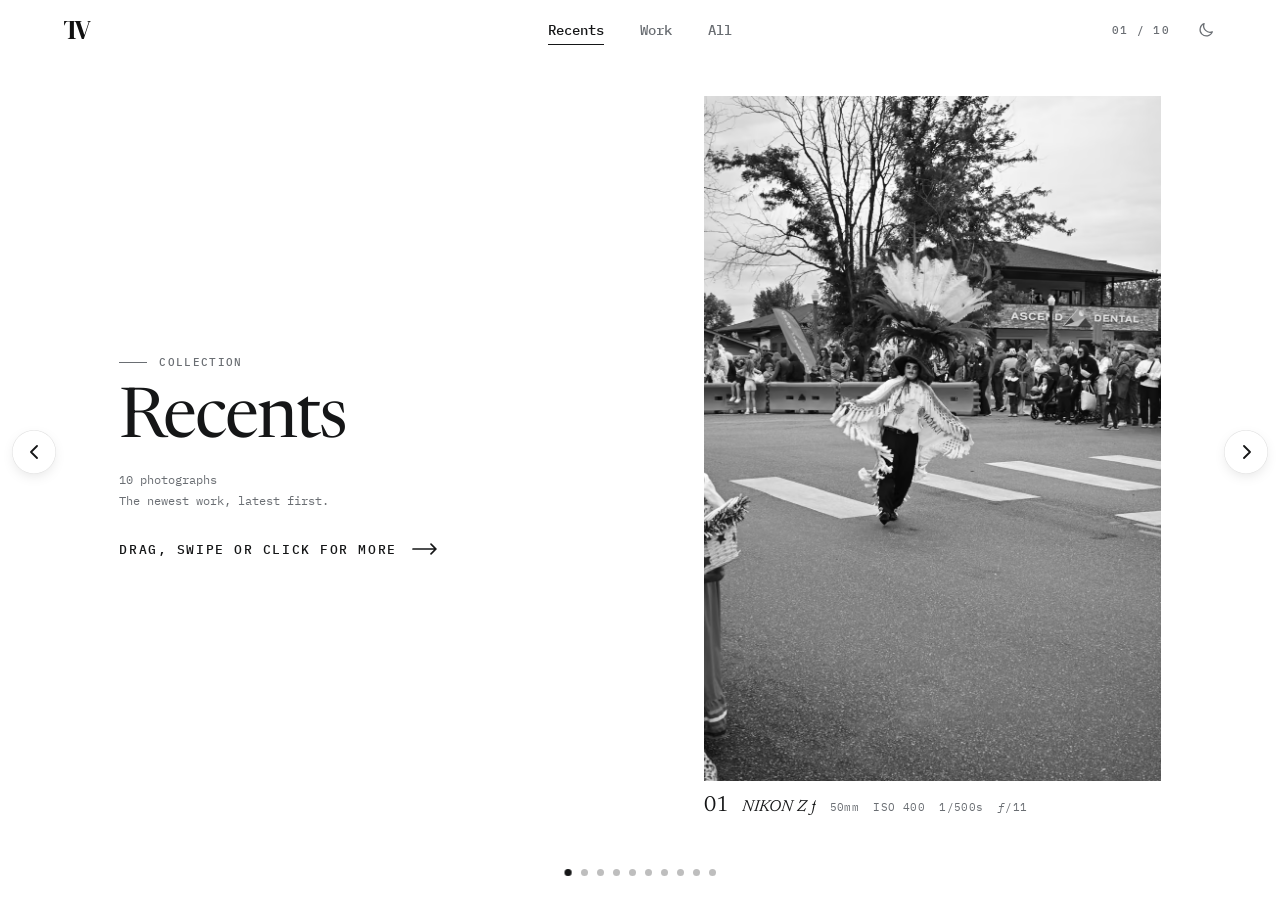
==== commit a03b3094: "Add a new home page note and a hopping page dot Home page: - Replace the old home page with a short " ====
--- a/_dist/photography/index.html
+++ b/_dist/photography/index.html
@@ -3,9 +3,33 @@
 <head>
 <meta charset="utf-8">
 <meta name="viewport" content="width=device-width,initial-scale=1,viewport-fit=cover">
-<style>[hidden]{display:none!important}body{margin:0}img{max-width:100%}.draft{position:fixed;right:max(14px,env(safe-area-inset-right,0px));bottom:calc(env(safe-area-inset-bottom,0px) + 14px);z-index:50;pointer-events:none;font:500 9px/1 var(--mono);letter-spacing:.24em;text-transform:uppercase;color:var(--ink-2);background:var(--draft-bg);border:1px solid var(--line);border-radius:999px;padding:6px 7px 6px 9px;-webkit-backdrop-filter:blur(8px);backdrop-filter:blur(8px)}
+<style>[hidden]{display:none!important}body{margin:0}img{max-width:100%}
+/* Arriving from the arrow on the home page: the home page slides up and away, and this page slides up in under it.
+   A cross-page view transition; browsers without them just open the page. */
+@media (prefers-reduced-motion:no-preference){
+  @view-transition{navigation:auto}
+  html.arrive::view-transition-old(root){animation:vt-out .75s cubic-bezier(.3,.75,.2,1) both}
+  html.arrive::view-transition-new(root){animation:vt-in .75s cubic-bezier(.3,.75,.2,1) both}
+  @keyframes vt-out{to{transform:translateY(-100%)}}
+  @keyframes vt-in{from{transform:translateY(100%)}}
+}
 </style>
+<script>
+// The slide plays only when the home page's arrow sent the visitor here (it leaves a note in sessionStorage); any other page change is instant
+addEventListener('pagereveal', e => {
+  if (!e.viewTransition) return;
+  let sent = false; try { sent = sessionStorage.getItem('arrive') === 'rise'; sessionStorage.removeItem('arrive'); } catch (err) {}
+  if (!sent) return e.viewTransition.skipTransition();
+  document.documentElement.classList.add('arrive');
+  e.viewTransition.finished.finally(() => document.documentElement.classList.remove('arrive'));
+});
+addEventListener('pageswap', e => e.viewTransition && e.viewTransition.skipTransition());
+</script>
 <title>Terrell V. Photography</title>
+<!-- Tab icon: the TV mark, black when the device is in light mode and white in dark mode; the PNG is for browsers without SVG icons -->
+<link rel="icon" type="image/png" href="/assets/images/site-wide/favicon-logo.png">
+<link rel="icon" type="image/svg+xml" href="/assets/images/site-wide/tv-icon-black.svg" media="(prefers-color-scheme: light)">
+<link rel="icon" type="image/svg+xml" href="/assets/images/site-wide/tv-icon-white.svg" media="(prefers-color-scheme: dark)">
 <meta name="theme-color" content="#ffffff" id="themeColor">
 <meta name="color-scheme" content="light dark" id="colorScheme">
 <script>
@@ -39,7 +63,7 @@
   --bg:#ffffff; --ink:#151617; --ink-2:#6a6e73; --ink-3:#a3a7ac; --line:#15161714; --soft:#f3f4f5; --rail:#15161747; --pc-bg:#15161717;
   --serif:"Newsreader","Iowan Old Style","Palatino Linotype",Georgia,serif;
   --mono:"IBM Plex Mono",ui-monospace,SFMono-Regular,Menlo,monospace;
- --hot:#e6e7e9; --draft-bg:#ffffffd9;
+ --hot:#e6e7e9;
   --head-h:60px; --side:40px; --maxw:1320px;
   color-scheme:light;
 }
@@ -47,7 +71,7 @@
 :root[data-theme="dark"]{
   color-scheme:dark;
   --bg:#111213; --ink:#ececed; --ink-2:#a3a7ac; --ink-3:#6f7378; --line:#ececed1a; --soft:#1c1d1f; --rail:#ececed47; --pc-bg:#ececed1c;
- --hot:#2a2b2e; --draft-bg:#111213d9;
+ --hot:#2a2b2e;
   color-scheme:dark;
 }
 /* Light/dark toggle: shows the moon in light mode and the sun in dark mode */
@@ -60,6 +84,8 @@
 .theme .sun,[data-theme="dark"] .theme .moon{display:none}
 [data-theme="dark"] .theme .sun{display:block}
 @media (max-width:760px){:root{--side:20px}}
+/* With a mouse, the side margin clears the arrow buttons (44px, 12px from the edge); the header and the title spread both use it */
+@media (pointer:fine) and (min-width:761px){:root{--side:64px}}
 @media (max-width:760px) and (min-height:501px){:root{--head-h:56px}}
 @media (max-height:500px){:root{--head-h:52px;--side:20px;--fbot:40px}}
 html,body{height:100%;overflow:hidden;overscroll-behavior:none}
@@ -107,9 +133,9 @@
 @media (prefers-reduced-motion:reduce){.menu,.menu-in,.pick svg{transition:none}}
 /* Phones held upright: one quiet row. Logo left, tabs in the middle, the two toggles right.
    The side margins line up with the iPhone status bar: the logo under the clock, the last icon under the battery.
-   No count or draft badge up top; the photo number moves beside the dots. The tabs give way to the Collections button. */
+   No count up top; the photo number moves beside the dots. The tabs give way to the Collections button. */
 @media (max-width:760px) and (min-height:501px){
-  .count,.draft{display:none}
+  .count{display:none}
   .top{grid-template-columns:auto minmax(0,1fr) auto;column-gap:14px;padding-left:max(40px,env(safe-area-inset-left,0px));padding-right:max(32px,env(safe-area-inset-right,0px))}
   .tabs{display:none}
   .pick{display:inline-flex;justify-self:center}
@@ -174,7 +200,7 @@
 .pages.dragging{cursor:grabbing;scroll-snap-type:none}.pages.dragging *{pointer-events:none}
 .pages.locked{overflow:hidden}
 @media (pointer:coarse){.pages{cursor:auto}}
-.pg{flex:0 0 100%;min-width:0;max-width:100%;overflow:hidden;height:100%;scroll-snap-align:center;scroll-snap-stop:always;display:flex;align-items:center;justify-content:center;box-sizing:border-box;padding:4vh max(20px,env(safe-area-inset-left,0px),6.5vw) 3vh max(20px,env(safe-area-inset-right,0px),6.5vw);gap:max(16px,3vw)}
+.pg{flex:0 0 100%;min-width:0;max-width:100%;overflow:hidden;height:100%;scroll-snap-align:center;scroll-snap-stop:always;display:flex;align-items:center;justify-content:center;box-sizing:border-box;padding:4vh max(20px,env(safe-area-inset-right,0px),6.5vw,calc((100% - var(--maxw)) / 2)) 3vh max(20px,env(safe-area-inset-left,0px),6.5vw,calc((100% - var(--maxw)) / 2));gap:max(16px,3vw)}
 .fr{margin:0;display:flex;flex-direction:column;flex:none;container-type:inline-size}
 .ph{position:relative;overflow:hidden;touch-action:pan-x;background:var(--soft) center/cover}
 .ph.zoomed{touch-action:none;overflow:visible;z-index:2;cursor:move}
@@ -196,17 +222,38 @@
 .opener p{margin:min(18px,2.5vh) 0 0;color:var(--ink-2);font:400 12px/1.7 var(--mono)}
 .opener .go{margin-top:min(32px,4.5vh);display:flex;align-items:center;gap:14px;color:var(--ink);font-size:13px}
 .opener .go svg{animation:nudge 1.8s ease-in-out infinite}
-/* Large screens: the title page is a book spread. Two equal halves, the title centred on the left page and the first photo centred on the right. */
-.opener.lead{flex-direction:row;align-items:stretch;justify-content:flex-start;gap:0;padding-left:0;padding-right:0}
+/* Large screens: the title page is a book spread of two equal halves inside the header's content column (--maxw).
+   It shares the header's three lines: the title block starts under the mark, the spine sits under the centred tabs,
+   and the first photo ends under the toggle. Its side padding matches the header's exactly. */
+.opener.lead{flex-direction:row;align-items:stretch;justify-content:flex-start;gap:0;padding-left:max(var(--side),env(safe-area-inset-left,0px),calc((100% - var(--maxw)) / 2));padding-right:max(var(--side),env(safe-area-inset-right,0px),calc((100% - var(--maxw)) / 2))}
 .lead .op-tx,.lead .op-ph{flex:0 0 50%;box-sizing:border-box;min-width:0;display:flex;flex-direction:column;align-items:center;justify-content:center;padding:0 clamp(32px,5vw,100px)}
-.lead .op-tx{text-align:center}
+.lead .op-tx{text-align:left;align-items:flex-start;padding-left:0}
+.lead .op-ph{padding-right:0}
+/* Landscape ('row'): the photo sits just right of the spine, and fit() starts the title block at the mirror image of the photo's
+   outer edge. A photo that fills its page lands on the toggle line, which puts the title under the mark; a narrower one pulls both in. */
+.lead .op-ph.stack-row{justify-content:flex-start}
+.lead .op-ph.stack-col{align-items:flex-start}
+/* Portrait ('col'): the title on top, the first photo filling the space under it, both on the mark's line */
+.opener.lead.col{flex-direction:column;justify-content:center;padding-top:clamp(16px,4vh,48px);padding-bottom:clamp(8px,2vh,24px)}
+.lead.col .op-tx{flex:none;padding:0 0 clamp(24px,4vh,44px)}
+.lead.col .op-ph{flex:1 1 0;min-height:0;padding:0;justify-content:flex-start;align-items:flex-start}
+.lead.col .op-tx h2{font-size:min(clamp(52px,9vw,110px),10vh)}
 /* A curated page puts its photos side by side (row) or stacks them (col) */
 .pg.stack-col,.op-ph.stack-col{flex-direction:column}
 .pg.stack-row,.op-ph.stack-row{flex-direction:row}
 .lead .op-ph{gap:max(16px,3vw)}
-/* "Collection" label over the title; centred on the spread, with a rule either side to balance it */
+/* "Collection" label over the title, led by a short rule */
 .op-k{margin-bottom:min(22px,3vh)}
-.lead .op-k::after{content:"";width:28px;height:1px;background:currentColor}
+/* A title page without a photo (short windows): centred in the window, the label balanced with a rule either side.
+   Narrow windows keep the title on the mark's line. */
+@media (min-width:761px){
+  .opener:not(.lead){align-items:center;text-align:center}
+  .opener:not(.lead) .op-tx{display:flex;flex-direction:column;align-items:center}
+  .opener:not(.lead) .op-k::after{content:"";width:28px;height:1px;background:currentColor}
+  /* The words are what's centred; the arrow hangs just past them */
+  .opener:not(.lead) .go{position:relative}
+  .opener:not(.lead) .go svg{position:absolute;left:100%;top:50%;margin:-6px 0 0 14px}
+}
 .lead .op-tx h2{font-size:min(clamp(48px,5.4vw,104px),16vh);overflow-wrap:break-word}
 @keyframes nudge{50%{transform:translateX(8px)}}
 .ghint svg{animation-name:nudge-s}@keyframes nudge-s{50%{transform:translateX(6px)}}
@@ -218,17 +265,31 @@
 .pcx{position:relative;display:flex;align-items:center;height:28px;padding:0 6px;cursor:pointer;touch-action:none;-webkit-user-select:none;user-select:none}
 .pcx::before{content:"";position:absolute;inset:0;border-radius:14px;background:var(--pc-bg);opacity:0;transition:opacity .25s}
 .pcx.on::before{opacity:1}
-.pcx-win{position:relative;overflow:hidden;width:calc(var(--shown,1) * 16px)}
-.pcx-strip{display:flex;transition:transform .3s cubic-bezier(.2,.8,.2,1)}
+/* The window clips the strip at its sides only, so the hopping dot can rise above it */
+.pcx-win{position:relative;width:calc(var(--shown,1) * 16px);-webkit-clip-path:inset(-28px 0);clip-path:inset(-28px 0)}
+/* The strip's slide and the edge dots' resizing share one timing (--pc-slide), so they move together */
+.pcx{--pc-slide:.5s cubic-bezier(.2,.8,.2,1)}
+.pcx-strip{position:relative;display:flex;transition:transform var(--pc-slide)}
 .pcx-dot{flex:none;width:16px;height:28px;display:grid;place-items:center}
-.pcx-dot i{width:7px;height:7px;border-radius:50%;background:var(--rail);transition:background-color .2s,transform .3s cubic-bezier(.2,.8,.2,1)}
+.pcx-dot i{width:7px;height:7px;border-radius:50%;background:var(--rail);transition:background-color .2s,transform var(--pc-slide)}
 .pcx-dot[aria-current="true"] i{background:var(--ink)}
 .pcx.still::before,.pcx.still .pcx-strip,.pcx.still .pcx-dot i{transition:none}
+/* The current page is a separate solid dot (pcx-hop) that jumps from dot to dot; the dots under it all stay faint.
+   pcx-ring is the ripple it leaves where it lands. Both are moved only with transforms by the hop animation in pageControl(). */
+.pcx-hop,.pcx-ring{position:absolute;left:0;top:50%;width:7px;height:7px;margin-top:-3.5px;border-radius:50%;pointer-events:none;display:none}
+.pcx-hop{background:var(--ink);will-change:transform}
+.pcx-ring{box-sizing:border-box;border:1px solid var(--ink);opacity:0}
+.pcx.hop .pcx-hop,.pcx.hop .pcx-ring{display:block}
+.pcx.hop .pcx-dot[aria-current="true"] i{background:var(--rail)}
 @media (prefers-reduced-motion:reduce){.pcx-strip,.pcx-dot i{transition:none}}
 @media (max-width:760px) and (min-height:501px){
   .pg{padding-left:max(28px,env(safe-area-inset-left,0px));padding-right:max(28px,env(safe-area-inset-right,0px))}
   .fr figcaption{display:none}
 }
+/* With a mouse the arrow buttons show (44px, 12px from each edge), so pages keep at least 68px each side to stay clear of them */
+@media (pointer:fine){.pg{padding-left:max(68px,6.5vw,calc((100% - var(--maxw)) / 2));padding-right:max(68px,6.5vw,calc((100% - var(--maxw)) / 2))}}
+/* A narrow window with a mouse: the header moves in with the pages, so the mark stays over the title */
+@media (pointer:fine) and (max-width:760px) and (min-height:501px){.top{padding-left:68px;padding-right:68px}}
 .arrow{position:absolute;top:50%;z-index:3;transform:translateY(-50%);appearance:none;border:0;width:44px;height:44px;border-radius:50%;background:var(--soft);display:grid;place-items:center;cursor:pointer;transition:opacity .2s}
 .arrow:disabled{opacity:0;pointer-events:none}
 .arrow{transition:opacity .2s,background-color .2s,transform .2s}.arrow.hot{background:var(--hot)}
@@ -248,9 +309,8 @@
 @media (prefers-reduced-motion:reduce){.opener .go svg{animation:none}}
 </style>
 
-<div class="draft" aria-hidden="true">Draft</div>
 <header class="top">
-  <button class="imp" id="imp" aria-label="Terrell Vest Photography, home"><img class="logo logo-l" src="tv-mark-black.svg" alt="" height="21"><img class="logo logo-d" src="tv-mark-white.svg" alt="" height="21"></button>
+  <a class="imp" href="/" aria-label="Terrell V., home"><img class="logo logo-l" src="tv-mark-black.svg" alt="" height="21"><img class="logo logo-d" src="tv-mark-white.svg" alt="" height="21"></a>
   <nav class="tabs mono" id="tabs" role="tablist" aria-label="Collections"><i id="tabI"></i></nav>
   <button class="pick mono" id="pick" aria-haspopup="true" aria-expanded="false" aria-controls="menu"><span id="pickT">Collections</span><svg aria-hidden="true" width="10" height="6" viewBox="0 0 10 6" fill="none" stroke="currentColor" stroke-width="1.4" stroke-linecap="round" stroke-linejoin="round"><path d="M1 1l4 4 4-4"/></svg></button>
   <div class="hr">
@@ -359,7 +419,6 @@
 $('pick').onclick = () => { haptic(5); setMenu(!document.body.hasAttribute('data-menu')); };
 // A tap on the sheet outside the list closes it
 $('menu').onclick = e => { if (!e.target.closest('.mi')) setMenu(false); };
-$('imp').onclick = () => go(homeState());
 // Light/dark toggle; the theme itself is applied by the script in <head>
 const syncTheme = t => $('theme').setAttribute('aria-label', `Switch to ${t === 'dark' ? 'light' : 'dark'} mode`);
 window.onTheme = t => { syncTheme(t); state.v === 'spread' && fit(); }; syncTheme(document.documentElement.dataset.theme);
@@ -416,27 +475,42 @@
   const el = document.createElement('div'); el.className = 'pcx'; el.setAttribute('role', 'img');
   el.innerHTML = '<div class="pcx-win"><div class="pcx-strip"></div></div>';
   nav.replaceChildren(el);
-  const strip = el.querySelector('.pcx-strip');
+  const strip = el.querySelector('.pcx-strip'), hop = hopper(strip);
   let n = 0, cur = 0, off = 0, scrub = null, hideT = 0;
-  function set(count, i, fresh) {
-    if (count !== n) { strip.innerHTML = '<span class="pcx-dot"><i></i></span>'.repeat(count); n = count; fresh = true; }
+  const dots = () => strip.querySelectorAll('.pcx-dot');
+  const shownNow = () => Math.min(n, phone.matches ? 7 : 10);
+  // instant: show the change with no hop (scrubbing, where Apple advises against animating every step).
+  // landIn: when the content's own move is known ahead (a desktop page glide), the hop lands as it ends, in that many ms.
+  function set(count, i, fresh, instant, landIn) {
+    if (count !== n) { strip.innerHTML = '<span class="pcx-dot"><i></i></span>'.repeat(count); hop.mount(); n = count; fresh = true; }
+    const was = cur, shown = shownNow();
     cur = Math.max(0, Math.min(n - 1, i));
-    const shown = Math.min(n, phone.matches ? 7 : 10);
     // The window moves only when the current dot reaches its second-to-last slot, as on iOS; a fresh list centres it
     off = fresh ? cur - (shown >> 1) : Math.min(Math.max(off, cur - shown + 2), cur - 1);
     off = Math.max(0, Math.min(n - shown, off));
     el.classList.toggle('still', !!fresh);
     el.style.setProperty('--shown', shown);
+    dots().forEach((d, k) => d.setAttribute('aria-current', String(k === cur)));
+    el.setAttribute('aria-label', `Page ${cur + 1} of ${n}`);
+    nav.hidden = n < 2;
+    // Every screen size; reduced motion keeps plain dots that change in place.
+    // The dot always hops the way the page moved. If the window has to slide, it waits until the dot lands, then glides under it.
+    const hopOn = !reduce;
+    el.classList.toggle('hop', hopOn);
+    if (!hopOn) frame();
+    else if (fresh || instant) { hop.to(cur, 0); frame(); }
+    else if (cur !== was) hop.to(cur, cur - was, landIn, frame);
+    else if (!hop.busy()) frame();
+    if (fresh) { void el.offsetWidth; el.classList.remove('still'); if (!reduce) el.animate([{ opacity: 0 }, { opacity: 1 }], { duration: 220, easing: 'ease-out' }); }
+  }
+  // Slide the strip to the current window and shrink the dots at a clipped edge with more pages beyond it, the outermost most
+  function frame() {
+    const shown = shownNow();
     strip.style.transform = `translateX(${-off * PC_SLOT}px)`;
-    [...strip.children].forEach((d, k) => {
-      d.setAttribute('aria-current', String(k === cur));
-      // Dots at an edge with more pages beyond it shrink: the outermost most
+    dots().forEach((d, k) => {
       const edge = Math.min(off > 0 ? k - off : 9, off + shown < n ? off + shown - 1 - k : 9);
       d.firstChild.style.transform = edge <= 0 ? 'scale(.5)' : edge === 1 ? 'scale(.75)' : '';
     });
-    el.setAttribute('aria-label', `Page ${cur + 1} of ${n}`);
-    nav.hidden = n < 2;
-    if (fresh) { void el.offsetWidth; el.classList.remove('still'); if (!reduce) el.animate([{ opacity: 0 }, { opacity: 1 }], { duration: 220, easing: 'ease-out' }); }
   }
   const showBg = on => { clearTimeout(hideT); if (on) el.classList.add('on'); else hideT = setTimeout(() => el.classList.remove('on'), 500); };
   el.addEventListener('pointerdown', e => {
@@ -449,19 +523,111 @@
     if (!scrub.moved && Math.abs(dx) < 8) return;
     scrub.moved = true;
     const i = e.clientX < r.left ? 0 : e.clientX > r.right ? n - 1 : scrub.i + Math.round(dx / PC_SLOT);
-    if (Math.max(0, Math.min(n - 1, i)) !== cur) { set(n, i); jump(cur); }
+    if (Math.max(0, Math.min(n - 1, i)) !== cur) { set(n, i, false, true); jump(cur); }
   });
   el.addEventListener('pointerup', e => {
     if (!scrub) return; const s = scrub; scrub = null; showBg(false);
     if (s.moved) return;
     // The control holds pointer capture, so find the dot under the pointer rather than use e.target
     const dot = e.pointerType === 'mouse' && document.elementFromPoint(e.clientX, e.clientY)?.closest('.pcx-dot');
-    if (dot) { const k = [...strip.children].indexOf(dot); if (k !== cur) jump(k, true); return; }
-    const c = strip.children[cur].getBoundingClientRect();
+    if (dot) { const k = [...dots()].indexOf(dot); if (k !== cur) jump(k, true); return; }
+    const c = dots()[cur].getBoundingClientRect();
     haptic(5); step(e.clientX < c.left + c.width / 2 ? -1 : 1);
   });
   el.addEventListener('pointercancel', () => { scrub = null; showBg(false); });
-  return { set };
+  // land(): the content has come to rest, so a hop still in the air should touch down now
+  return { set, land: hop.land };
+}
+
+// The jumping current-page dot. It lives inside the strip, so when the strip slides it carries the dot with it.
+// to(k, steps, landIn, onLand) moves it onto dot k: steps 0 places it, any other value hops it (landIn: touch down in that many ms),
+// and onLand runs at touchdown. A hop is sampled from a small physics model into Web Animations keyframes (no library; every browser
+// since 2020 runs them): a crouch, a ballistic arc that stretches along its velocity, an impact squash, then a damped-spring settle.
+// Landing sends out a faint ring and makes the nearby dots dip. A new hop mid-air starts from wherever the dot is, without a crouch.
+// mount() puts the dot back after the strip's dots are rebuilt; busy() says a hop is still on its way down.
+function hopper(strip) {
+  const dot = document.createElement('i'), ring = document.createElement('i');
+  dot.className = 'pcx-hop'; ring.className = 'pcx-ring';
+  const mount = () => strip.append(ring, dot);
+  // runs[0] is the dot's own animation; impactAt is when it touches down, in its own time
+  let x = 0, runs = [], impactAt = 0, landK = 0, landT = 0, onLand = null;
+  const dotX = k => k * PC_SLOT + (PC_SLOT - 7) / 2;
+  const stop = () => { runs.forEach(a => a.cancel()); runs = []; clearTimeout(landT); landT = 0; };
+  const busy = () => !!landT;
+  // Touchdown in `delay` ms: the ring, the dips, then whatever waits for the landing (the strip's slide)
+  function touchdown(delay) {
+    ripple(delay);
+    clearTimeout(landT);
+    landT = setTimeout(() => { landT = 0; onLand && onLand(); }, delay);
+  }
+  // Touch: when the swipe has settled, bring a hop that's still in the air down within LAND_MS, then let the bounce play at normal speed
+  const LAND_MS = 60;
+  function land() {
+    const a = runs[0];
+    if (!a || a.playState !== 'running' || impactAt - a.currentTime <= LAND_MS) return;
+    a.updatePlaybackRate((impactAt - a.currentTime) / LAND_MS);
+    setTimeout(() => a.updatePlaybackRate(1), LAND_MS);
+    runs.slice(1).forEach(r => r.cancel()); runs = [a];
+    touchdown(LAND_MS);
+  }
+  // The landing ring, and the nearby dots dipping as the ground shakes: less and later the further away they are
+  function ripple(delay) {
+    runs.push(ring.animate([{ opacity: .32, transform: `translate(${x}px,0) scale(1)` }, { opacity: 0, transform: `translate(${x}px,0) scale(3)` }],
+      { duration: 560, delay, easing: 'cubic-bezier(.2,.8,.2,1)' }));
+    strip.querySelectorAll('.pcx-dot').forEach((d, k) => {
+      const dd = Math.abs(k - landK); if (!dd || dd > 3) return;
+      runs.push(d.animate([{ transform: 'none' }, { transform: `translateY(${1.8 / dd}px)` }, { transform: 'none' }],
+        { duration: 260, delay: delay + (dd - 1) * 40, easing: 'cubic-bezier(.3,.6,.3,1)' }));
+    });
+  }
+  function to(k, steps, landIn, after) {
+    const x1 = dotX(k);
+    if (!steps) { stop(); dot.style.transform = `translate(${x1}px,0)`; x = x1; return; }
+    // Start from where the dot is, which is mid-air if a hop is still running
+    const now = getComputedStyle(dot).transform, m = new DOMMatrixReadOnly(now === 'none' ? undefined : now);
+    const from = runs.length ? { x: m.m41, y: m.m42, air: m.m42 < -.5 } : { x, y: 0, air: false };
+    stop(); x = x1; landK = k; onLand = after; dot.style.transform = `translate(${x1}px,0)`;
+    // Touch screens get a quicker hop, since a native swipe settles soon after the page changes
+    const { frames, T, impact } = hopFrames(from, x1, coarse, landIn);
+    runs.push(dot.animate(frames, { duration: T, easing: 'linear' }));
+    impactAt = impact;
+    touchdown(impact);
+  }
+  return { to, land, mount, busy };
+}
+// Keyframes for one hop from `from` ({ x, y, air }) to x1 on the ground. quick shortens the crouch and flight; landIn instead sets
+// when it touches down (ms), with the crouch taking under a fifth of that. Returns the frames, the total time and when it lands (ms).
+// The dot is a 3.5px-radius ellipse: scale(s, 1/s) after rotate(a) stretches it along angle a while keeping its area.
+// On the ground its centre sits so the bottom of the ellipse stays on the line.
+function hopFrames(from, x1, quick, landIn) {
+  const R = 3.5, dx = x1 - from.x, slots = Math.abs(dx) / PC_SLOT, h = 9 + 5 * Math.sqrt(Math.max(0, slots - 1)), settle = 460;
+  let crouch = from.air ? 0 : quick ? 45 : 90;
+  let fly = (quick ? 190 + 60 * Math.sqrt(Math.max(1, slots)) : 250 + 80 * Math.sqrt(Math.max(1, slots))) - (from.air ? 60 : 0);
+  if (landIn) { const total = Math.max(200, landIn); crouch = from.air ? 0 : Math.min(90, total * .18); fly = total - crouch; }
+  const T = crouch + fly + settle, frames = [];
+  const lift = (a, s) => R - Math.hypot(R * s * Math.sin(a), R / s * Math.cos(a));
+  const add = (t, px, py, a, s) => frames.push({ offset: Math.min(1, t / T), transform: `translate(${px}px,${py}px) rotate(${a}rad) scale(${s},${1 / s})` });
+  // Flight: steady sideways speed under gravity. y is up-negative; height h above the straight line from start to landing.
+  const yAt = u => from.y * (1 - u) - 4 * h * u * (1 - u);
+  const angleAt = u => Math.atan2((-from.y - 4 * h * (1 - 2 * u)) / fly, dx / fly);
+  const stretchAt = u => 1 + Math.min(.34, 2.2 * Math.hypot(dx / fly, (-from.y - 4 * h * (1 - 2 * u)) / fly));
+  // Contact squashes (crouch and impact) press mostly straight down, leaning only a little toward the travel direction,
+  // so the dot flattens on the ground instead of tipping over
+  const a0 = angleAt(0), a1 = angleAt(1), ac = -Math.PI / 2 * .65 + a0 * .35, al = Math.PI / 2 * .65 + a1 * .35;
+  if (crouch) {
+    // Load the spring: compress, sinking onto the ground, then release into the stretch
+    for (let k = 0; k <= 6; k++) { const q = k / 6, s = 1 - .26 * Math.sin(q * Math.PI / 2); add(crouch * q, from.x, lift(ac, s), ac, s); }
+  }
+  for (let k = 0; k <= 14; k++) { const u = k / 14; add(crouch + fly * u, from.x + dx * u, yAt(u), angleAt(u), stretchAt(u)); }
+  // Impact: flatten against the ground along the incoming direction, then a damped spring settles it, with a small skid forward
+  const t0 = crouch + fly, hit = 50, dir = Math.sign(dx);
+  add(t0 + hit, x1 + dir * .8, lift(al, .64), al, .64);
+  for (let k = 1; k <= 16; k++) {
+    const t = (settle - hit) * k / 16, decay = Math.exp(-t / 120), s = 1 - .36 * decay * Math.cos(t / 34);
+    add(t0 + hit + t, x1 + dir * .8 * decay * Math.cos(t / 60), lift(al, s), al, s);
+  }
+  frames[frames.length - 1] = { offset: 1, transform: `translate(${x1}px,0px) rotate(${al}rad) scale(1,1)` };
+  return { frames, T, impact: t0 };
 }
 
 /* ---------- All: the wall ---------- */
@@ -663,15 +829,17 @@
   return out;
 }
 // Large screens (not phones or short landscape) put the first photo on the title page, so it's on screen the moment a collection opens
-const leadOK = () => !phone.matches && innerWidth >= 900 && innerHeight > 500;
-let lead = false;
+// Larger screens (not phones or short landscape) put the first photo on the title page, so it's on screen the moment a collection opens:
+// beside the title in landscape windows ('row'), under it in portrait ones ('col'). '' means a title page of its own.
+const leadMode = () => phone.matches || innerHeight <= 500 ? '' : innerWidth >= 900 && innerWidth >= innerHeight * 1.05 ? 'row' : 'col';
+let lead = false, leadAs = '';
 function render() {
-  const items = cur.items; lead = leadOK() && items.length > 0; pages = compose(cur, lead); zooms = [];
+  const items = cur.items; leadAs = items.length ? leadMode() : ''; lead = !!leadAs; pages = compose(cur, lead); zooms = [];
   let shown = 0;
   const intro = `<div class="op-tx">${cur === ALL ? '' : '<div class="eyebrow mono op-k">Collection</div>'}<h2>${cur.title}</h2><p>${items.length} photographs${cur.blurb ? `<br>${cur.blurb}` : ''}</p><span class="go mono">Drag, swipe or click${lead ? ' for more' : ''} <svg width="28" height="12" viewBox="0 0 22 10" fill="none" stroke="currentColor" stroke-width="1.4" stroke-linecap="round"><path d="M1 5h19M16 1l4 4-4 4"/></svg></span></div>`;
   pagesEl.innerHTML = lead ? '' : `<section class="pg opener">${intro}</section>`;
   pages.forEach((group, gi) => {
-    const s = document.createElement('section'); s.className = lead && !gi ? 'pg opener lead' : 'pg';
+    const s = document.createElement('section'); s.className = lead && !gi ? `pg opener lead ${leadAs}` : 'pg';
     if (lead && !gi) s.innerHTML = intro + '<div class="op-ph"></div>';
     const into = s.querySelector('.op-ph') || s;
     into.dataset.dir = group.dir || ''; into.dataset.scale = group.scale || 1;
@@ -700,7 +868,8 @@
     // On the spread title page the photos have only their own half (the right page) to fill
     const box = frs[0].parentElement, bs = getComputedStyle(box), ss = getComputedStyle(s), n = frs.length, c = capH();
     const W = box.clientWidth - parseFloat(bs.paddingLeft) - parseFloat(bs.paddingRight);
-    const H = pagesEl.clientHeight - parseFloat(ss.paddingTop) - parseFloat(ss.paddingBottom);
+    // A stacked (portrait) title page leaves the photos only the space under the title
+    const H = s.classList.contains('col') ? box.clientHeight : pagesEl.clientHeight - parseFloat(ss.paddingTop) - parseFloat(ss.paddingBottom);
     const r = frs.map(f => { const p = cur.items[+f.dataset.k]; return p.w / p.h; });
     const sumR = r.reduce((a, x) => a + x, 0), sumInv = r.reduce((a, x) => a + 1 / x, 0);
     const rowH = Math.min(H - c, (W - (parseFloat(bs.columnGap) || 0) * (n - 1)) / sumR);
@@ -708,11 +877,26 @@
     const dir = box.dataset.dir || (n > 1 && colW * colW * sumInv > rowH * rowH * sumR ? 'col' : 'row');
     box.classList.toggle('stack-col', dir === 'col'); box.classList.toggle('stack-row', dir === 'row');
     const k = Math.min(1, Math.max(.1, +box.dataset.scale || 1));
-    frs.forEach((f, j) => {
+    const widths = frs.map((f, j) => {
       const h = (dir === 'col' ? colW / r[j] : rowH) * k, ph = f.querySelector('.ph');
       ph.style.height = h + 'px'; ph.style.width = (h * r[j]) + 'px'; f.style.width = ph.style.width;
+      return h * r[j];
     });
+    if (s.classList.contains('row')) {
+      const span = dir === 'col' ? Math.max(...widths) : widths.reduce((a, w) => a + w, 0) + (parseFloat(bs.columnGap) || 0) * (n - 1);
+      mirrorTitle(s, box, span);
+    }
   });
+}
+// Landscape title page: start the title block at the mirror image (across the spine) of the photos' outer edge.
+// The photos start one gutter right of the spine, so the title starts one gutter plus the photos' width left of it,
+// but never left of the mark's line, and always with room for its widest line (at least TITLE_MIN px).
+const TITLE_MIN = 300;
+function mirrorTitle(s, box, span) {
+  const tx = s.querySelector('.op-tx'), half = box.clientWidth, reach = parseFloat(getComputedStyle(box).paddingLeft) + span;
+  tx.style.paddingLeft = '0px';
+  const need = Math.max(TITLE_MIN, ...[...tx.children].map(c => { const r = document.createRange(); r.selectNodeContents(c); return r.getBoundingClientRect().width; }));
+  tx.style.paddingLeft = Math.max(0, Math.min(half - reach, half - parseFloat(getComputedStyle(tx).paddingRight) - need)) + 'px';
 }
 const idx = () => Math.round(pagesEl.scrollLeft / pagesEl.clientWidth);
 // A collection's page control: a tap steps a page (or on to the neighbouring collection at an end); scrubbing jumps straight to a page
@@ -734,7 +918,8 @@
   // Count photographs, not pages: the opener has none and a wide-screen page can hold two or more
   const ks = [...(pagesEl.children[i]?.querySelectorAll('.fr') || [])].map(f => +f.dataset.n);
   $('count').textContent = ks.length ? `${pad(ks[0])}${ks.length > 1 ? '–' + pad(ks[ks.length - 1]) : ''} / ${pad(cur.items.length)}` : '';
-  fCtl.set(n, i, fFresh); fFresh = false;
+  // The dots follow where the page is heading (a glide's target), so a multi-page glide doesn't hop through every page on the way
+  fCtl.set(n, aim(), fFresh); fFresh = false;
   const end = i === n - 1, nx = end && nextOf(), pv = i === 0 && prevOf();
   $('prev').disabled = i === 0 && !pv; $('next').disabled = end && !nx;
   $('prev').setAttribute('aria-label', pv ? (pv.v === 'grid' ? 'All photographs' : `Previous collection: ${COLS[pv.c].title}`) : 'Previous page');
@@ -742,7 +927,13 @@
 }
 let lastI = 0;
 let fSync = 0;
+// Touch: once the finger is up and the page has snapped exactly into place, the dot lands with it
+let touching = false;
+pagesEl.addEventListener('touchstart', () => touching = true, { passive: true });
+pagesEl.addEventListener('touchend', e => touching = e.touches.length > 0, { passive: true });
+pagesEl.addEventListener('touchcancel', () => touching = false, { passive: true });
 pagesEl.addEventListener('scroll', () => {
+  if (coarse && !touching && Math.abs(pagesEl.scrollLeft - idx() * pagesEl.clientWidth) < 1) fCtl.land();
   if (!fSync) fSync = requestAnimationFrame(() => { fSync = 0; syncFocus(); });
   const i = idx(); if (i !== lastI) { zooms.forEach(z => z.zoomed && z.reset()); lastI = i; haptic(4); }
 }, { passive: true });
@@ -804,6 +995,8 @@
   const t0 = performance.now();
   pagesEl.style.scrollSnapType = 'none';
   const run = gRun = { i, raf: 0 };
+  // The dot takes off with the glide and lands as it ends
+  fCtl.set(n, i, false, false, T);
   const step = now => {
     if (gRun !== run) return;
     const k = Math.min(1, (now - t0) / T), e = toward ? 1 - Math.pow(1 - k, 3) : k * k * k * (k * (6 * k - 15) + 10);
@@ -906,7 +1099,7 @@
 addEventListener('resize', () => {
   if (!phone.matches) setMenu(false);
   if (state.v === 'grid') { hang(); syncGrid(); }
-  if (state.v === 'spread') { stopGlide(); const i = idx(); const same = JSON.stringify(compose(cur, leadOK())) === JSON.stringify(pages); if (!same || leadOK() !== lead) render(); else fit(); pagesEl.scrollLeft = Math.min(i, pagesEl.children.length - 1) * pagesEl.clientWidth; synced = -1; syncFocus(); }
+  if (state.v === 'spread') { stopGlide(); const i = idx(); const same = JSON.stringify(compose(cur, !!leadMode())) === JSON.stringify(pages); if (!same || leadMode() !== leadAs) render(); else fit(); pagesEl.scrollLeft = Math.min(i, pagesEl.children.length - 1) * pagesEl.clientWidth; synced = -1; syncFocus(); }
   markTab();
 });
 document.fonts && document.fonts.ready.then(markTab);
